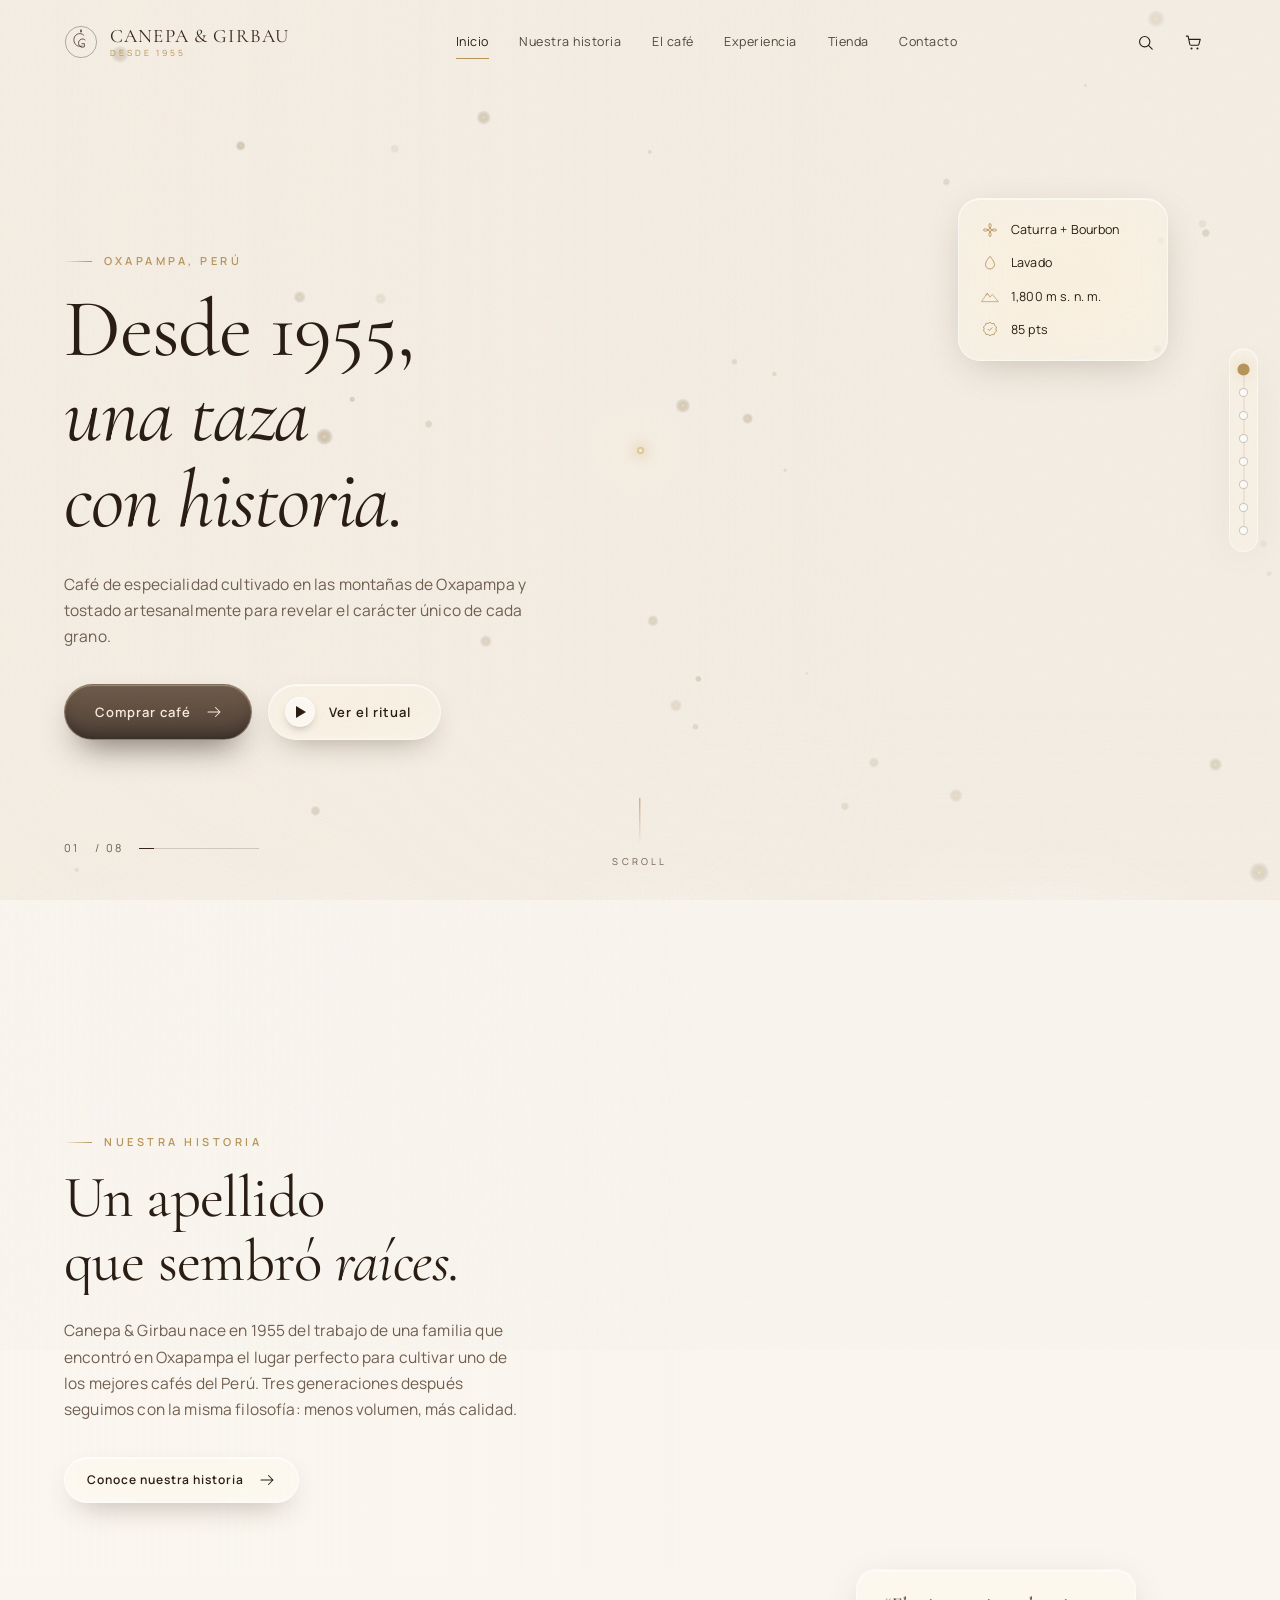
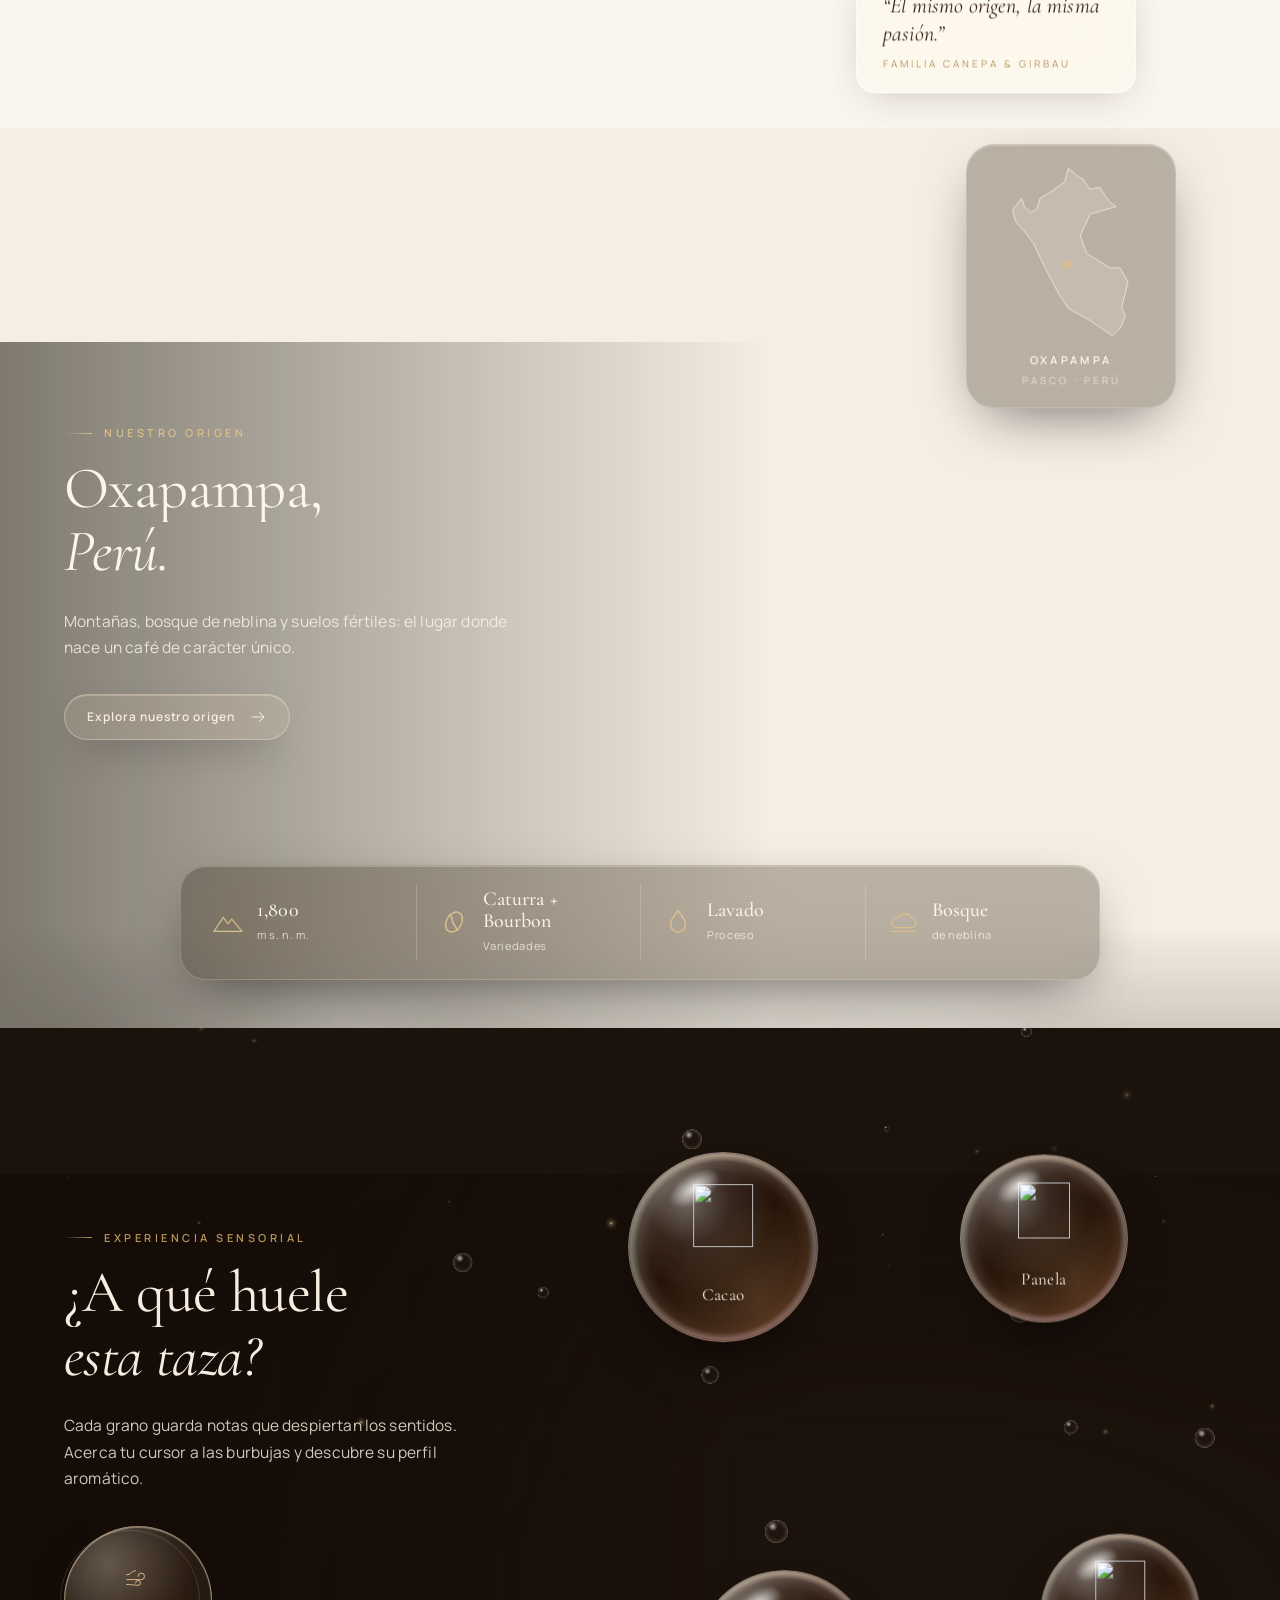
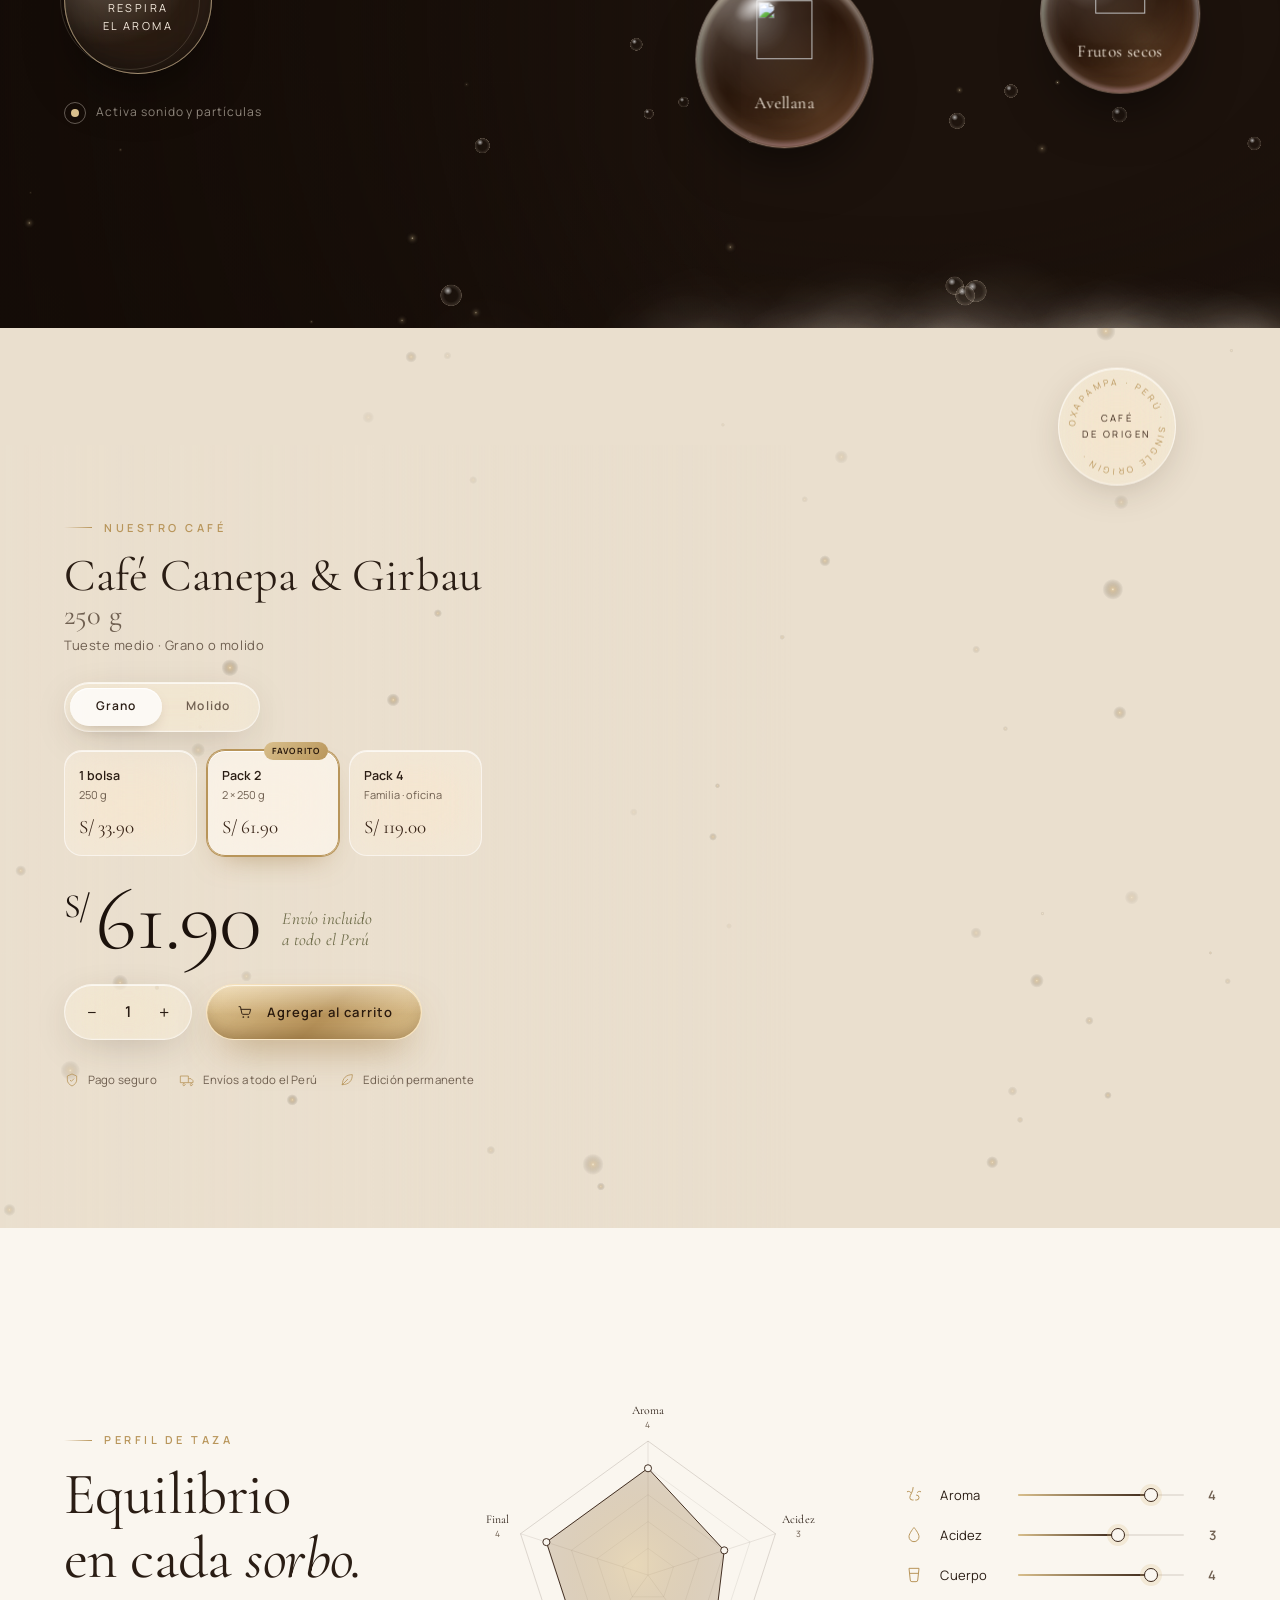
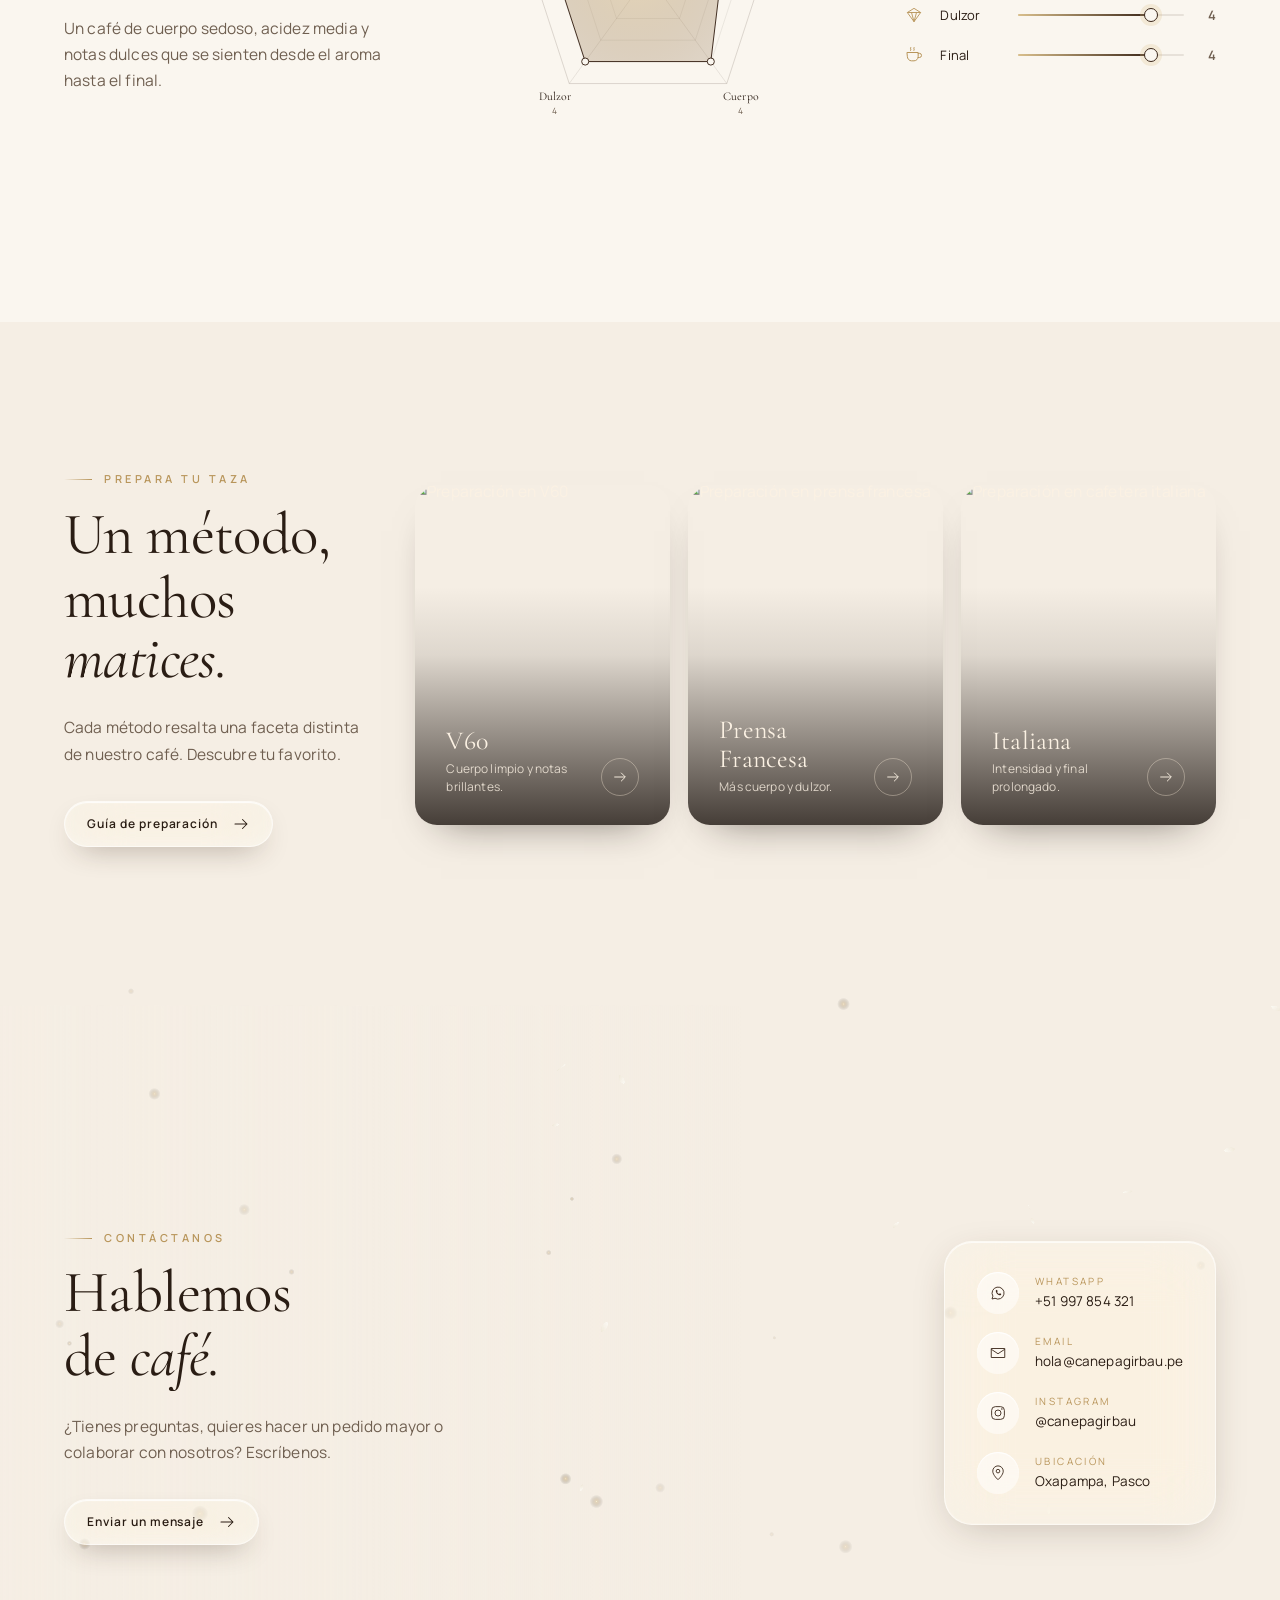
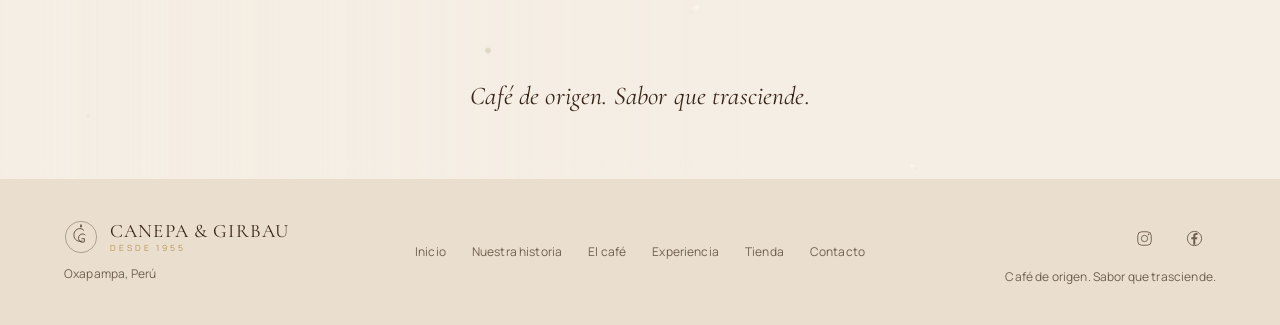
==== canepa-girbau/index.html @ 5f1417eb "Add Canepa & Girbau luxury landing page Editorial single-page site built from the creative brief: gl" ====
<!doctype html>
<html lang="es">
<head>
  <meta charset="utf-8">
  <meta name="viewport" content="width=device-width, initial-scale=1, viewport-fit=cover">
  <title>Canepa & Girbau — Café de origen desde 1955</title>
  <meta name="description" content="Café de especialidad cultivado en las montañas de Oxapampa, Perú, y tostado artesanalmente desde 1955.">
  <meta name="theme-color" content="#f5eee4">
  <link rel="preconnect" href="https://fonts.googleapis.com">
  <link rel="preconnect" href="https://fonts.gstatic.com" crossorigin>
  <link rel="preconnect" href="https://d8j0ntlcm91z4.cloudfront.net" crossorigin>
  <link href="https://fonts.googleapis.com/css2?family=Cormorant+Garamond:ital,wght@0,300;0,400;0,500;1,400&family=Manrope:wght@400;500;600;700&display=swap" rel="stylesheet">
  <link rel="stylesheet" href="styles.css">
</head>
<body class="is-loading">

  <!-- ===== Global SVG defs / symbols ===== -->
  <svg width="0" height="0" style="position:absolute" aria-hidden="true">
    <defs>
      <symbol id="i-mark" viewBox="0 0 100 100">
        <circle class="stroke" cx="50" cy="50" r="46" fill="none" stroke="currentColor" stroke-width="1"/>
        <path class="stroke" d="M58 30c-4-4-10-6-16-4-10 3-15 13-12 24 3 10 13 15 23 12" fill="none" stroke="currentColor" stroke-width="2.2" stroke-linecap="round"/>
        <path class="stroke" d="M62 44c-3-3-8-4-12-2-7 3-9 11-6 17 3 6 10 8 16 5v-9h-7" fill="none" stroke="currentColor" stroke-width="2.2" stroke-linecap="round" stroke-linejoin="round"/>
        <path class="fill" d="M50 12c3 4 3 8 0 11-3-3-3-7 0-11z" fill="currentColor"/>
      </symbol>
      <symbol id="i-arrow" viewBox="0 0 24 24"><path d="M4 12h15m-5-6 6 6-6 6" fill="none" stroke="currentColor" stroke-width="1.4" stroke-linecap="round" stroke-linejoin="round"/></symbol>
      <symbol id="i-cart" viewBox="0 0 24 24"><path d="M3 4h2.2l2.1 10.2a1.6 1.6 0 0 0 1.6 1.3h8.3a1.6 1.6 0 0 0 1.6-1.2L20.5 8H6.1" fill="none" stroke="currentColor" stroke-width="1.4" stroke-linecap="round" stroke-linejoin="round"/><circle cx="9.5" cy="19.5" r="1.3" fill="currentColor"/><circle cx="17" cy="19.5" r="1.3" fill="currentColor"/></symbol>
      <symbol id="i-search" viewBox="0 0 24 24"><circle cx="11" cy="11" r="6.5" fill="none" stroke="currentColor" stroke-width="1.4"/><path d="m16 16 4.5 4.5" stroke="currentColor" stroke-width="1.4" stroke-linecap="round"/></symbol>
      <symbol id="i-menu" viewBox="0 0 24 24"><path d="M4 8h16M4 16h11" stroke="currentColor" stroke-width="1.4" stroke-linecap="round"/></symbol>
      <symbol id="i-play" viewBox="0 0 10 12"><path d="M0 0v12l10-6z" fill="currentColor"/></symbol>
      <symbol id="i-close" viewBox="0 0 24 24"><path d="M5 5l14 14M19 5 5 19" stroke="currentColor" stroke-width="1.4" stroke-linecap="round"/></symbol>
      <symbol id="i-flower" viewBox="0 0 24 24"><g fill="none" stroke="currentColor" stroke-width="1.2"><circle cx="12" cy="12" r="2"/><path d="M12 10c-2-3-2-6 0-7 2 1 2 4 0 7zM12 14c2 3 2 6 0 7-2-1-2-4 0-7zM10 12c-3 2-6 2-7 0 1-2 4-2 7 0zM14 12c3-2 6-2 7 0-1 2-4 2-7 0z"/></g></symbol>
      <symbol id="i-drop" viewBox="0 0 24 24"><path d="M12 3s6 7 6 11a6 6 0 0 1-12 0c0-4 6-11 6-11z" fill="none" stroke="currentColor" stroke-width="1.2"/></symbol>
      <symbol id="i-mountain" viewBox="0 0 32 24"><path d="M1 22 11 7l5 7 4-5 11 13z M8 12l3-5 3 4" fill="none" stroke="currentColor" stroke-width="1.2" stroke-linejoin="round"/></symbol>
      <symbol id="i-bean" viewBox="0 0 24 24"><g fill="none" stroke="currentColor" stroke-width="1.2"><ellipse cx="12" cy="12" rx="6" ry="8.5" transform="rotate(30 12 12)"/><path d="M8.5 5.5c3 3 1 6 3.5 8.5s1 4 3.5 5"/></g></symbol>
      <symbol id="i-cloud" viewBox="0 0 32 24"><path d="M8 18h17a5 5 0 0 0 0-10 7 7 0 0 0-13-1 5.5 5.5 0 0 0-4 11z M3 22h26" fill="none" stroke="currentColor" stroke-width="1.2" stroke-linecap="round"/></symbol>
      <symbol id="i-leaf" viewBox="0 0 24 24"><path d="M5 19C5 9 11 4 20 4c0 9-5 15-15 15zM5 19l8-8" fill="none" stroke="currentColor" stroke-width="1.2" stroke-linecap="round"/></symbol>
      <symbol id="i-badge" viewBox="0 0 24 24"><path d="M12 3l2.4 1.8 3-.1.9 2.8 2.4 1.8-.9 2.8.9 2.8-2.4 1.8-.9 2.8-3-.1L12 21l-2.4-1.8-3 .1-.9-2.8L3.3 14.7l.9-2.8-.9-2.8 2.4-1.8.9-2.8 3 .1z" fill="none" stroke="currentColor" stroke-width="1.1"/><path d="m9 12 2 2 4-4" fill="none" stroke="currentColor" stroke-width="1.2"/></symbol>
      <symbol id="i-shield" viewBox="0 0 24 24"><path d="M12 3 5 6v6c0 4 3 7 7 9 4-2 7-5 7-9V6z M9 12l2 2 4-4" fill="none" stroke="currentColor" stroke-width="1.2" stroke-linejoin="round"/></symbol>
      <symbol id="i-truck" viewBox="0 0 24 24"><path d="M2 6h12v10H2zM14 10h4l3 3v3h-7M6 19a1.5 1.5 0 1 0 0-.1M17 19a1.5 1.5 0 1 0 0-.1" fill="none" stroke="currentColor" stroke-width="1.2" stroke-linejoin="round"/></symbol>
      <symbol id="i-breath" viewBox="0 0 32 24"><path d="M2 8c6 0 6-5 11-5M2 14h18a4 4 0 1 0-4-4M2 20c8 0 10 1 14 1a3 3 0 1 0-3-3" fill="none" stroke="currentColor" stroke-width="1.2" stroke-linecap="round"/></symbol>
      <symbol id="i-wa" viewBox="0 0 24 24"><path d="M4 20l1.2-3.8A8 8 0 1 1 8 19z" fill="none" stroke="currentColor" stroke-width="1.2" stroke-linejoin="round"/><path d="M9 8.5c0 3.5 3 6.5 6.5 6.5l1-1.6-2-1-1 .9c-1-.5-2.3-1.8-2.8-2.8l.9-1-1-2z" fill="currentColor"/></symbol>
      <symbol id="i-mail" viewBox="0 0 24 24"><path d="M3 6h18v12H3zM3 7l9 6 9-6" fill="none" stroke="currentColor" stroke-width="1.2" stroke-linejoin="round"/></symbol>
      <symbol id="i-pin" viewBox="0 0 24 24"><path d="M12 21s7-6.2 7-11.5A7 7 0 0 0 5 9.5C5 14.8 12 21 12 21z" fill="none" stroke="currentColor" stroke-width="1.2"/><circle cx="12" cy="9.5" r="2.4" fill="none" stroke="currentColor" stroke-width="1.2"/></symbol>
      <symbol id="i-ig" viewBox="0 0 24 24"><rect x="3.5" y="3.5" width="17" height="17" rx="5" fill="none" stroke="currentColor" stroke-width="1.2"/><circle cx="12" cy="12" r="4" fill="none" stroke="currentColor" stroke-width="1.2"/><circle cx="17.2" cy="6.8" r="1" fill="currentColor"/></symbol>
      <symbol id="i-fb" viewBox="0 0 24 24"><circle cx="12" cy="12" r="9" fill="none" stroke="currentColor" stroke-width="1.2"/><path d="M13 20v-7h2.3l.4-2.7H13V8.8c0-.8.3-1.3 1.4-1.3h1.4V5.1a17 17 0 0 0-2-.1c-2 0-3.4 1.2-3.4 3.4v1.9H8v2.7h2.4v7" fill="currentColor"/></symbol>
      <symbol id="i-nose" viewBox="0 0 24 24"><path d="M11 3c0 5-4 9-4 12a3 3 0 0 0 3 3h1M14 18h1a3 3 0 0 0 0-6M4 8c2-1 3 0 4 1M20 8c-2-1-3 0-4 1" fill="none" stroke="currentColor" stroke-width="1.2" stroke-linecap="round"/></symbol>
      <symbol id="i-body" viewBox="0 0 24 24"><path d="M6 4h12l-1.5 14a2 2 0 0 1-2 2h-5a2 2 0 0 1-2-2zM6.6 10h10.8" fill="none" stroke="currentColor" stroke-width="1.2"/></symbol>
      <symbol id="i-sweet" viewBox="0 0 24 24"><path d="M4 9l8-5 8 5-8 11z M4 9h16M9 9l3 11 3-11" fill="none" stroke="currentColor" stroke-width="1.1" stroke-linejoin="round"/></symbol>
      <symbol id="i-cup" viewBox="0 0 24 24"><path d="M4 9h13v5a5 5 0 0 1-5 5H9a5 5 0 0 1-5-5zM17 10h1.5a2.5 2.5 0 0 1 0 5H17M8 3c-1 1.5 1 2 0 3.5M12 3c-1 1.5 1 2 0 3.5" fill="none" stroke="currentColor" stroke-width="1.2" stroke-linecap="round"/></symbol>
    </defs>
  </svg>

  <!-- ===== Preloader ===== -->
  <div class="preloader" aria-hidden="true">
    <div>
      <svg class="preloader__mark"><use href="#i-mark"/></svg>
      <div class="preloader__label">Desde 1955</div>
    </div>
  </div>

  <div class="grain" aria-hidden="true"></div>
  <div class="cursor-halo" aria-hidden="true"></div>
  <div class="cursor-dot" aria-hidden="true"></div>

  <!-- ===== Header (transparent → glass bar) ===== -->
  <header class="header" id="header">
    <a class="brand" href="#inicio" aria-label="Canepa & Girbau, inicio">
      <svg class="brand__mark"><use href="#i-mark"/></svg>
      <span class="brand__name">CANEPA &amp; GIRBAU<small>DESDE 1955</small></span>
    </a>
    <nav class="nav" id="nav" aria-label="Principal">
      <a href="#inicio" class="is-active">Inicio</a>
      <a href="#historia">Nuestra historia</a>
      <a href="#origen">El café</a>
      <a href="#experiencia">Experiencia</a>
      <a href="#tienda">Tienda</a>
      <a href="#contacto">Contacto</a>
    </nav>
    <div class="header__actions">
      <button class="icon-btn" aria-label="Buscar"><svg><use href="#i-search"/></svg></button>
      <a class="icon-btn" href="#tienda" aria-label="Carrito" id="cartBtn">
        <svg><use href="#i-cart"/></svg><span class="cart-count" id="cartCount">0</span>
      </a>
      <button class="icon-btn menu-toggle" id="menuToggle" aria-label="Abrir menú" aria-expanded="false"><svg><use href="#i-menu"/></svg></button>
    </div>
  </header>

  <!-- ===== Side scroll indicator ===== -->
  <nav class="scroll-rail glass" id="rail" aria-label="Secciones">
    <div class="scroll-rail__track"><div class="scroll-rail__fill" id="railFill"></div></div>
  </nav>

  <main>
    <!-- 01 HERO -->
    <section class="section hero" id="inicio" data-title="Inicio">
      <div class="section__media" data-parallax="0.28">
        <video data-video muted loop playsinline preload="auto" autoplay
          poster="https://d8j0ntlcm91z4.cloudfront.net/user_3HOAya60ESGKoo8ZScocSUyzbLp/hf_20260930_205230_9744179c-e0d6-4965-a5a5-da509baf0356_min.webp"
          src="https://d8j0ntlcm91z4.cloudfront.net/user_3HOAya60ESGKoo8ZScocSUyzbLp/hf_20260930_205340_891cdf69-832a-4d67-a4e8-40fa5aa8f16e.mp4"></video>
      </div>
      <canvas class="fx-canvas" data-fx="hero"></canvas>

      <div class="section__content hero__content">
        <div class="hero__copy" data-parallax="-0.12">
          <span class="kicker" data-reveal>Oxapampa, Perú</span>
          <h1 class="display" data-reveal-lines>
            <span class="line"><span>Desde 1955,</span></span>
            <span class="line"><span><em>una taza</em></span></span>
            <span class="line"><span><em>con historia.</em></span></span>
          </h1>
          <p class="lede" data-reveal data-delay="2">Café de especialidad cultivado en las montañas de Oxapampa y tostado artesanalmente para revelar el carácter único de cada grano.</p>
          <div class="hero__actions" data-reveal data-delay="3">
            <a class="btn btn--dark" href="#tienda" data-magnetic>Comprar café <svg class="arrow"><use href="#i-arrow"/></svg></a>
            <button class="btn" data-open-ritual data-magnetic><span class="play-dot"><svg><use href="#i-play"/></svg></span>Ver el ritual</button>
          </div>
        </div>
      </div>

      <aside class="hero__spec glass" data-parallax="0.18" data-reveal data-delay="4" aria-label="Ficha del café">
        <ul class="spec-list">
          <li><svg><use href="#i-flower"/></svg>Caturra + Bourbon</li>
          <li><svg><use href="#i-drop"/></svg>Lavado</li>
          <li><svg><use href="#i-mountain"/></svg>1,800 m s. n. m.</li>
          <li><svg><use href="#i-badge"/></svg>85 pts</li>
        </ul>
      </aside>

      <div class="hero__meta"><span id="secIndex">01</span> / 08 <span class="bar"><i id="secBar"></i></span></div>
      <a class="scroll-cue" href="#historia" aria-label="Bajar"><i></i>Scroll</a>
    </section>

    <!-- 02 HISTORIA -->
    <section class="section history" id="historia" data-title="Historia">
      <div class="section__media" data-parallax="0.18">
        <img loading="lazy" alt="Fotografía familiar de 1955 entre hojas de cafeto en Oxapampa"
          src="https://d8j0ntlcm91z4.cloudfront.net/user_3HOAya60ESGKoo8ZScocSUyzbLp/hf_20260930_205230_c9e1dea0-7949-44a5-81e0-ff85ff12917b.png">
      </div>
      <div class="section__content">
        <div class="history__copy">
          <span class="kicker" data-reveal>Nuestra historia</span>
          <h2 class="h2" data-reveal-lines>
            <span class="line"><span>Un apellido</span></span>
            <span class="line"><span>que sembró <em>raíces.</em></span></span>
          </h2>
          <p class="lede" data-reveal data-delay="1">Canepa &amp; Girbau nace en 1955 del trabajo de una familia que encontró en Oxapampa el lugar perfecto para cultivar uno de los mejores cafés del Perú. Tres generaciones después seguimos con la misma filosofía: menos volumen, más calidad.</p>
          <a class="btn btn--sm" href="#origen" data-reveal data-delay="2" data-magnetic>Conoce nuestra historia <svg class="arrow"><use href="#i-arrow"/></svg></a>
        </div>
      </div>
      <blockquote class="quote glass" data-parallax="-0.1" data-reveal data-delay="3">“El mismo origen, la misma pasión.”<small>Familia Canepa &amp; Girbau</small></blockquote>
    </section>

    <!-- 03 ORIGEN -->
    <section class="section origin" id="origen" data-title="Origen" data-dark>
      <div class="section__media" data-parallax="0.22">
        <video data-video muted loop playsinline preload="metadata"
          poster="https://d8j0ntlcm91z4.cloudfront.net/user_3HOAya60ESGKoo8ZScocSUyzbLp/hf_20260930_205230_9e5b3bfe-c398-4de3-9435-e48cfcb6443d_min.webp"
          src="https://d8j0ntlcm91z4.cloudfront.net/user_3HOAya60ESGKoo8ZScocSUyzbLp/hf_20260930_205354_50790ab3-1d02-4886-841a-fe06917f4f64.mp4"></video>
      </div>
      <canvas class="fx-canvas" data-fx="mist"></canvas>
      <div class="section__content">
        <div class="origin__copy">
          <span class="kicker" data-reveal>Nuestro origen</span>
          <h2 class="h2" data-reveal-lines>
            <span class="line"><span>Oxapampa,</span></span>
            <span class="line"><span><em>Perú.</em></span></span>
          </h2>
          <p class="lede" data-reveal data-delay="1">Montañas, bosque de neblina y suelos fértiles: el lugar donde nace un café de carácter único.</p>
          <a class="btn btn--sm btn--ghost-dark" href="#experiencia" data-reveal data-delay="2" data-magnetic>Explora nuestro origen <svg class="arrow"><use href="#i-arrow"/></svg></a>
        </div>
      </div>
      <div class="map-card glass glass--dark" data-parallax="-0.15" data-reveal data-delay="2">
        <svg viewBox="0 0 170 225" id="peruMap" aria-label="Mapa del Perú con Oxapampa marcado"></svg>
        <h4>OXAPAMPA</h4>
        <p>PASCO · PERÚ</p>
      </div>
      <div class="stats-bar glass glass--dark" data-reveal data-delay="3">
        <div class="stat"><svg><use href="#i-mountain"/></svg><div><b>1,800</b><span>m s. n. m.</span></div></div>
        <div class="stat"><svg><use href="#i-bean"/></svg><div><b>Caturra + Bourbon</b><span>Variedades</span></div></div>
        <div class="stat"><svg><use href="#i-drop"/></svg><div><b>Lavado</b><span>Proceso</span></div></div>
        <div class="stat"><svg><use href="#i-cloud"/></svg><div><b>Bosque</b><span>de neblina</span></div></div>
      </div>
    </section>

    <!-- 04 EXPERIENCIA SENSORIAL -->
    <section class="section sensory" id="experiencia" data-title="Experiencia" data-dark>
      <div class="section__media" data-parallax="0.15">
        <video data-video muted loop playsinline preload="metadata"
          poster="https://d8j0ntlcm91z4.cloudfront.net/user_3HOAya60ESGKoo8ZScocSUyzbLp/hf_20260930_205230_2ac05fc4-97fa-45cb-ab52-e36eb1bfa5a4_min.webp"
          src="https://d8j0ntlcm91z4.cloudfront.net/user_3HOAya60ESGKoo8ZScocSUyzbLp/hf_20260930_205339_fee22655-6280-488f-a55e-2def2e4631c3.mp4"></video>
      </div>
      <canvas class="fx-canvas" data-fx="sensory"></canvas>
      <div class="section__content">
        <div class="sensory__copy">
          <span class="kicker" data-reveal>Experiencia sensorial</span>
          <h2 class="h2" data-reveal-lines>
            <span class="line"><span>¿A qué huele</span></span>
            <span class="line"><span><em>esta taza?</em></span></span>
          </h2>
          <p class="lede" data-reveal data-delay="1">Cada grano guarda notas que despiertan los sentidos. Acerca tu cursor a las burbujas y descubre su perfil aromático.</p>
          <button class="aroma-btn" id="aromaBtn" data-reveal data-delay="2" aria-pressed="false">
            <svg class="ring" viewBox="0 0 164 164" aria-hidden="true"><circle class="bg" cx="82" cy="82" r="78"/><circle class="fg" cx="82" cy="82" r="78"/></svg>
            <span><svg class="breath-ico"><use href="#i-breath"/></svg><span class="aroma-label">Respira<br>el aroma</span></span>
          </button>
          <p class="sensory__hint" data-reveal data-delay="3"><i></i>Activa sonido y partículas</p>
        </div>
      </div>
      <div class="bubble-stage" id="bubbleStage" aria-label="Notas de cata">
        <button class="note-bubble" style="--s:190px" data-home="0.30,0.26" data-home-m="0.28,0.18">
          <img alt="" src="https://d8j0ntlcm91z4.cloudfront.net/user_3HOAya60ESGKoo8ZScocSUyzbLp/hf_20260930_205230_0f8bcde6-bcc4-4a14-be5e-9692f692eadd.png">
          <span class="label">Cacao</span>
          <span class="desc">Chocolate amargo y cacao tostado en el primer sorbo.</span>
        </button>
        <button class="note-bubble" style="--s:168px" data-home="0.72,0.22" data-home-m="0.74,0.34">
          <img alt="" src="https://d8j0ntlcm91z4.cloudfront.net/user_3HOAya60ESGKoo8ZScocSUyzbLp/hf_20260930_205230_4b8be54f-8438-4eb1-b871-397673ede523.png">
          <span class="label">Panela</span>
          <span class="desc">Dulzor de caña andina, suave y acaramelado.</span>
        </button>
        <button class="note-bubble" style="--s:178px" data-home="0.40,0.70" data-home-m="0.27,0.62">
          <img alt="" src="https://d8j0ntlcm91z4.cloudfront.net/user_3HOAya60ESGKoo8ZScocSUyzbLp/hf_20260930_205230_6be59b38-52d2-4364-8d43-a703b89ef17a.png">
          <span class="label">Avellana</span>
          <span class="desc">Tostado cálido y cremoso que redondea el cuerpo.</span>
        </button>
        <button class="note-bubble" style="--s:160px" data-home="0.80,0.66" data-home-m="0.73,0.82">
          <img alt="" src="https://d8j0ntlcm91z4.cloudfront.net/user_3HOAya60ESGKoo8ZScocSUyzbLp/hf_20260930_205313_fdd9c1de-80e9-4879-af5d-f934a2eecd10.png">
          <span class="label">Frutos secos</span>
          <span class="desc">Almendra y nuez en un final largo y limpio.</span>
        </button>
      </div>
    </section>

    <!-- 05 PRODUCTO -->
    <section class="section product" id="tienda" data-title="Tienda">
      <div class="section__media" data-parallax="0.12">
        <video data-video muted loop playsinline preload="metadata"
          poster="https://d8j0ntlcm91z4.cloudfront.net/user_3HOAya60ESGKoo8ZScocSUyzbLp/hf_20260930_205230_51d19c06-d1aa-41ee-8694-193acb0a4dc0_min.webp"
          src="https://d8j0ntlcm91z4.cloudfront.net/user_3HOAya60ESGKoo8ZScocSUyzbLp/hf_20260930_205350_7286bcf0-9db4-441e-8abf-6316d29c0590.mp4"></video>
      </div>
      <canvas class="fx-canvas" data-fx="dust"></canvas>
      <div class="section__content">
        <div class="product__panel">
          <span class="kicker" data-reveal>Nuestro café</span>
          <h2 class="product__title" data-reveal>Café Canepa &amp; Girbau <small>250 g</small></h2>
          <p class="product__sub" data-reveal data-delay="1">Tueste medio · Grano o molido</p>

          <div class="segmented glass" id="grind" role="group" aria-label="Presentación" data-reveal data-delay="1">
            <span class="thumb"></span>
            <button aria-pressed="true" data-grind="Grano">Grano</button>
            <button aria-pressed="false" data-grind="Molido">Molido</button>
          </div>

          <div class="packs" id="packs" role="group" aria-label="Formato" data-reveal data-delay="2">
            <button class="pack" aria-pressed="false" data-price="33.90" data-ship="0"><b>1 bolsa</b><span>250 g</span><em>S/ 33.90</em></button>
            <button class="pack" aria-pressed="true" data-price="61.90" data-ship="1"><span class="tag">Favorito</span><b>Pack 2</b><span>2 × 250 g</span><em>S/ 61.90</em></button>
            <button class="pack" aria-pressed="false" data-price="119.00" data-ship="1"><b>Pack 4</b><span>Familia · oficina</span><em>S/ 119.00</em></button>
          </div>

          <div class="price-row" data-reveal data-delay="2">
            <div class="price" aria-live="polite"><small>S/</small><span id="price">61.90</span></div>
            <div class="shipping" id="shipping">Envío incluido<br>a todo el Perú</div>
          </div>

          <div class="buy-row" data-reveal data-delay="3">
            <div class="qty glass" aria-label="Cantidad">
              <button id="qtyMinus" aria-label="Quitar uno">−</button>
              <output id="qty">1</output>
              <button id="qtyPlus" aria-label="Agregar uno">+</button>
            </div>
            <button class="btn btn--gold" id="addToCart" data-magnetic><svg class="ico"><use href="#i-cart"/></svg><span>Agregar al carrito</span></button>
          </div>

          <div class="trust" data-reveal data-delay="4">
            <span><svg><use href="#i-shield"/></svg>Pago seguro</span>
            <span><svg><use href="#i-truck"/></svg>Envíos a todo el Perú</span>
            <span><svg><use href="#i-leaf"/></svg>Edición permanente</span>
          </div>
        </div>
      </div>
      <div class="origin-badge glass" data-parallax="-0.2" aria-hidden="true">
        <svg class="rot" viewBox="0 0 100 100"><defs><path id="circ" d="M50 50m-40 0a40 40 0 1 1 80 0a40 40 0 1 1-80 0"/></defs><text><textPath href="#circ">OXAPAMPA · PERÚ · SINGLE ORIGIN · </textPath></text></svg>
        <span>Café<br>de origen</span>
      </div>
    </section>

    <!-- 06 PERFIL DE TAZA -->
    <section class="section profile" id="perfil" data-title="Perfil">
      <div class="section__content profile__grid">
        <div class="profile__intro">
          <span class="kicker" data-reveal>Perfil de taza</span>
          <h2 class="h2" data-reveal-lines>
            <span class="line"><span>Equilibrio</span></span>
            <span class="line"><span>en cada <em>sorbo.</em></span></span>
          </h2>
          <p class="lede" data-reveal data-delay="1">Un café de cuerpo sedoso, acidez media y notas dulces que se sienten desde el aroma hasta el final.</p>
        </div>
        <svg class="radar" id="radar" viewBox="-60 -40 520 500" role="img" aria-label="Aroma 4, Acidez 3, Cuerpo 4, Dulzor 4, Final 4, sobre 5">
          <defs>
            <radialGradient id="radarFill" cx="50%" cy="50%" r="60%">
              <stop offset="0" stop-color="#d9bf8c" stop-opacity="0.55"/>
              <stop offset="1" stop-color="#8a6a45" stop-opacity="0.25"/>
            </radialGradient>
          </defs>
        </svg>
        <ul class="sliders" id="sliders">
          <li class="slider" data-axis="0" data-reveal><svg><use href="#i-nose"/></svg>Aroma<span class="track"><span class="fill"></span><span class="knob"></span></span><b>4</b></li>
          <li class="slider" data-axis="1" data-reveal data-delay="1"><svg><use href="#i-drop"/></svg>Acidez<span class="track"><span class="fill"></span><span class="knob"></span></span><b>3</b></li>
          <li class="slider" data-axis="2" data-reveal data-delay="2"><svg><use href="#i-body"/></svg>Cuerpo<span class="track"><span class="fill"></span><span class="knob"></span></span><b>4</b></li>
          <li class="slider" data-axis="3" data-reveal data-delay="3"><svg><use href="#i-sweet"/></svg>Dulzor<span class="track"><span class="fill"></span><span class="knob"></span></span><b>4</b></li>
          <li class="slider" data-axis="4" data-reveal data-delay="4"><svg><use href="#i-cup"/></svg>Final<span class="track"><span class="fill"></span><span class="knob"></span></span><b>4</b></li>
        </ul>
      </div>
    </section>

    <!-- 07 PREPARA TU TAZA -->
    <section class="section brew" id="ritual" data-title="Ritual">
      <div class="section__content brew__grid">
        <div>
          <span class="kicker" data-reveal>Prepara tu taza</span>
          <h2 class="h2" data-reveal-lines>
            <span class="line"><span>Un método,</span></span>
            <span class="line"><span>muchos <em>matices.</em></span></span>
          </h2>
          <p class="lede" data-reveal data-delay="1">Cada método resalta una faceta distinta de nuestro café. Descubre tu favorito.</p>
          <button class="btn btn--sm" data-open-ritual data-reveal data-delay="2" data-magnetic>Guía de preparación <svg class="arrow"><use href="#i-arrow"/></svg></button>
        </div>
        <div class="cards">
          <a class="card" href="#" data-tilt data-reveal>
            <img loading="lazy" alt="Preparación en V60" src="https://d8j0ntlcm91z4.cloudfront.net/user_3HOAya60ESGKoo8ZScocSUyzbLp/hf_20260930_205230_73d9d46e-005f-4e6c-b94f-0667baf1f831.png">
            <div class="card__body"><div><h3>V60</h3><p>Cuerpo limpio y notas brillantes.</p></div><span class="go"><svg><use href="#i-arrow"/></svg></span></div>
          </a>
          <a class="card" href="#" data-tilt data-reveal data-delay="1">
            <img loading="lazy" alt="Preparación en prensa francesa" src="https://d8j0ntlcm91z4.cloudfront.net/user_3HOAya60ESGKoo8ZScocSUyzbLp/hf_20260930_205230_a0654289-2efd-4811-8b5e-0b43a86e93cc.png">
            <div class="card__body"><div><h3>Prensa Francesa</h3><p>Más cuerpo y dulzor.</p></div><span class="go"><svg><use href="#i-arrow"/></svg></span></div>
          </a>
          <a class="card" href="#" data-tilt data-reveal data-delay="2">
            <img loading="lazy" alt="Preparación en cafetera italiana" src="https://d8j0ntlcm91z4.cloudfront.net/user_3HOAya60ESGKoo8ZScocSUyzbLp/hf_20260930_205230_efeea5ed-53e3-426c-9804-e0177b15c10c.png">
            <div class="card__body"><div><h3>Italiana</h3><p>Intensidad y final prolongado.</p></div><span class="go"><svg><use href="#i-arrow"/></svg></span></div>
          </a>
        </div>
      </div>
    </section>

    <!-- 08 CONTACTO -->
    <section class="section contact" id="contacto" data-title="Contacto">
      <div class="section__media" data-parallax="0.2">
        <video data-video muted loop playsinline preload="metadata"
          poster="https://d8j0ntlcm91z4.cloudfront.net/user_3HOAya60ESGKoo8ZScocSUyzbLp/hf_20260930_205231_2fb4686a-9909-4b18-bad1-7063e2c9aeb3_min.webp"
          src="https://d8j0ntlcm91z4.cloudfront.net/user_3HOAya60ESGKoo8ZScocSUyzbLp/hf_20260930_205339_03132705-b052-4b39-9b93-33d7ccb883d7.mp4"></video>
      </div>
      <canvas class="fx-canvas" data-fx="petals"></canvas>
      <div class="section__content contact__grid">
        <div class="contact__copy">
          <span class="kicker" data-reveal>Contáctanos</span>
          <h2 class="h2" data-reveal-lines>
            <span class="line"><span>Hablemos</span></span>
            <span class="line"><span>de <em>café.</em></span></span>
          </h2>
          <p class="lede" data-reveal data-delay="1">¿Tienes preguntas, quieres hacer un pedido mayor o colaborar con nosotros? Escríbenos.</p>
          <a class="btn btn--sm" href="mailto:hola@canepagirbau.pe" data-reveal data-delay="2" data-magnetic>Enviar un mensaje <svg class="arrow"><use href="#i-arrow"/></svg></a>
        </div>
        <address class="contact-card glass" data-reveal data-delay="2" style="font-style:normal">
          <a href="https://wa.me/51997854321" target="_blank" rel="noopener"><span class="ci"><svg><use href="#i-wa"/></svg></span><span><small>WhatsApp</small>+51 997 854 321</span></a>
          <a href="mailto:hola@canepagirbau.pe"><span class="ci"><svg><use href="#i-mail"/></svg></span><span><small>Email</small>hola@canepagirbau.pe</span></a>
          <a href="https://instagram.com/canepagirbau" target="_blank" rel="noopener"><span class="ci"><svg><use href="#i-ig"/></svg></span><span><small>Instagram</small>@canepagirbau</span></a>
          <div><span class="ci"><svg><use href="#i-pin"/></svg></span><span><small>Ubicación</small>Oxapampa, Pasco</span></div>
        </address>
      </div>
      <p class="motto" data-reveal>Café de origen. Sabor que trasciende.</p>
    </section>
  </main>

  <footer class="footer">
    <div>
      <a class="brand" href="#inicio"><svg class="brand__mark"><use href="#i-mark"/></svg><span class="brand__name">CANEPA &amp; GIRBAU<small>DESDE 1955</small></span></a>
      <p style="margin:10px 0 0">Oxapampa, Perú</p>
    </div>
    <nav aria-label="Pie de página">
      <a href="#inicio">Inicio</a><a href="#historia">Nuestra historia</a><a href="#origen">El café</a><a href="#experiencia">Experiencia</a><a href="#tienda">Tienda</a><a href="#contacto">Contacto</a>
    </nav>
    <div class="end">
      <div class="social">
        <a class="icon-btn" href="https://instagram.com/canepagirbau" aria-label="Instagram"><svg><use href="#i-ig"/></svg></a>
        <a class="icon-btn" href="#" aria-label="Facebook"><svg><use href="#i-fb"/></svg></a>
      </div>
      Café de origen. Sabor que trasciende.
    </div>
  </footer>

  <!-- Ver el ritual -->
  <div class="modal" id="ritualModal" role="dialog" aria-modal="true" aria-label="El ritual">
    <div class="modal__box">
      <video muted loop playsinline preload="none"
        poster="https://d8j0ntlcm91z4.cloudfront.net/user_3HOAya60ESGKoo8ZScocSUyzbLp/hf_20260930_205230_2ac05fc4-97fa-45cb-ab52-e36eb1bfa5a4_min.webp"
        src="https://d8j0ntlcm91z4.cloudfront.net/user_3HOAya60ESGKoo8ZScocSUyzbLp/hf_20260930_205339_fee22655-6280-488f-a55e-2def2e4631c3.mp4"></video>
      <button class="modal__close glass glass--dark" id="ritualClose" aria-label="Cerrar"><svg><use href="#i-close"/></svg></button>
      <div class="modal__steps glass glass--dark">
        <div><i>01</i><b>Moler</b><span>18 g, molienda media justo antes de preparar.</span></div>
        <div><i>02</i><b>Verter</b><span>300 ml de agua a 92 °C, en círculos lentos.</span></div>
        <div><i>03</i><b>Respirar</b><span>Cacao, panela y avellana antes del primer sorbo.</span></div>
      </div>
    </div>
  </div>

  <div class="toast glass" id="toast" role="status"><i></i><span></span></div>

  <script src="https://unpkg.com/lenis@1.1.13/dist/lenis.min.js" defer></script>
  <script src="particles.js" defer></script>
  <script src="app.js" defer></script>
</body>
</html>
---- canepa-girbau/styles.css ----
/* ==========================================================================
   Canepa & Girbau — Luxury editorial landing
   Tokens · Base · Glass system · Sections · Particles · Responsive
   ========================================================================== */

:root {
  /* Palette — crema, beige, travertino, café oscuro, oliva, dorado sutil */
  --cream: #f5eee4;
  --ivory: #faf6ef;
  --beige: #eadfce;
  --travertine: #d8c7ae;
  --sand: #bfa98a;
  --coffee: #3a2619;
  --espresso: #1c120c;
  --ink: #2a1d14;
  --muted: #6f5f50;
  --olive: #6d6b48;
  --gold: #b8955a;
  --gold-soft: #d9bf8c;
  --gold-glow: rgba(217, 191, 140, 0.55);

  /* Glass */
  --glass-blur: 30px;
  --glass-bg: rgba(255, 252, 247, 0.22);
  --glass-bg-strong: rgba(255, 252, 247, 0.42);
  --glass-border: rgba(255, 255, 255, 0.55);
  --glass-dark-bg: rgba(28, 18, 12, 0.28);
  --glass-dark-border: rgba(255, 236, 210, 0.22);
  --glass-shadow: 0 10px 40px -12px rgba(58, 38, 25, 0.28);

  /* Type */
  --serif: "Cormorant Garamond", "Times New Roman", serif;
  --sans: "Manrope", "Helvetica Neue", Arial, sans-serif;

  /* Motion */
  --ease: cubic-bezier(0.22, 1, 0.36, 1);
  --ease-soft: cubic-bezier(0.65, 0, 0.35, 1);

  --gutter: clamp(16px, 5vw, 88px);
  --header-h: 84px;
}

*, *::before, *::after { box-sizing: border-box; }
html { -webkit-text-size-adjust: 100%; }
html.lenis, html.lenis body { height: auto; }
.lenis.lenis-smooth { scroll-behavior: auto !important; }

body {
  margin: 0;
  background: var(--cream);
  color: var(--ink);
  font-family: var(--sans);
  font-size: 15px;
  line-height: 1.7;
  letter-spacing: 0.01em;
  overflow-x: hidden;
  -webkit-font-smoothing: antialiased;
}
body.is-loading { overflow: hidden; }

img, video, svg { display: block; max-width: 100%; }
/* icon <svg><use/></svg> without viewBox: keep them square instead of 300×150 */
svg:has(> use) { aspect-ratio: 1 / 1; height: auto; }
a { color: inherit; text-decoration: none; }
button { font: inherit; color: inherit; background: none; border: 0; cursor: pointer; }

::selection { background: var(--gold-soft); color: var(--espresso); }

.sr-only {
  position: absolute; width: 1px; height: 1px; overflow: hidden;
  clip: rect(0 0 0 0); white-space: nowrap;
}

/* ---------- Typography ---------- */
.kicker {
  display: inline-flex; align-items: center; gap: 12px;
  font-size: 11px; font-weight: 600;
  letter-spacing: 0.32em; text-transform: uppercase;
  color: var(--gold);
}
.kicker::before {
  content: ""; width: 28px; height: 1px;
  background: linear-gradient(90deg, transparent, currentColor);
}
.display {
  font-family: var(--serif);
  font-weight: 400;
  font-size: clamp(44px, 6.4vw, 96px);
  line-height: 0.98;
  letter-spacing: -0.015em;
  margin: 18px 0 26px;
}
.display em, .h2 em { font-style: italic; font-weight: 400; }
.h2 {
  font-family: var(--serif);
  font-weight: 400;
  font-size: clamp(38px, 4.6vw, 68px);
  line-height: 1.02;
  letter-spacing: -0.01em;
  margin: 16px 0 22px;
}
.lede { max-width: 30em; color: var(--muted); font-size: 15.5px; margin: 0 0 34px; }
.on-dark { color: #f6ecdf; }
.on-dark .lede, .sensory .lede { color: rgba(246, 236, 223, 0.84); }
.on-dark .kicker { color: var(--gold-soft); }

/* Line-mask reveal for headings */
.line { display: block; overflow: hidden; padding-bottom: 0.06em; }
.line > span { display: inline-block; transform: translateY(105%); transition: transform 1.4s var(--ease); }
.is-in .line > span { transform: none; }
.is-in .line:nth-child(2) > span { transition-delay: 0.12s; }
.is-in .line:nth-child(3) > span { transition-delay: 0.24s; }

[data-reveal] { opacity: 0; transform: translateY(28px); transition: opacity 1.2s var(--ease), transform 1.2s var(--ease); }
[data-reveal].is-in { opacity: 1; transform: none; }
/* parallax owns transform on these; reveal only fades */
[data-parallax][data-reveal] { transform: none; transition: opacity 1.4s var(--ease); }
[data-reveal][data-delay="1"] { transition-delay: 0.15s; }
[data-reveal][data-delay="2"] { transition-delay: 0.3s; }
[data-reveal][data-delay="3"] { transition-delay: 0.45s; }
[data-reveal][data-delay="4"] { transition-delay: 0.6s; }

/* ==========================================================================
   GLASS SYSTEM — buttons, bars, cards
   ========================================================================== */
.glass {
  position: relative;
  background: var(--glass-bg);
  -webkit-backdrop-filter: blur(var(--glass-blur)) saturate(170%);
  backdrop-filter: blur(var(--glass-blur)) saturate(170%);
  border: 1px solid var(--glass-border);
  box-shadow:
    inset 0 1px 0 rgba(255, 255, 255, 0.7),
    inset 0 -1px 0 rgba(255, 255, 255, 0.12),
    var(--glass-shadow);
}
.glass--dark {
  background: var(--glass-dark-bg);
  border-color: var(--glass-dark-border);
  box-shadow:
    inset 0 1px 0 rgba(255, 240, 220, 0.25),
    0 20px 60px -20px rgba(0, 0, 0, 0.6);
}

/* Liquid glass button */
.btn {
  --x: 50%; --y: 50%;
  position: relative;
  isolation: isolate;
  display: inline-flex; align-items: center; justify-content: center; gap: 14px;
  height: 56px; padding: 0 28px 0 30px;
  border-radius: 999px;
  font-size: 13px; font-weight: 600; letter-spacing: 0.08em;
  color: var(--ink);
  overflow: hidden;
  background: rgba(255, 252, 247, 0.22);
  -webkit-backdrop-filter: blur(30px) saturate(180%);
  backdrop-filter: blur(30px) saturate(180%);
  border: 1px solid rgba(255, 255, 255, 0.6);
  box-shadow:
    inset 0 1px 1px rgba(255, 255, 255, 0.85),
    inset 0 -10px 20px -12px rgba(255, 255, 255, 0.4),
    0 12px 30px -14px rgba(58, 38, 25, 0.45);
  transition: transform 0.6s var(--ease), box-shadow 0.6s var(--ease), background 0.6s var(--ease), color 0.4s;
  will-change: transform;
}
/* pointer-tracked caustic highlight */
.btn::before {
  content: ""; position: absolute; inset: 0; z-index: -1; border-radius: inherit;
  background: radial-gradient(120px circle at var(--x) var(--y), rgba(255, 255, 255, 0.75), transparent 60%);
  opacity: 0; transition: opacity 0.5s;
}
/* liquid reflection sweep */
.btn::after {
  content: ""; position: absolute; z-index: -1; top: -50%; left: -60%;
  width: 40%; height: 200%;
  background: linear-gradient(100deg, transparent, rgba(255, 255, 255, 0.65), transparent);
  transform: rotate(18deg) translateX(0);
  filter: blur(4px);
  transition: transform 1.1s var(--ease);
}
.btn:hover::before { opacity: 0.55; }
.btn:hover::after { transform: rotate(18deg) translateX(520%); }
.btn:hover { box-shadow: inset 0 1px 1px rgba(255, 255, 255, 0.9), 0 20px 40px -16px rgba(58, 38, 25, 0.5); }
.btn:active { transform: scale(0.97); }
.btn:focus-visible { outline: 2px solid var(--gold); outline-offset: 4px; }

.btn .ico { width: 16px; height: 16px; flex: none; }
.btn .arrow { width: 18px; height: 18px; transition: transform 0.6s var(--ease); }
.btn:hover .arrow { transform: translateX(4px); }

.btn--dark {
  color: #f7ecdd;
  background: linear-gradient(180deg, rgba(74, 49, 32, 0.78), rgba(42, 27, 18, 0.82));
  border-color: rgba(255, 228, 196, 0.28);
  box-shadow:
    inset 0 1px 1px rgba(255, 228, 196, 0.35),
    inset 0 -12px 20px -12px rgba(0, 0, 0, 0.5),
    0 16px 34px -14px rgba(28, 18, 12, 0.7);
}
.btn--dark::before { background: radial-gradient(120px circle at var(--x) var(--y), rgba(255, 214, 160, 0.55), transparent 60%); }

.btn--gold {
  color: #2a1a0e;
  background:
    linear-gradient(180deg, rgba(255, 244, 222, 0.55) 0%, rgba(255, 244, 222, 0) 55%),
    linear-gradient(135deg, rgba(222, 193, 138, 0.88), rgba(176, 138, 78, 0.9) 55%, rgba(222, 193, 138, 0.88));
  border-color: rgba(255, 238, 205, 0.8);
  box-shadow:
    inset 0 1px 1px rgba(255, 250, 238, 0.95),
    inset 0 -14px 22px -14px rgba(92, 60, 20, 0.55),
    0 18px 40px -16px rgba(150, 110, 50, 0.7),
    0 0 0 0 var(--gold-glow);
  animation: goldBreath 4.5s var(--ease-soft) infinite;
}
@keyframes goldBreath {
  0%, 100% { box-shadow: inset 0 1px 1px rgba(255,250,238,.95), inset 0 -14px 22px -14px rgba(92,60,20,.55), 0 18px 40px -16px rgba(150,110,50,.7), 0 0 0 0 rgba(217,191,140,0); }
  50% { box-shadow: inset 0 1px 1px rgba(255,250,238,.95), inset 0 -14px 22px -14px rgba(92,60,20,.55), 0 18px 40px -16px rgba(150,110,50,.7), 0 0 34px 2px rgba(217,191,140,.35); }
}

.btn--ghost-dark {
  color: #f6ecdf;
  background: rgba(255, 240, 220, 0.08);
  border-color: rgba(255, 236, 210, 0.35);
  box-shadow: inset 0 1px 1px rgba(255, 240, 220, 0.3), 0 16px 40px -18px rgba(0, 0, 0, 0.6);
}
.btn--sm { height: 46px; padding: 0 22px; font-size: 12px; }

.play-dot {
  width: 30px; height: 30px; border-radius: 50%;
  display: grid; place-items: center;
  background: rgba(255, 255, 255, 0.55);
  box-shadow: inset 0 1px 1px #fff, 0 4px 10px -4px rgba(58, 38, 25, 0.4);
  margin-left: -14px;
}
.play-dot svg { width: 10px; height: 12px; margin-left: 2px; }

/* Icon glass buttons */
.icon-btn {
  position: relative;
  width: 44px; height: 44px; border-radius: 50%;
  display: grid; place-items: center;
  transition: background 0.4s, transform 0.4s var(--ease);
}
.icon-btn:hover { background: rgba(255, 255, 255, 0.35); transform: translateY(-1px); }
.icon-btn svg { width: 19px; height: 19px; }
.cart-count {
  position: absolute; top: 4px; right: 3px;
  min-width: 17px; height: 17px; padding: 0 4px;
  border-radius: 999px;
  background: var(--coffee); color: #f7ecdd;
  font-size: 9.5px; font-weight: 700; line-height: 17px; text-align: center;
  transform: scale(0); transition: transform 0.5s var(--ease);
}
.cart-count.has-items { transform: scale(1); }
.cart-count.bump { animation: bump 0.6s var(--ease); }
@keyframes bump { 40% { transform: scale(1.45); } }

/* ==========================================================================
   Global layers: grain, cursor, preloader
   ========================================================================== */
.grain {
  pointer-events: none; position: fixed; inset: -50%; z-index: 90;
  width: 200%; height: 200%;
  opacity: 0.06; mix-blend-mode: multiply;
  background-image: url("data:image/svg+xml;utf8,<svg xmlns='http://www.w3.org/2000/svg' width='200' height='200'><filter id='n'><feTurbulence type='fractalNoise' baseFrequency='.9' numOctaves='3' stitchTiles='stitch'/></filter><rect width='100%' height='100%' filter='url(%23n)'/></svg>");
  animation: grain 1.2s steps(6) infinite;
}
@keyframes grain {
  0% { transform: translate(0, 0); } 20% { transform: translate(-3%, 2%); }
  40% { transform: translate(2%, -3%); } 60% { transform: translate(-2%, -1%); }
  80% { transform: translate(3%, 3%); } 100% { transform: translate(0, 0); }
}

.cursor-halo, .cursor-dot {
  position: fixed; top: 0; left: 0; z-index: 95; pointer-events: none;
  border-radius: 50%; will-change: transform;
}
.cursor-halo {
  width: 380px; height: 380px; margin: -190px 0 0 -190px;
  background: radial-gradient(circle, rgba(217, 191, 140, 0.16) 0%, rgba(217, 191, 140, 0.05) 35%, transparent 65%);
  mix-blend-mode: soft-light;
  transition: opacity 0.6s, width 0.6s var(--ease), height 0.6s var(--ease);
}
.cursor-dot {
  width: 7px; height: 7px; margin: -3.5px 0 0 -3.5px;
  background: radial-gradient(circle, #fff6e2 0%, var(--gold-soft) 60%);
  box-shadow: 0 0 12px 3px rgba(217, 191, 140, 0.55);
  transition: width 0.45s var(--ease), height 0.45s var(--ease), margin 0.45s var(--ease), background 0.45s, opacity 0.4s;
}
body.cursor-hover .cursor-dot {
  width: 44px; height: 44px; margin: -22px 0 0 -22px;
  background: radial-gradient(circle, rgba(255, 246, 226, 0.18), rgba(217, 191, 140, 0.08));
  border: 1px solid rgba(217, 191, 140, 0.55);
  box-shadow: 0 0 22px 2px rgba(217, 191, 140, 0.25);
}
@media (hover: none), (pointer: coarse) { .cursor-halo, .cursor-dot { display: none; } }

.preloader {
  position: fixed; inset: 0; z-index: 200;
  display: grid; place-items: center;
  background: var(--cream);
  transition: opacity 1.1s var(--ease), visibility 1.1s;
}
.preloader.is-done { opacity: 0; visibility: hidden; }
.preloader__mark { width: 92px; color: var(--coffee); }
.preloader__mark .stroke { stroke-dasharray: 400; stroke-dashoffset: 400; animation: draw 1.8s var(--ease) forwards; }
.preloader__mark .fill { opacity: 0; animation: fadeIn 0.8s 1s var(--ease) forwards; }
.preloader__label {
  margin-top: 22px; font-size: 10px; letter-spacing: 0.4em; text-transform: uppercase;
  color: var(--gold); text-align: center; opacity: 0; animation: fadeIn 0.8s 0.6s forwards;
}
@keyframes draw { to { stroke-dashoffset: 0; } }
@keyframes fadeIn { to { opacity: 1; } }

/* ==========================================================================
   HEADER — transparent → glass bar
   ========================================================================== */
.header {
  position: fixed; top: 0; left: 0; right: 0; z-index: 80;
  height: var(--header-h);
  padding: 0 var(--gutter);
  display: flex; align-items: center; justify-content: space-between; gap: 24px;
  transition: height 0.6s var(--ease), color 0.6s;
}
.header::before {
  content: ""; position: absolute; inset: 10px calc(var(--gutter) - 18px);
  border-radius: 999px;
  background: rgba(250, 246, 239, 0.45);
  -webkit-backdrop-filter: blur(30px) saturate(180%);
  backdrop-filter: blur(30px) saturate(180%);
  border: 1px solid rgba(255, 255, 255, 0.6);
  box-shadow: inset 0 1px 0 rgba(255, 255, 255, 0.8), 0 10px 40px -20px rgba(58, 38, 25, 0.35);
  opacity: 0; transform: translateY(-8px) scale(0.98);
  transition: opacity 0.6s var(--ease), transform 0.6s var(--ease);
  z-index: -1;
}
.header.is-scrolled { height: 76px; }
.header.is-scrolled::before { opacity: 1; transform: none; }
.header.is-hidden { transform: translateY(-110%); }
.header { transition: transform 0.7s var(--ease), height 0.6s var(--ease); }

.brand { display: flex; align-items: center; gap: 12px; color: var(--coffee); }
.brand__mark { width: 34px; height: 34px; }
.brand__name { white-space: nowrap; font-family: var(--serif); font-size: 19px; line-height: 1; letter-spacing: 0.06em; }
.brand__name small { display: block; margin-top: 4px; font-family: var(--sans); font-size: 8.5px; letter-spacing: 0.34em; color: var(--gold); }

.nav { display: flex; gap: clamp(18px, 2.4vw, 40px); }
.nav a {
  position: relative; font-size: 12.5px; letter-spacing: 0.04em; color: var(--ink);
  padding: 6px 0; opacity: 0.8; transition: opacity 0.3s;
}
.nav a::after {
  content: ""; position: absolute; left: 0; right: 0; bottom: 0; height: 1px;
  background: var(--gold); transform: scaleX(0); transform-origin: right;
  transition: transform 0.6s var(--ease);
}
.nav a:hover, .nav a.is-active { opacity: 1; }
.nav a:hover::after, .nav a.is-active::after { transform: scaleX(1); transform-origin: left; }
.header__actions { display: flex; align-items: center; gap: 4px; }
.menu-toggle { display: none; }

/* ==========================================================================
   Side scroll indicator (glass bar)
   ========================================================================== */
.scroll-rail {
  position: fixed; right: 22px; top: 50%; z-index: 70;
  transform: translateY(-50%);
  display: flex; flex-direction: column; align-items: center; gap: 14px;
  padding: 16px 9px; border-radius: 999px;
}
.scroll-rail__track {
  position: absolute; left: 50%; top: 18px; bottom: 18px; width: 1px;
  background: rgba(58, 38, 25, 0.12); transform: translateX(-50%);
}
.scroll-rail__fill {
  position: absolute; left: 0; top: 0; width: 100%; height: 100%;
  background: linear-gradient(var(--gold-soft), var(--gold));
  transform-origin: top; transform: scaleY(0);
}
.scroll-rail a {
  position: relative; width: 9px; height: 9px; border-radius: 50%;
  background: rgba(255, 255, 255, 0.8);
  border: 1px solid rgba(58, 38, 25, 0.25);
  transition: transform 0.5s var(--ease), background 0.5s, border-color 0.5s;
}
.scroll-rail a.is-active { background: var(--gold); border-color: var(--gold); transform: scale(1.35); box-shadow: 0 0 10px var(--gold-glow); }
.scroll-rail a span {
  position: absolute; right: 22px; top: 50%; transform: translate(6px, -50%);
  white-space: nowrap; font-size: 10px; letter-spacing: 0.22em; text-transform: uppercase;
  color: var(--ink); opacity: 0; pointer-events: none;
  padding: 5px 10px; border-radius: 999px;
  background: rgba(250, 246, 239, 0.7);
  -webkit-backdrop-filter: blur(20px); backdrop-filter: blur(20px);
  transition: opacity 0.4s, transform 0.4s var(--ease);
}
.scroll-rail a:hover span { opacity: 1; transform: translate(0, -50%); }
.scroll-rail.on-dark a { background: rgba(255, 240, 220, 0.25); border-color: rgba(255, 240, 220, 0.4); }
.scroll-rail.on-dark a.is-active { background: var(--gold-soft); }

/* ==========================================================================
   Sections — shared
   ========================================================================== */
.section { position: relative; overflow: hidden; }
.section__media { position: absolute; inset: 0; z-index: 0; }
.section__media video, .section__media img {
  position: absolute; inset: -6% 0; width: 100%; height: 112%;
  object-fit: cover; will-change: transform;
}
.section__content { position: relative; z-index: 3; padding: 0 var(--gutter); }
.fx-canvas { position: absolute; inset: 0; z-index: 2; width: 100%; height: 100%; pointer-events: none; }

/* ---------- 01 HERO ---------- */
.hero { min-height: 100vh; min-height: 100svh; display: flex; align-items: center; }
.hero .section__media::after {
  content: ""; position: absolute; inset: 0;
  background:
    linear-gradient(90deg, rgba(245, 238, 228, 0.92) 0%, rgba(245, 238, 228, 0.72) 28%, rgba(245, 238, 228, 0.1) 55%, transparent 70%),
    linear-gradient(0deg, rgba(245, 238, 228, 0.6) 0%, transparent 22%);
}
.hero__content { padding-top: var(--header-h); width: 100%; }
.hero__copy { max-width: 560px; }
.hero__actions { display: flex; flex-wrap: wrap; gap: 16px; }

.hero__spec {
  position: absolute; z-index: 4; right: calc(var(--gutter) + 48px); top: 22%;
  padding: 20px 22px; border-radius: 22px; min-width: 210px;
}
.spec-list { list-style: none; margin: 0; padding: 0; display: grid; gap: 12px; }
.spec-list li { display: flex; align-items: center; gap: 12px; font-size: 12.5px; color: var(--ink); }
.spec-list svg { width: 18px; height: 18px; color: var(--gold); flex: none; }

.hero__meta {
  position: absolute; z-index: 4; left: var(--gutter); bottom: 42px;
  display: flex; align-items: center; gap: 16px;
  font-size: 11px; letter-spacing: 0.2em; color: var(--muted);
}
.hero__meta .bar { width: 120px; height: 1px; background: rgba(58, 38, 25, 0.18); position: relative; overflow: hidden; }
.hero__meta .bar i { position: absolute; inset: 0; background: var(--coffee); transform-origin: left; transform: scaleX(0.125); transition: transform 0.8s var(--ease); }
.scroll-cue {
  position: absolute; z-index: 4; left: 50%; bottom: 30px; transform: translateX(-50%);
  display: flex; flex-direction: column; align-items: center; gap: 10px;
  font-size: 9.5px; letter-spacing: 0.34em; text-transform: uppercase; color: var(--muted);
}
.scroll-cue i { width: 1px; height: 46px; background: linear-gradient(var(--gold), transparent); position: relative; overflow: hidden; }
.scroll-cue i::after { content: ""; position: absolute; left: 0; top: -40%; width: 100%; height: 40%; background: var(--coffee); animation: cue 2.4s var(--ease-soft) infinite; }
@keyframes cue { to { top: 110%; } }

/* ---------- 02 HISTORIA ---------- */
.history { min-height: 92vh; display: flex; align-items: center; background: var(--ivory); }
.history .section__media::after {
  content: ""; position: absolute; inset: 0;
  background: linear-gradient(90deg, rgba(250, 246, 239, 0.95) 0%, rgba(250, 246, 239, 0.75) 30%, transparent 55%);
}
.history__copy { max-width: 520px; }
.quote {
  position: absolute; z-index: 4; right: calc(var(--gutter) + 40px); bottom: 12%;
  max-width: 280px; padding: 22px 26px; border-radius: 20px;
  font-family: var(--serif); font-style: italic; font-size: 22px; line-height: 1.25; color: var(--coffee);
}
.quote small { display: block; margin-top: 10px; font-family: var(--sans); font-style: normal; font-size: 10px; letter-spacing: 0.3em; text-transform: uppercase; color: var(--gold); }

/* ---------- 03 ORIGEN ---------- */
.origin { min-height: 100vh; display: flex; align-items: center; color: #fbf5ec; }
.origin .section__media::after {
  content: ""; position: absolute; inset: 0;
  background:
    linear-gradient(90deg, rgba(30, 26, 16, 0.55) 0%, rgba(30, 26, 16, 0.2) 38%, transparent 60%),
    linear-gradient(0deg, rgba(20, 16, 10, 0.5) 0%, transparent 35%);
}
.origin .kicker { color: var(--gold-soft); }
.origin .lede { color: rgba(251, 245, 236, 0.82); }
.origin__copy { max-width: 460px; }
.map-card {
  position: absolute; z-index: 4; right: calc(var(--gutter) + 40px); top: 18%;
  width: 210px; padding: 22px 22px 18px; border-radius: 28px; text-align: center;
  color: #fbf5ec;
}
.map-card svg { width: 130px; margin: 0 auto; overflow: visible; }
.map-card .peru { fill: rgba(255, 248, 236, 0.16); stroke: rgba(255, 248, 236, 0.85); stroke-width: 1; stroke-linejoin: round; }
.map-card .pin { fill: var(--gold-soft); }
.map-card .pulse { fill: none; stroke: var(--gold-soft); stroke-width: 1; transform-box: fill-box; transform-origin: center; animation: pulse 2.6s var(--ease) infinite; }
.map-card .pulse:nth-of-type(2) { animation-delay: 1.3s; }
@keyframes pulse { 0% { transform: scale(0.4); opacity: 1; } 100% { transform: scale(3.2); opacity: 0; } }
.map-card h4 { margin: 12px 0 0; font-size: 11px; letter-spacing: 0.3em; font-weight: 600; }
.map-card p { margin: 2px 0 0; font-size: 10px; letter-spacing: 0.3em; opacity: 0.7; }

.stats-bar {
  position: absolute; z-index: 4; left: 0; right: 0; bottom: 48px; margin: 0 auto;
  width: min(920px, calc(100% - 2 * var(--gutter)));
  display: grid; grid-template-columns: repeat(4, 1fr);
  border-radius: 26px; padding: 18px 10px; color: #fbf5ec;
}
.stat { display: flex; align-items: center; gap: 14px; padding: 4px 22px; }
.stat + .stat { border-left: 1px solid rgba(255, 245, 230, 0.2); }
.stat svg { width: 30px; height: 30px; flex: none; color: var(--gold-soft); }
.stat b { display: block; font-family: var(--serif); font-weight: 500; font-size: 20px; line-height: 1.1; }
.stat span { font-size: 11px; letter-spacing: 0.06em; opacity: 0.78; }

/* ---------- 04 EXPERIENCIA SENSORIAL ---------- */
.sensory { min-height: 100vh; display: flex; align-items: center; background: var(--espresso); color: #f6ecdf; }
.sensory .section__media::after {
  content: ""; position: absolute; inset: 0;
  background:
    linear-gradient(90deg, rgba(20, 12, 7, 0.85) 0%, rgba(20, 12, 7, 0.5) 32%, transparent 58%),
    radial-gradient(ellipse at 70% 50%, transparent 30%, rgba(20, 12, 7, 0.55) 100%);
}
.sensory__copy { max-width: 440px; position: relative; z-index: 5; }
.sensory__hint { font-size: 12px; letter-spacing: 0.08em; color: rgba(246, 236, 223, 0.55); margin-top: 28px; display: flex; align-items: center; gap: 10px; }
.sensory__hint i { width: 22px; height: 22px; border: 1px solid rgba(246, 236, 223, 0.35); border-radius: 50%; position: relative; }
.sensory__hint i::after { content: ""; position: absolute; inset: 6px; border-radius: 50%; background: var(--gold-soft); animation: blink 2s infinite; }
@keyframes blink { 50% { opacity: 0.2; } }

/* Circular aroma button */
.aroma-btn {
  --p: 0;
  position: relative; width: 148px; height: 148px; border-radius: 50%;
  display: grid; place-items: center; text-align: center;
  color: #f6ecdf; font-size: 11px; letter-spacing: 0.22em; text-transform: uppercase; line-height: 1.6;
  background:
    radial-gradient(circle at 30% 25%, rgba(255, 245, 225, 0.28), transparent 55%),
    rgba(255, 236, 210, 0.07);
  -webkit-backdrop-filter: blur(30px) saturate(170%);
  backdrop-filter: blur(30px) saturate(170%);
  border: 1px solid rgba(255, 236, 210, 0.3);
  box-shadow: inset 0 1px 1px rgba(255, 240, 220, 0.4), inset 0 -18px 30px -18px rgba(0, 0, 0, 0.5), 0 24px 60px -24px rgba(0, 0, 0, 0.8);
  transition: transform 0.8s var(--ease), background 0.6s;
}
.aroma-btn:hover { transform: scale(1.04); }
.aroma-btn svg.ring { position: absolute; inset: -8px; width: calc(100% + 16px); height: calc(100% + 16px); transform: rotate(-90deg); }
.aroma-btn .ring circle { fill: none; stroke-width: 1; }
.aroma-btn .ring .bg { stroke: rgba(255, 236, 210, 0.16); }
.aroma-btn .ring .fg { stroke: var(--gold-soft); stroke-linecap: round; stroke-dasharray: 490; stroke-dashoffset: calc(490 - 490 * var(--p)); filter: drop-shadow(0 0 4px var(--gold-glow)); }
.aroma-btn .breath-ico { width: 26px; height: 26px; margin: 0 auto 8px; color: var(--gold-soft); }
.aroma-btn.is-active { background: radial-gradient(circle at 30% 25%, rgba(255, 245, 225, 0.35), transparent 55%), rgba(217, 191, 140, 0.16); }
.aroma-btn.is-active .breath-ico { animation: breathe 5s var(--ease-soft) infinite; }
@keyframes breathe { 0%, 100% { transform: scale(1); } 45% { transform: scale(1.35); } }
.aroma-btn::after {
  content: ""; position: absolute; inset: -1px; border-radius: 50%;
  border: 1px solid rgba(217, 191, 140, 0.4);
  animation: ripple 3.6s var(--ease) infinite;
}
@keyframes ripple { 0% { transform: scale(1); opacity: 0.8; } 100% { transform: scale(1.6); opacity: 0; } }

/* Floating glass bubbles */
.bubble-stage { position: absolute; z-index: 4; top: 0; right: 0; bottom: 0; width: 62%; }
.note-bubble {
  --s: 150px;
  position: absolute; left: 0; top: 0;
  width: var(--s); height: var(--s); margin: calc(var(--s) / -2) 0 0 calc(var(--s) / -2);
  border-radius: 50%;
  display: grid; place-items: center;
  cursor: pointer; user-select: none;
  will-change: transform;
  background:
    radial-gradient(circle at 32% 26%, rgba(255, 255, 255, 0.38) 0%, rgba(255, 255, 255, 0.08) 22%, transparent 45%),
    radial-gradient(circle at 70% 80%, rgba(255, 200, 140, 0.18), transparent 50%),
    radial-gradient(circle at 50% 50%, rgba(255, 240, 220, 0.03) 55%, rgba(255, 240, 220, 0.14) 72%, rgba(255, 240, 220, 0.3) 100%);
  -webkit-backdrop-filter: blur(10px) saturate(170%) brightness(1.08);
  backdrop-filter: blur(10px) saturate(170%) brightness(1.08);
  box-shadow:
    inset 0 0 0 1px rgba(255, 245, 230, 0.28),
    inset 10px 14px 28px -8px rgba(255, 255, 255, 0.28),
    inset -14px -18px 34px -10px rgba(90, 40, 10, 0.45),
    0 30px 60px -24px rgba(0, 0, 0, 0.7);
}
/* iridescent rim */
.note-bubble::before {
  content: ""; position: absolute; inset: 0; border-radius: 50%;
  background: conic-gradient(from var(--hue, 0deg), rgba(255, 214, 170, 0.6), rgba(190, 220, 255, 0.35), rgba(255, 190, 220, 0.4), rgba(210, 255, 220, 0.3), rgba(255, 214, 170, 0.6));
  -webkit-mask: radial-gradient(closest-side, transparent 90%, #000 97%, transparent 100%);
  mask: radial-gradient(closest-side, transparent 90%, #000 97%, transparent 100%);
  opacity: 0.8; mix-blend-mode: screen;
  animation: hue 9s linear infinite;
}
@property --hue { syntax: "<angle>"; inherits: false; initial-value: 0deg; }
@keyframes hue { to { --hue: 360deg; } }
/* specular highlight */
.note-bubble::after {
  content: ""; position: absolute; top: 11%; left: 20%; width: 30%; height: 16%;
  border-radius: 50%;
  background: radial-gradient(ellipse, rgba(255, 255, 255, 0.85), transparent 70%);
  transform: rotate(-32deg); filter: blur(1px);
}
.note-bubble img {
  width: 58%; height: 58%; object-fit: contain; margin-top: -10%;
  filter: drop-shadow(0 12px 14px rgba(0, 0, 0, 0.45));
  transition: transform 0.8s var(--ease);
}
.note-bubble .label {
  position: absolute; bottom: 17%; left: 0; right: 0; text-align: center;
  font-family: var(--serif); font-size: 17px; color: #fbf1e3; letter-spacing: 0.02em;
  text-shadow: 0 2px 10px rgba(0, 0, 0, 0.5);
}
.note-bubble .desc {
  position: absolute; left: 50%; top: calc(100% + 12px); transform: translate(-50%, -6px);
  width: 190px; padding: 10px 14px; border-radius: 14px; text-align: center;
  font-size: 11.5px; line-height: 1.5; color: #f6ecdf;
  background: rgba(28, 18, 12, 0.45);
  -webkit-backdrop-filter: blur(20px); backdrop-filter: blur(20px);
  border: 1px solid rgba(255, 236, 210, 0.18);
  opacity: 0; pointer-events: none; transition: opacity 0.5s, transform 0.5s var(--ease);
}
.note-bubble:hover img, .note-bubble.is-open img { transform: scale(1.12) rotate(-4deg); }
.note-bubble:hover .desc, .note-bubble.is-open .desc { opacity: 1; transform: translate(-50%, 0); }
.note-bubble:focus-visible { outline: 1px solid var(--gold-soft); outline-offset: 6px; }
.note-bubble.pop { animation: pop 0.7s var(--ease); }
@keyframes pop { 30% { scale: 1.14 0.9; } 60% { scale: 0.95 1.06; } 100% { scale: 1; } }

/* ---------- 05 PRODUCTO ---------- */
.product { min-height: 100vh; display: flex; align-items: center; background: var(--beige); padding: calc(var(--header-h) + 20px) 0 60px; }
.product .section__media::after {
  content: ""; position: absolute; inset: 0;
  background: linear-gradient(90deg, rgba(234, 223, 206, 0.95) 0%, rgba(234, 223, 206, 0.82) 30%, rgba(234, 223, 206, 0.1) 52%, transparent 62%);
}
.product__panel { max-width: 470px; }
.product__title { font-family: var(--serif); font-size: clamp(34px, 3.6vw, 52px); line-height: 1.05; margin: 14px 0 4px; font-weight: 400; }
.product__title small { display: block; font-size: 0.62em; color: var(--muted); }
.product__sub { font-size: 13px; color: var(--muted); letter-spacing: 0.04em; margin: 0 0 26px; }

.segmented {
  position: relative; display: inline-grid; grid-auto-flow: column; grid-auto-columns: 1fr;
  padding: 5px; border-radius: 999px; margin-bottom: 18px;
}
.segmented button {
  position: relative; z-index: 1; height: 38px; padding: 0 24px; border-radius: 999px;
  font-size: 12px; letter-spacing: 0.1em; font-weight: 600; color: var(--muted);
  transition: color 0.4s;
}
.segmented button[aria-pressed="true"] { color: var(--ink); }
.segmented .thumb {
  position: absolute; z-index: 0; top: 5px; bottom: 5px; left: 5px; border-radius: 999px;
  background: rgba(255, 255, 255, 0.75);
  box-shadow: inset 0 1px 1px #fff, 0 6px 16px -8px rgba(58, 38, 25, 0.4);
  transition: transform 0.6s var(--ease), width 0.6s var(--ease);
}

.packs { display: grid; grid-template-columns: repeat(3, 1fr); gap: 10px; margin-bottom: 26px; }
.pack {
  position: relative; text-align: left; padding: 14px 14px 12px; border-radius: 18px;
  background: rgba(255, 252, 247, 0.28);
  -webkit-backdrop-filter: blur(30px) saturate(170%); backdrop-filter: blur(30px) saturate(170%);
  border: 1px solid rgba(255, 255, 255, 0.55);
  box-shadow: inset 0 1px 0 rgba(255, 255, 255, 0.7);
  transition: transform 0.5s var(--ease), border-color 0.5s, background 0.5s, box-shadow 0.5s;
}
.pack:hover { transform: translateY(-3px); }
.pack b { display: block; font-size: 12.5px; font-weight: 600; }
.pack span { display: block; font-size: 11px; color: var(--muted); }
.pack em { display: block; margin-top: 6px; font-style: normal; font-family: var(--serif); font-size: 19px; color: var(--coffee); }
.pack[aria-pressed="true"] {
  background: rgba(255, 252, 247, 0.62); border-color: var(--gold);
  box-shadow: inset 0 1px 0 #fff, 0 0 0 1px var(--gold), 0 14px 30px -16px rgba(150, 110, 50, 0.6);
}
.pack .tag {
  position: absolute; top: -9px; right: 10px; padding: 2px 8px; border-radius: 999px;
  font-size: 8.5px; letter-spacing: 0.14em; text-transform: uppercase; font-weight: 700;
  background: linear-gradient(135deg, var(--gold-soft), var(--gold)); color: #2a1a0e;
}

.price-row { display: flex; align-items: flex-end; gap: 22px; margin-bottom: 26px; }
.price { font-family: var(--serif); font-weight: 300; font-size: clamp(64px, 7vw, 104px); line-height: 0.85; letter-spacing: -0.02em; color: var(--espresso); white-space: nowrap; }
.price small { font-size: 0.38em; vertical-align: 0.9em; margin-right: 6px; font-weight: 400; }
.shipping { font-family: var(--serif); font-style: italic; font-size: 17px; line-height: 1.2; color: var(--olive); padding-bottom: 8px; }

.buy-row { display: flex; gap: 14px; align-items: center; flex-wrap: wrap; }
.qty { display: inline-flex; align-items: center; height: 56px; padding: 0 6px; border-radius: 999px; }
.qty button { width: 42px; height: 42px; border-radius: 50%; font-size: 18px; transition: background 0.3s; }
.qty button:hover { background: rgba(255, 255, 255, 0.6); }
.qty output { width: 30px; text-align: center; font-weight: 600; }
.trust { display: flex; flex-wrap: wrap; gap: 22px; margin-top: 30px; font-size: 11.5px; color: var(--muted); }
.trust span { display: inline-flex; align-items: center; gap: 8px; }
.trust svg { width: 16px; height: 16px; color: var(--gold); }

.origin-badge {
  position: absolute; z-index: 4; right: calc(var(--gutter) + 40px); top: 26%;
  width: 118px; height: 118px; border-radius: 50%;
  display: grid; place-items: center; text-align: center;
  font-size: 9.5px; letter-spacing: 0.26em; line-height: 1.7; color: var(--coffee); text-transform: uppercase;
}
.origin-badge svg.rot { position: absolute; inset: 6px; width: calc(100% - 12px); animation: spin 26s linear infinite; }
.origin-badge svg.rot text { font-size: 8.4px; letter-spacing: 0.32em; fill: var(--gold); }
@keyframes spin { to { transform: rotate(360deg); } }

/* ---------- 06 PERFIL DE TAZA ---------- */
.profile { background: var(--ivory); padding: clamp(90px, 12vw, 150px) 0; }
.profile__grid { display: grid; grid-template-columns: 1fr 1.25fr 0.95fr; gap: clamp(28px, 4vw, 70px); align-items: center; }
.radar { width: 100%; max-width: 460px; margin: 0 auto; overflow: visible; }
.radar .grid-ring { fill: none; stroke: rgba(58, 38, 25, 0.1); }
.radar .grid-ring.outer { stroke: rgba(58, 38, 25, 0.2); }
.radar .axis { stroke: rgba(58, 38, 25, 0.12); }
.radar .shape { fill: url(#radarFill); stroke: var(--coffee); stroke-width: 1.2; stroke-linejoin: round; }
.radar .vertex { fill: var(--ivory); stroke: var(--coffee); stroke-width: 1.2; transition: r 0.4s var(--ease); }
.radar .vertex.is-hot { r: 7; fill: var(--gold-soft); }
.radar .lbl { font-family: var(--serif); font-size: 15px; fill: var(--ink); text-anchor: middle; }
.radar .val { font-size: 11px; fill: var(--muted); text-anchor: middle; font-family: var(--sans); }

.sliders { list-style: none; margin: 0; padding: 0; display: grid; gap: 18px; }
.slider { display: grid; grid-template-columns: 22px 64px 1fr 18px; align-items: center; gap: 14px; font-size: 13px; cursor: default; }
.slider svg { width: 20px; height: 20px; color: var(--gold); }
.slider .track { position: relative; height: 2px; border-radius: 2px; background: rgba(58, 38, 25, 0.1); }
.slider .fill { position: absolute; left: 0; top: 0; bottom: 0; width: 0; border-radius: 2px; background: linear-gradient(90deg, var(--gold-soft), var(--coffee)); transition: width 1.6s var(--ease); }
.slider .knob {
  position: absolute; top: 50%; left: 0; width: 14px; height: 14px; margin: -7px 0 0 -7px; border-radius: 50%;
  background: var(--ivory); border: 1px solid var(--coffee); box-shadow: 0 0 0 4px rgba(217, 191, 140, 0.25);
  transition: left 1.6s var(--ease), transform 0.4s var(--ease);
}
.slider:hover .knob { transform: scale(1.3); }
.slider b { font-weight: 600; text-align: right; color: var(--muted); }

/* ---------- 07 PREPARA TU TAZA ---------- */
.brew { background: var(--cream); padding: clamp(90px, 11vw, 140px) 0; }
.brew__grid { display: grid; grid-template-columns: 0.9fr 2.4fr; gap: clamp(28px, 4vw, 64px); align-items: center; }
.cards { display: grid; grid-template-columns: repeat(3, 1fr); gap: 18px; perspective: 1200px; }
.card {
  --rx: 0deg; --ry: 0deg; --mx: 50%; --my: 50%;
  position: relative; aspect-ratio: 3 / 4; border-radius: 22px; overflow: hidden;
  color: #fbf1e3; transform-style: preserve-3d;
  transform: rotateX(var(--rx)) rotateY(var(--ry));
  transition: transform 0.9s var(--ease), box-shadow 0.9s var(--ease);
  box-shadow: 0 20px 40px -26px rgba(28, 18, 12, 0.6);
}
.card img { position: absolute; inset: 0; width: 100%; height: 100%; object-fit: cover; transform: scale(1.04); transition: transform 1.6s var(--ease); }
.card::before { content: ""; position: absolute; inset: 0; z-index: 1; background: linear-gradient(0deg, rgba(20, 12, 7, 0.78) 0%, rgba(20, 12, 7, 0.1) 50%, transparent 70%); }
.card::after {
  content: ""; position: absolute; inset: 0; z-index: 3; pointer-events: none;
  background: radial-gradient(400px circle at var(--mx) var(--my), rgba(255, 240, 215, 0.22), transparent 45%);
  opacity: 0; transition: opacity 0.6s;
}
.card__body {
  position: absolute; z-index: 2; left: 12px; right: 12px; bottom: 12px;
  padding: 18px 18px 16px; border-radius: 16px;
  display: flex; align-items: flex-end; justify-content: space-between; gap: 10px;
  border: 1px solid transparent;
  transition: background 0.7s var(--ease), border-color 0.7s, transform 0.7s var(--ease), -webkit-backdrop-filter 0.7s, backdrop-filter 0.7s;
}
.card h3 { font-family: var(--serif); font-weight: 400; font-size: 26px; margin: 0 0 4px; line-height: 1.1; }
.card p { margin: 0; font-size: 12px; line-height: 1.5; color: rgba(251, 241, 227, 0.8); }
.card .go {
  flex: none; width: 38px; height: 38px; border-radius: 50%; display: grid; place-items: center;
  border: 1px solid rgba(255, 240, 220, 0.35);
  transition: background 0.5s, transform 0.6s var(--ease);
}
.card .go svg { width: 16px; height: 16px; }
.card:hover { box-shadow: 0 40px 70px -30px rgba(28, 18, 12, 0.75); }
.card:hover img { transform: scale(1.1); }
.card:hover::after { opacity: 1; }
.card:hover .card__body {
  background: rgba(255, 240, 220, 0.12);
  -webkit-backdrop-filter: blur(30px) saturate(160%); backdrop-filter: blur(30px) saturate(160%);
  border-color: rgba(255, 240, 220, 0.28);
  transform: translateY(-8px) translateZ(30px);
}
.card:hover .go { background: rgba(255, 240, 220, 0.9); color: var(--espresso); transform: rotate(-45deg); }

/* ---------- 08 CONTACTO ---------- */
.contact { min-height: 88vh; display: flex; align-items: center; }
.contact .section__media::after {
  content: ""; position: absolute; inset: 0;
  background: linear-gradient(90deg, rgba(245, 238, 228, 0.94) 0%, rgba(245, 238, 228, 0.7) 30%, transparent 58%);
}
.contact__grid { display: grid; grid-template-columns: 1fr auto; gap: 40px; align-items: center; width: 100%; }
.contact__copy { max-width: 440px; }
.contact-card { padding: 30px 32px; border-radius: 28px; width: min(360px, 100%); display: grid; gap: 18px; }
.contact-card a, .contact-card div { display: flex; align-items: center; gap: 16px; font-size: 13.5px; }
.contact-card small { display: block; font-size: 10px; letter-spacing: 0.24em; text-transform: uppercase; color: var(--gold); }
.contact-card .ci {
  flex: none; width: 42px; height: 42px; border-radius: 50%; display: grid; place-items: center;
  background: rgba(255, 255, 255, 0.5); box-shadow: inset 0 1px 1px #fff;
  transition: transform 0.5s var(--ease), background 0.5s;
}
.contact-card a:hover .ci { transform: scale(1.08); background: rgba(255, 255, 255, 0.85); }
.contact-card svg { width: 18px; height: 18px; color: var(--coffee); }
.motto {
  position: absolute; z-index: 4; left: 0; right: 0; bottom: 36px; text-align: center;
  font-family: var(--serif); font-style: italic; font-size: clamp(20px, 2vw, 28px); color: var(--coffee);
}

/* ---------- FOOTER ---------- */
.footer {
  background: var(--beige); padding: 38px var(--gutter);
  display: grid; grid-template-columns: 1fr auto 1fr; gap: 24px; align-items: center;
  font-size: 12px; color: var(--muted);
}
.footer nav { display: flex; gap: 26px; flex-wrap: wrap; justify-content: center; }
.footer nav a:hover { color: var(--ink); }
.footer .end { justify-self: end; text-align: right; }
.footer .social { display: flex; gap: 6px; justify-content: flex-end; margin-bottom: 6px; }

/* ---------- Modal (Ver el ritual) ---------- */
.modal {
  position: fixed; inset: 0; z-index: 150; display: grid; place-items: center; padding: 16px;
  background: rgba(28, 18, 12, 0.45);
  -webkit-backdrop-filter: blur(18px); backdrop-filter: blur(18px);
  opacity: 0; visibility: hidden; transition: opacity 0.7s var(--ease), visibility 0.7s;
}
.modal.is-open { opacity: 1; visibility: visible; }
.modal__box {
  position: relative; width: min(1040px, 100%); aspect-ratio: 16 / 9; border-radius: 28px; overflow: hidden;
  transform: translateY(30px) scale(0.97); transition: transform 0.9s var(--ease);
  box-shadow: 0 60px 120px -40px rgba(0, 0, 0, 0.8);
}
.modal.is-open .modal__box { transform: none; }
.modal__box video { width: 100%; height: 100%; object-fit: cover; }
.modal__steps {
  position: absolute; left: 20px; right: 20px; bottom: 20px;
  display: grid; grid-template-columns: repeat(3, 1fr); gap: 0; border-radius: 20px; color: #f6ecdf;
}
.modal__steps div { padding: 18px 22px; }
.modal__steps div + div { border-left: 1px solid rgba(255, 236, 210, 0.18); }
.modal__steps b { display: block; font-family: var(--serif); font-weight: 400; font-size: 22px; }
.modal__steps span { font-size: 12px; opacity: 0.75; }
.modal__steps i { font-style: normal; font-size: 10px; letter-spacing: 0.3em; color: var(--gold-soft); }
.modal__close { position: absolute; top: 16px; right: 16px; z-index: 2; width: 46px; height: 46px; border-radius: 50%; display: grid; place-items: center; color: #f6ecdf; }
.modal__close svg { width: 16px; height: 16px; }

/* ---------- Toast ---------- */
.toast {
  position: fixed; z-index: 120; left: 50%; bottom: 28px; transform: translate(-50%, 30px);
  padding: 14px 22px; border-radius: 999px; font-size: 13px;
  display: flex; align-items: center; gap: 12px;
  opacity: 0; transition: opacity 0.5s, transform 0.7s var(--ease); pointer-events: none;
}
.toast.is-on { opacity: 1; transform: translate(-50%, 0); }
.toast i { width: 8px; height: 8px; border-radius: 50%; background: var(--gold); box-shadow: 0 0 10px var(--gold-glow); }

.fly-bean {
  position: fixed; z-index: 130; width: 14px; height: 18px; border-radius: 50%; pointer-events: none;
  background: radial-gradient(circle at 35% 30%, #8a5a36, #3a2215 70%);
  box-shadow: 0 0 14px rgba(217, 191, 140, 0.8);
}

/* ==========================================================================
   Responsive
   ========================================================================== */
@media (max-width: 1100px) {
  .nav { display: none; }
  .menu-toggle { display: grid; }
  .header.menu-open .nav {
    display: flex; flex-direction: column; gap: 6px;
    position: absolute; top: calc(100% - 4px); left: 16px; right: 16px;
    padding: 16px 22px; border-radius: 24px;
    background: rgba(250, 246, 239, 0.8);
    -webkit-backdrop-filter: blur(30px) saturate(180%); backdrop-filter: blur(30px) saturate(180%);
    border: 1px solid rgba(255, 255, 255, 0.6);
    box-shadow: 0 20px 50px -24px rgba(58, 38, 25, 0.4);
  }
  .header.menu-open .nav a { font-family: var(--serif); font-size: 24px; }
  .profile__grid { grid-template-columns: 1fr 1fr; }
  .profile__intro { grid-column: 1 / -1; }
  .brew__grid { grid-template-columns: 1fr; }
}

@media (max-width: 860px) {
  :root { --header-h: 70px; }
  body { font-size: 14.5px; }
  .scroll-rail { right: 3px; padding: 10px 4px; gap: 10px; background: none; border: 0; box-shadow: none; -webkit-backdrop-filter: none; backdrop-filter: none; }
  .scroll-rail a { width: 5px; height: 5px; }
  .brand__name { font-size: 16px; }
  .brand__mark { width: 30px; height: 30px; }
  .scroll-rail a span { display: none; }

  .section__media video, .section__media img { object-position: 72% center; }

  .hero { align-items: flex-end; padding-bottom: 110px; }
  .hero .section__media::after {
    background: linear-gradient(0deg, rgba(245, 238, 228, 0.97) 0%, rgba(245, 238, 228, 0.85) 42%, rgba(245, 238, 228, 0.1) 70%, transparent 100%);
  }
  .hero__spec { top: calc(var(--header-h) + 18px); right: 16px; min-width: 0; padding: 14px 16px; }
  .hero__spec .spec-list { gap: 8px; }
  .hero__spec .spec-list li { font-size: 11px; }
  .hero__meta { display: none; }
  .scroll-cue { bottom: 20px; }

  .history { align-items: flex-end; padding: 50vh 0 60px; }
  .history .section__media::after { background: linear-gradient(0deg, rgba(250, 246, 239, 1) 0%, rgba(250, 246, 239, 0.92) 45%, transparent 75%); }
  .quote { position: relative; right: auto; bottom: auto; margin: 30px var(--gutter) 0; }
  .history { flex-direction: column; align-items: stretch; }

  .origin { align-items: flex-start; padding: calc(var(--header-h) + 30px) 0 0; flex-direction: column; }
  .map-card { position: relative; right: auto; top: auto; margin: 28px var(--gutter) 0; width: 170px; padding: 16px; }
  .map-card svg { width: 96px; }
  .stats-bar {
    position: relative; left: auto; bottom: auto; transform: none; margin: 30px var(--gutter) 40px;
    width: auto; grid-template-columns: 1fr 1fr; gap: 14px 0; padding: 16px 6px;
  }
  .stat { padding: 4px 12px; gap: 10px; }
  .stat:nth-child(3) { border-left: 0; }
  .stat svg { width: 24px; height: 24px; }
  .stat b { font-size: 17px; }

  .sensory { flex-direction: column; align-items: stretch; padding: calc(var(--header-h) + 30px) 0 0; }
  .sensory .section__media::after { background: linear-gradient(180deg, rgba(20, 12, 7, 0.9) 0%, rgba(20, 12, 7, 0.55) 45%, rgba(20, 12, 7, 0.35) 100%); }
  .bubble-stage { position: relative; width: 100%; height: 520px; }
  .note-bubble { --s: 124px !important; }
  .note-bubble .label { font-size: 15px; }
  .note-bubble .desc { width: 160px; }
  .aroma-btn { width: 124px; height: 124px; }

  .product { flex-direction: column; align-items: stretch; padding: 58vh 0 60px; }
  .product .section__media { bottom: auto; height: 64vh; overflow: hidden;
    -webkit-mask-image: linear-gradient(#000 62%, transparent 100%); mask-image: linear-gradient(#000 62%, transparent 100%); }
  .history .section__media, .contact .section__media, .sensory .section__media { overflow: hidden; }
  .product .section__media::after { background: linear-gradient(0deg, var(--beige) 0%, rgba(234, 223, 206, 0.2) 40%, transparent 60%); }
  .origin-badge { top: calc(var(--header-h) + 10px); right: 16px; width: 96px; height: 96px; font-size: 8px; }
  .packs { gap: 8px; }
  .pack { padding: 12px 10px 10px; }
  .pack em { font-size: 17px; }

  .profile__grid { grid-template-columns: 1fr; }

  .cards { grid-template-columns: 1fr; gap: 16px; }
  .card { aspect-ratio: 4 / 3.4; }
  .card__body {
    background: rgba(255, 240, 220, 0.1);
    -webkit-backdrop-filter: blur(24px); backdrop-filter: blur(24px);
    border-color: rgba(255, 240, 220, 0.24);
  }

  .contact { align-items: flex-end; padding: 44vh 0 110px; }
  .contact .section__media::after { background: linear-gradient(0deg, rgba(245, 238, 228, 1) 0%, rgba(245, 238, 228, 0.9) 50%, transparent 80%); }
  .contact__grid { grid-template-columns: 1fr; }
  .contact-card { padding: 22px; }

  .footer { grid-template-columns: 1fr; text-align: center; }
  .footer .end { justify-self: center; text-align: center; }
  .footer .social { justify-content: center; }

  .modal__box { aspect-ratio: 3 / 4; }
  .modal__steps { grid-template-columns: 1fr; left: 12px; right: 12px; bottom: 12px; }
  .modal__steps div { padding: 12px 16px; }
  .modal__steps div + div { border-left: 0; border-top: 1px solid rgba(255, 236, 210, 0.18); }
}

@media (max-width: 420px) {
  .btn { height: 52px; padding: 0 22px; }
  .hero__actions .btn { flex: 1 1 auto; }
  .packs { grid-template-columns: 1fr; }
  .pack { display: flex; align-items: center; justify-content: space-between; }
  .pack em { margin: 0; }
  .price-row { flex-direction: column; align-items: flex-start; gap: 8px; }
  .buy-row .btn--gold { flex: 1; }
}

@media (prefers-reduced-motion: reduce) {
  *, *::before, *::after { animation-duration: 0.01ms !important; animation-iteration-count: 1 !important; transition-duration: 0.01ms !important; }
  .line > span, [data-reveal] { transform: none; opacity: 1; }
  .grain { display: none; }
}
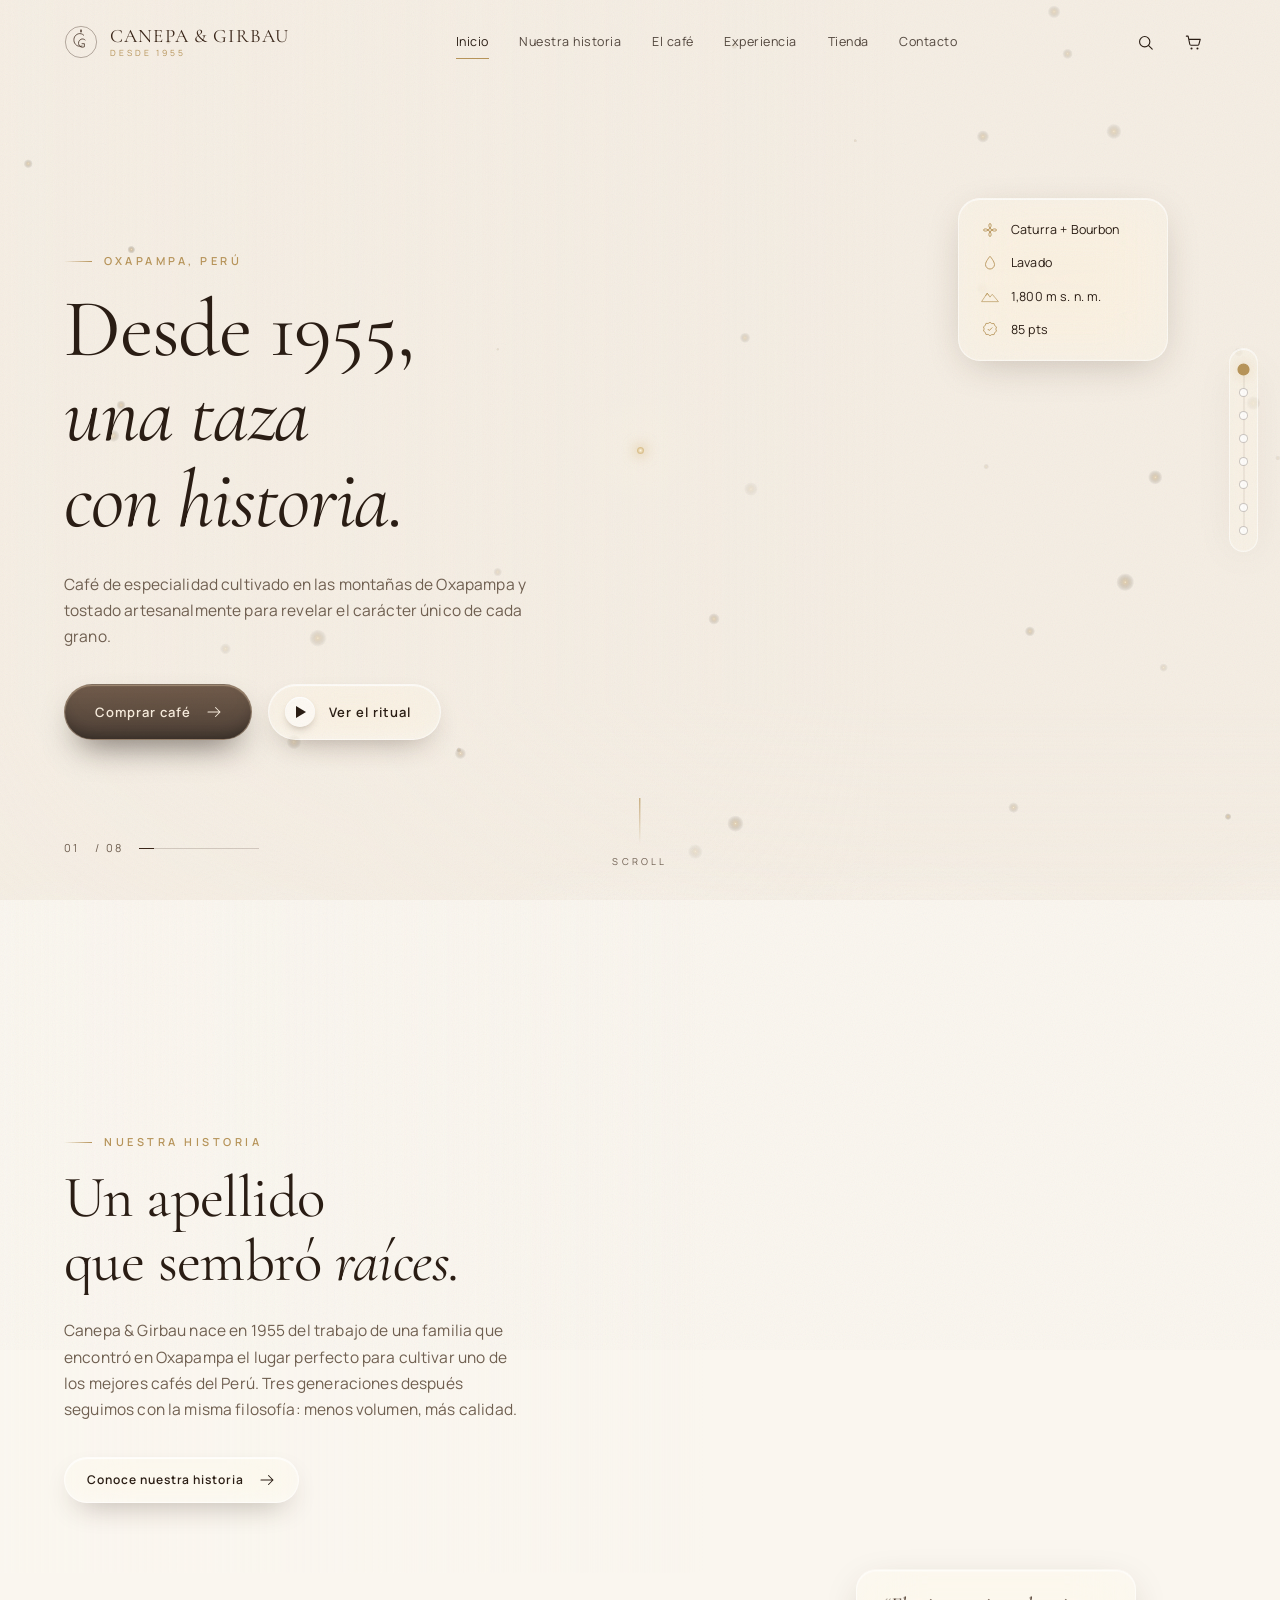
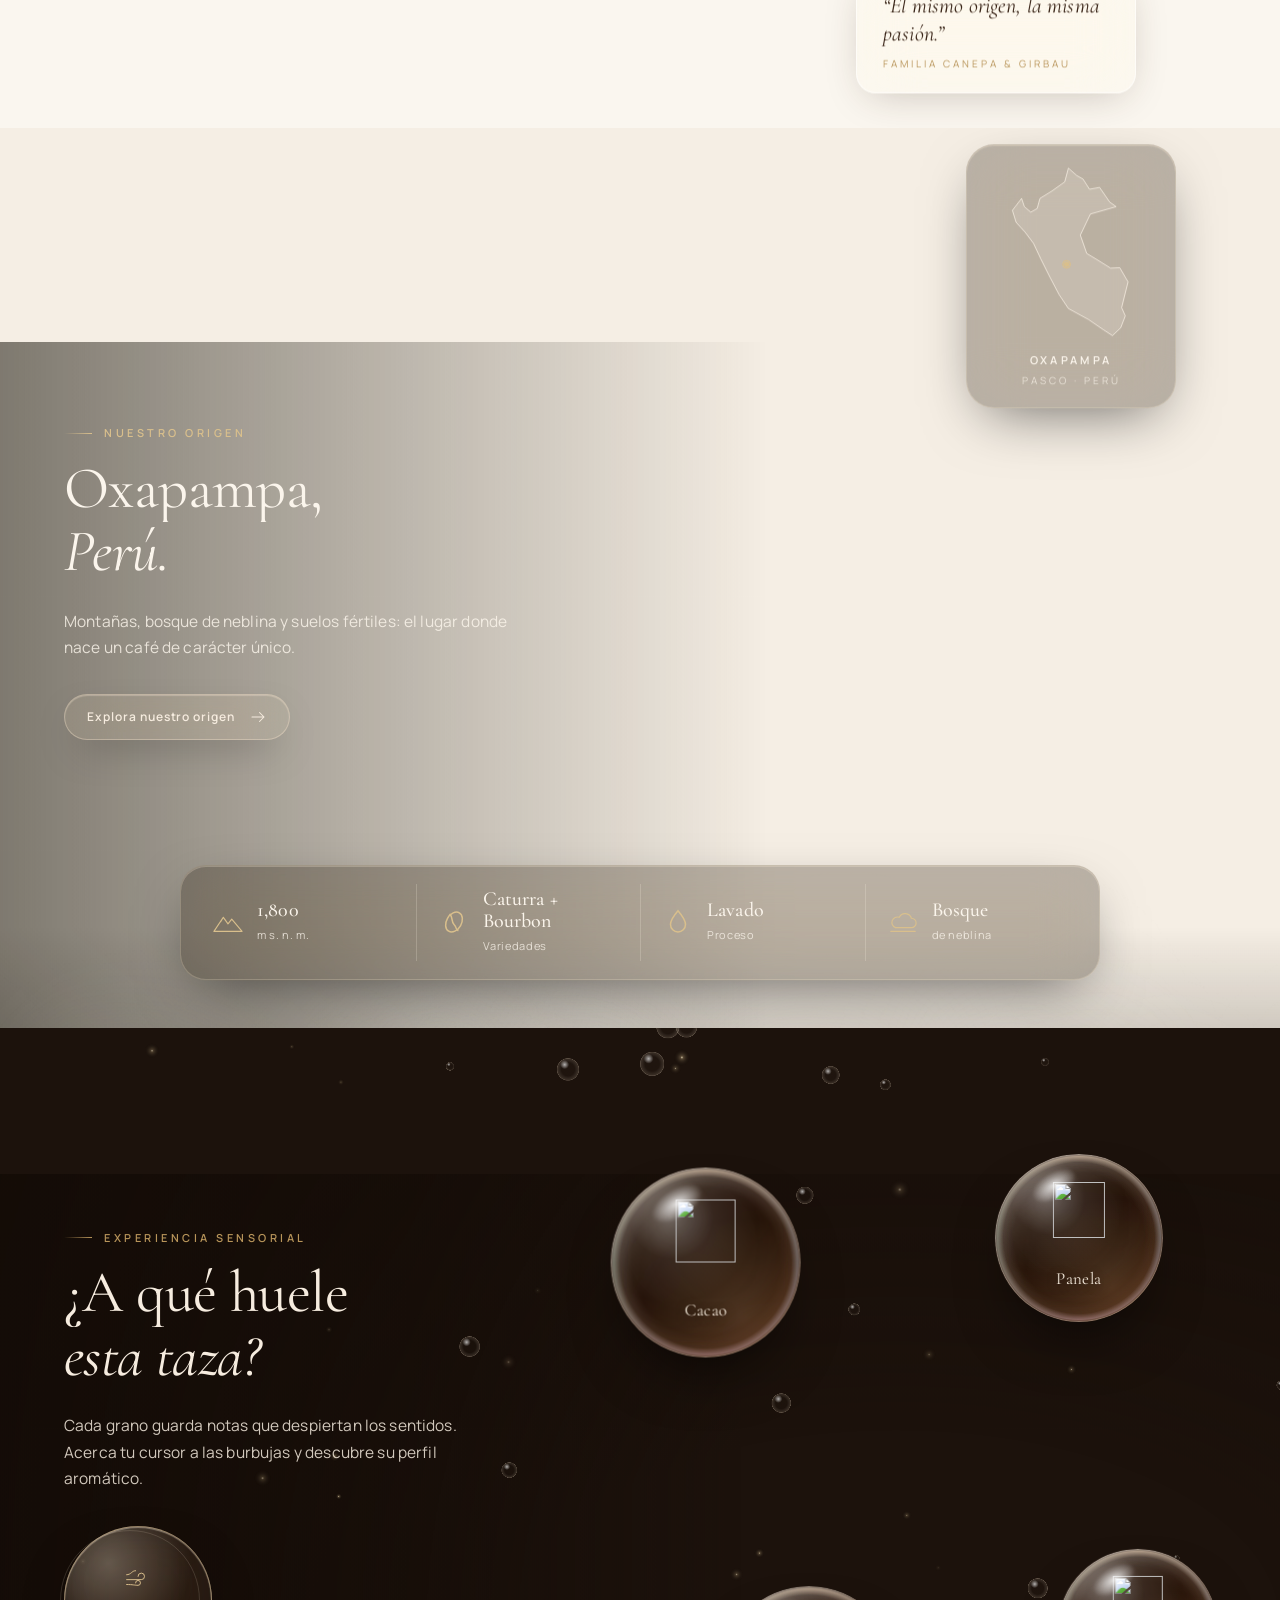
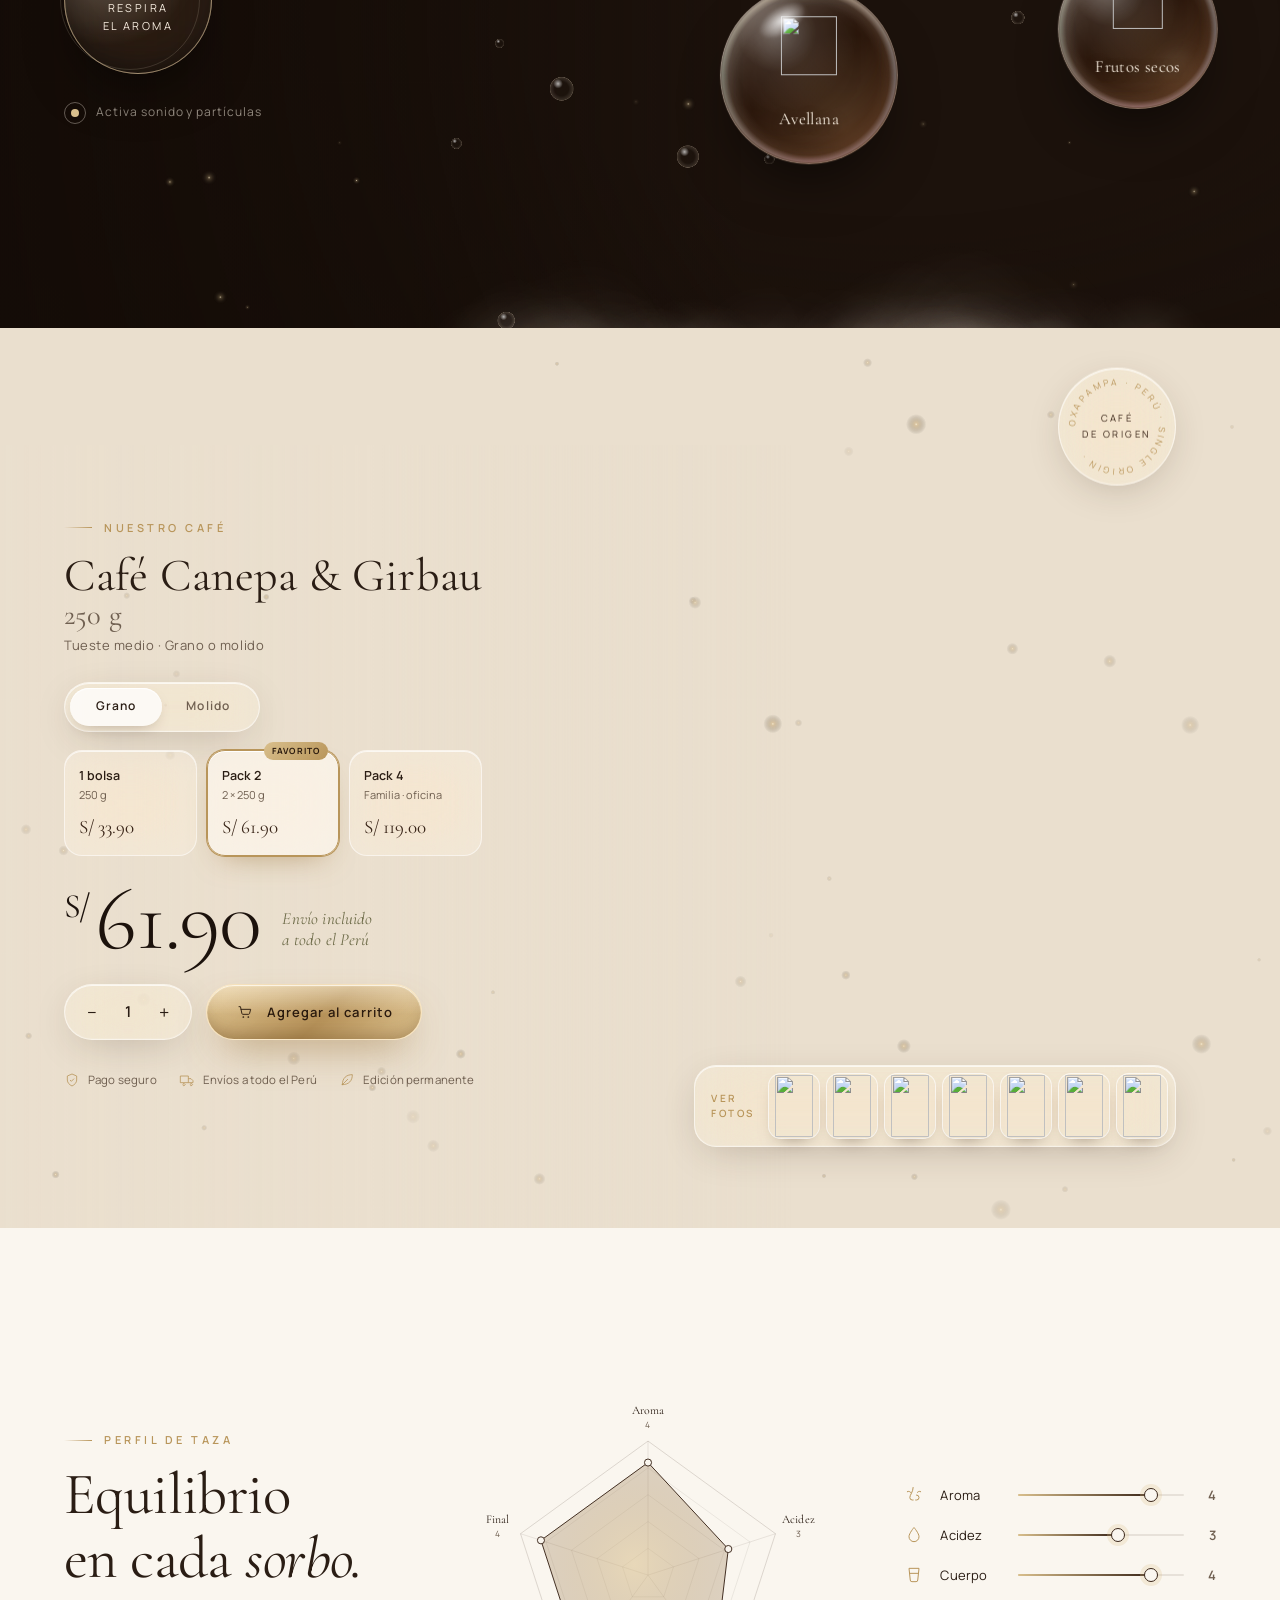
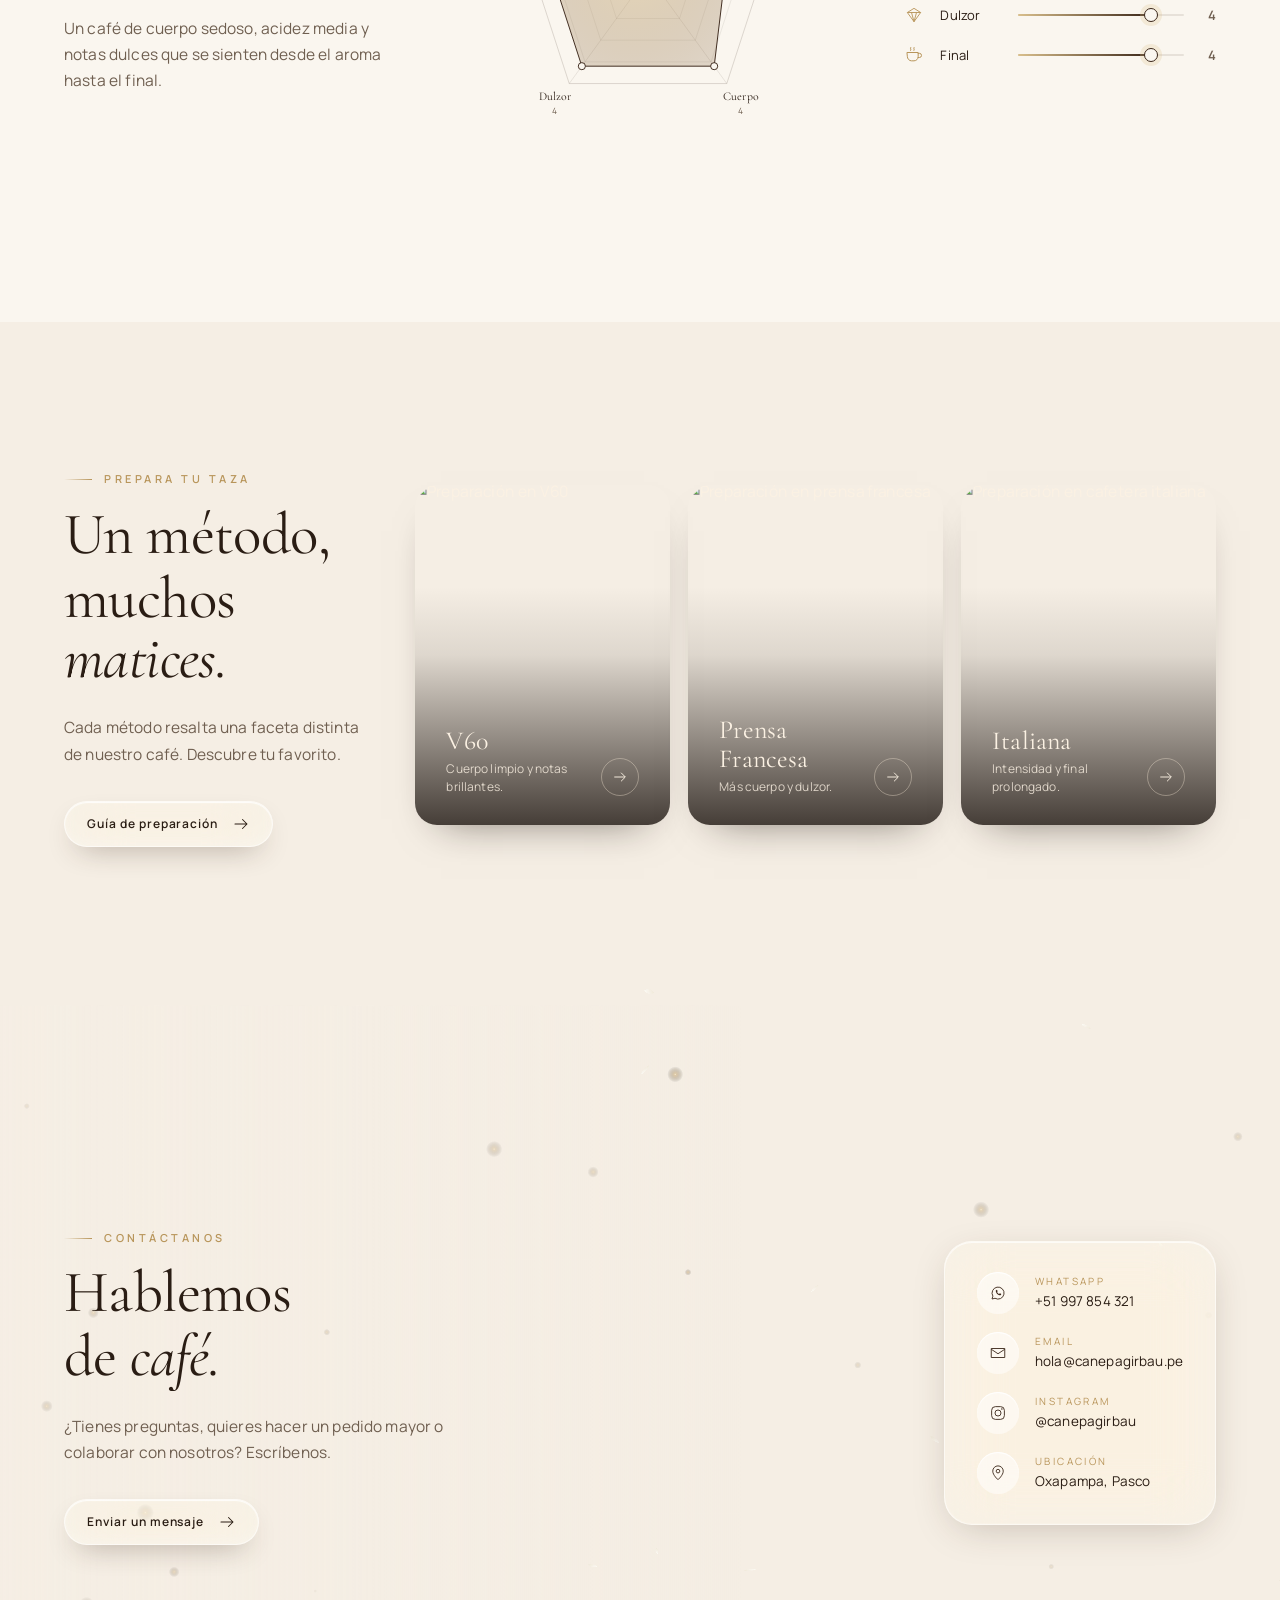
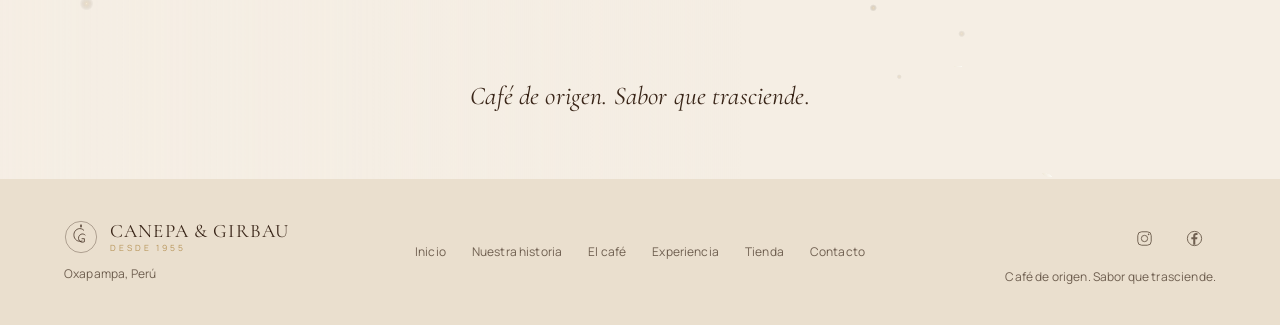
==== commit 067b5568: "Use real Canepa & Girbau product photography Hero and product scenes regenerated with the real bag p" ====
--- a/canepa-girbau/index.html
+++ b/canepa-girbau/index.html
@@ -96,8 +96,8 @@
     <section class="section hero" id="inicio" data-title="Inicio">
       <div class="section__media" data-parallax="0.28">
         <video data-video muted loop playsinline preload="auto" autoplay
-          poster="https://d8j0ntlcm91z4.cloudfront.net/user_3HOAya60ESGKoo8ZScocSUyzbLp/hf_20260930_205230_9744179c-e0d6-4965-a5a5-da509baf0356_min.webp"
-          src="https://d8j0ntlcm91z4.cloudfront.net/user_3HOAya60ESGKoo8ZScocSUyzbLp/hf_20260930_205340_891cdf69-832a-4d67-a4e8-40fa5aa8f16e.mp4"></video>
+          poster="https://d8j0ntlcm91z4.cloudfront.net/user_3HOAya60ESGKoo8ZScocSUyzbLp/hf_20260930_211038_46cdd5f3-1129-4d9f-9673-78e82c2d6ee0_min.webp"
+          src="https://d8j0ntlcm91z4.cloudfront.net/user_3HOAya60ESGKoo8ZScocSUyzbLp/hf_20260930_211159_d51fc363-f569-45ea-94de-cdfbb0c61519.mp4"></video>
       </div>
       <canvas class="fx-canvas" data-fx="hero"></canvas>
 
@@ -233,8 +233,11 @@
     <section class="section product" id="tienda" data-title="Tienda">
       <div class="section__media" data-parallax="0.12">
         <video data-video muted loop playsinline preload="metadata"
-          poster="https://d8j0ntlcm91z4.cloudfront.net/user_3HOAya60ESGKoo8ZScocSUyzbLp/hf_20260930_205230_51d19c06-d1aa-41ee-8694-193acb0a4dc0_min.webp"
-          src="https://d8j0ntlcm91z4.cloudfront.net/user_3HOAya60ESGKoo8ZScocSUyzbLp/hf_20260930_205350_7286bcf0-9db4-441e-8abf-6316d29c0590.mp4"></video>
+          poster="https://d8j0ntlcm91z4.cloudfront.net/user_3HOAya60ESGKoo8ZScocSUyzbLp/hf_20260930_211037_dcedb46a-0fa5-4777-aef1-7eb9c1bb0e41_min.webp"
+          src="https://d8j0ntlcm91z4.cloudfront.net/user_3HOAya60ESGKoo8ZScocSUyzbLp/hf_20260930_211158_5565aa7c-469a-4ee7-975a-af07df9aaafe.mp4"></video>
+        <video class="alt" data-video muted loop playsinline preload="none"
+          poster="https://d8j0ntlcm91z4.cloudfront.net/user_3HOAya60ESGKoo8ZScocSUyzbLp/hf_20260930_211037_d808f813-5d99-4bde-8628-ca6aa88636b5_min.webp"
+          src="https://d8j0ntlcm91z4.cloudfront.net/user_3HOAya60ESGKoo8ZScocSUyzbLp/hf_20260930_211158_2494cdaf-00c5-4134-87da-eef976af1d62.mp4"></video>
       </div>
       <canvas class="fx-canvas" data-fx="dust"></canvas>
       <div class="section__content">
@@ -279,6 +282,16 @@
       <div class="origin-badge glass" data-parallax="-0.2" aria-hidden="true">
         <svg class="rot" viewBox="0 0 100 100"><defs><path id="circ" d="M50 50m-40 0a40 40 0 1 1 80 0a40 40 0 1 1-80 0"/></defs><text><textPath href="#circ">OXAPAMPA · PERÚ · SINGLE ORIGIN · </textPath></text></svg>
         <span>Café<br>de origen</span>
+      </div>
+      <div class="product-views glass" id="views" data-reveal data-delay="3">
+        <span class="product-views__label">Ver<br>fotos</span>
+        <button class="view" data-full="https://d2ol7oe51mr4n9.cloudfront.net/user_3HOAya60ESGKoo8ZScocSUyzbLp/3cd4d46a-aab8-4675-9dd1-51400ce55df1.png" data-caption="Café en grano · Whole bean" data-sub="Etiqueta negra, 250 gr" aria-label="Ver foto: Café en grano · Whole bean"><img loading="lazy" alt="" src="https://d2ol7oe51mr4n9.cloudfront.net/user_3HOAya60ESGKoo8ZScocSUyzbLp/3cd4d46a-aab8-4675-9dd1-51400ce55df1.png"></button>
+        <button class="view" data-full="https://d2ol7oe51mr4n9.cloudfront.net/user_3HOAya60ESGKoo8ZScocSUyzbLp/aef4f230-b3d6-4401-a2e1-d4cf0f1d868f_resize.jpg" data-caption="Café molido · Ground coffee" data-sub="Etiqueta verde, 250 gr" aria-label="Ver foto: Café molido · Ground coffee"><img loading="lazy" alt="" src="https://d2ol7oe51mr4n9.cloudfront.net/user_3HOAya60ESGKoo8ZScocSUyzbLp/aef4f230-b3d6-4401-a2e1-d4cf0f1d868f_resize.jpg"></button>
+        <button class="view" data-full="https://d8j0ntlcm91z4.cloudfront.net/user_3HOAya60ESGKoo8ZScocSUyzbLp/hf_20260925_180452_c081cd02-0bf0-4ac7-8bff-8a8959d18e70.png" data-caption="Sobre grano recién tostado" data-sub="Tueste medio, Oxapampa" aria-label="Ver foto: Sobre grano recién tostado"><img loading="lazy" alt="" src="https://d8j0ntlcm91z4.cloudfront.net/user_3HOAya60ESGKoo8ZScocSUyzbLp/hf_20260925_180452_c081cd02-0bf0-4ac7-8bff-8a8959d18e70_min.webp"></button>
+        <button class="view" data-full="https://d8j0ntlcm91z4.cloudfront.net/user_3HOAya60ESGKoo8ZScocSUyzbLp/hf_20260925_192045_97c7c3de-a4c8-4872-b18f-18456984fc49.png" data-caption="En su origen" data-sub="Bosque de neblina, 1,800 m s. n. m." aria-label="Ver foto: En su origen"><img loading="lazy" alt="" src="https://d8j0ntlcm91z4.cloudfront.net/user_3HOAya60ESGKoo8ZScocSUyzbLp/hf_20260925_192045_97c7c3de-a4c8-4872-b18f-18456984fc49_min.webp"></button>
+        <button class="view" data-full="https://d8j0ntlcm91z4.cloudfront.net/user_3HOAya60ESGKoo8ZScocSUyzbLp/hf_20260925_191804_572d99f8-b7e7-4218-83f1-96a1fdbb7ea3.png" data-caption="Ritual de tarde" data-sub="Mármol, luz lateral y silencio" aria-label="Ver foto: Ritual de tarde"><img loading="lazy" alt="" src="https://d8j0ntlcm91z4.cloudfront.net/user_3HOAya60ESGKoo8ZScocSUyzbLp/hf_20260925_191804_572d99f8-b7e7-4218-83f1-96a1fdbb7ea3_min.webp"></button>
+        <button class="view" data-full="https://d8j0ntlcm91z4.cloudfront.net/user_3HOAya60ESGKoo8ZScocSUyzbLp/hf_20260925_174440_1894409f-892d-4fbb-b066-89e7c40105c5.png" data-caption="Molido para tu cafetera" data-sub="Listo para V60, prensa o italiana" aria-label="Ver foto: Molido para tu cafetera"><img loading="lazy" alt="" src="https://d8j0ntlcm91z4.cloudfront.net/user_3HOAya60ESGKoo8ZScocSUyzbLp/hf_20260925_174440_1894409f-892d-4fbb-b066-89e7c40105c5_min.webp"></button>
+        <button class="view" data-full="https://d8j0ntlcm91z4.cloudfront.net/user_3HOAya60ESGKoo8ZScocSUyzbLp/hf_20260925_192652_3d820689-b420-419e-8bce-5c29f13ad883.png" data-caption="Suspendido en el aroma" data-sub="Edición permanente" aria-label="Ver foto: Suspendido en el aroma"><img loading="lazy" alt="" src="https://d8j0ntlcm91z4.cloudfront.net/user_3HOAya60ESGKoo8ZScocSUyzbLp/hf_20260925_192652_3d820689-b420-419e-8bce-5c29f13ad883_min.webp"></button>
       </div>
     </section>
 
@@ -401,6 +414,19 @@
     </div>
   </div>
 
+  <!-- Galería del producto (fotos reales) -->
+  <div class="lightbox" id="lightbox" role="dialog" aria-modal="true" aria-label="Fotos del producto">
+    <figure class="lightbox__stage">
+      <img class="lightbox__img" alt="">
+      <img class="lightbox__img" alt="">
+      <figcaption class="lightbox__cap glass glass--dark"><span class="lightbox__count"></span><b></b><small></small></figcaption>
+    </figure>
+    <button class="lightbox__nav lightbox__nav--prev glass glass--dark" aria-label="Anterior"><svg><use href="#i-arrow"/></svg></button>
+    <button class="lightbox__nav lightbox__nav--next glass glass--dark" aria-label="Siguiente"><svg><use href="#i-arrow"/></svg></button>
+    <button class="modal__close glass glass--dark" id="lightboxClose" aria-label="Cerrar"><svg><use href="#i-close"/></svg></button>
+    <div class="lightbox__thumbs"></div>
+  </div>
+
   <div class="toast glass" id="toast" role="status"><i></i><span></span></div>
 
   <script src="https://unpkg.com/lenis@1.1.13/dist/lenis.min.js" defer></script>
--- a/canepa-girbau/styles.css
+++ b/canepa-girbau/styles.css
@@ -682,6 +682,63 @@
 .origin-badge svg.rot text { font-size: 8.4px; letter-spacing: 0.32em; fill: var(--gold); }
 @keyframes spin { to { transform: rotate(360deg); } }
 
+/* Product photo rail (user's real product photography) */
+.product-views {
+  position: absolute; z-index: 4; right: calc(var(--gutter) + 40px); bottom: 9%;
+  display: flex; align-items: center; gap: 8px; padding: 8px 8px 8px 16px; border-radius: 22px;
+}
+.product-views__label { font-size: 10px; font-weight: 600; letter-spacing: 0.26em; line-height: 1.5; text-transform: uppercase; color: var(--gold); margin-right: 6px; }
+.view {
+  position: relative; width: 50px; height: 64px; border-radius: 12px; overflow: hidden; flex: none;
+  box-shadow: 0 0 0 1px rgba(255, 255, 255, 0.7), 0 8px 18px -10px rgba(58, 38, 25, 0.6);
+  transition: transform 0.5s var(--ease), box-shadow 0.5s;
+}
+.view img { width: 100%; height: 100%; object-fit: cover; transition: transform 0.9s var(--ease); }
+.view::after { content: ""; position: absolute; inset: 0; background: linear-gradient(160deg, rgba(255,255,255,.35), transparent 45%); opacity: 0; transition: opacity .5s; }
+.view:hover { transform: translateY(-4px); box-shadow: 0 0 0 1px var(--gold), 0 14px 26px -12px rgba(150, 110, 50, 0.7); }
+.view:hover img { transform: scale(1.12); }
+.view:hover::after { opacity: 1; }
+
+/* Product background: crossfade grano ↔ molido */
+.product .section__media video { transition: opacity 1.2s var(--ease); }
+.product .section__media video.alt { opacity: 0; }
+.product.is-molido .section__media video.alt { opacity: 1; }
+.product.is-molido .section__media video:not(.alt) { opacity: 0; }
+
+/* Lightbox */
+.lightbox {
+  position: fixed; inset: 0; z-index: 160; display: grid; place-items: center;
+  padding: 64px 90px 176px;
+  background: radial-gradient(ellipse at 50% 40%, rgba(58, 38, 25, 0.55), rgba(20, 12, 7, 0.88));
+  -webkit-backdrop-filter: blur(22px) saturate(140%); backdrop-filter: blur(22px) saturate(140%);
+  opacity: 0; visibility: hidden; transition: opacity 0.7s var(--ease), visibility 0.7s;
+}
+.lightbox.is-open { opacity: 1; visibility: visible; }
+.lightbox__stage { position: relative; margin: 0; width: min(1100px, 100%); height: 100%; }
+.lightbox__img {
+  position: absolute; inset: 0; width: 100%; height: 100%; object-fit: contain;
+  opacity: 0; transform: scale(0.97); filter: drop-shadow(0 40px 60px rgba(0,0,0,.55));
+  transition: opacity 0.9s var(--ease), transform 1.2s var(--ease);
+}
+.lightbox__img.is-on { opacity: 1; transform: none; }
+.lightbox__cap {
+  position: absolute; left: 50%; bottom: -18px; transform: translate(-50%, 100%);
+  display: flex; align-items: baseline; gap: 14px; white-space: nowrap;
+  padding: 12px 22px; border-radius: 999px; color: #f6ecdf;
+}
+.lightbox__cap b { font-family: var(--serif); font-weight: 400; font-size: 20px; }
+.lightbox__cap small { font-size: 11.5px; opacity: 0.7; }
+.lightbox__count { font-size: 10px; letter-spacing: 0.26em; color: var(--gold-soft); }
+.lightbox__nav { position: absolute; top: 50%; width: 54px; height: 54px; margin-top: -27px; border-radius: 50%; display: grid; place-items: center; color: #f6ecdf; transition: transform .5s var(--ease), background .4s; }
+.lightbox__nav svg { width: 18px; height: 18px; }
+.lightbox__nav--prev { left: 24px; } .lightbox__nav--prev svg { transform: rotate(180deg); }
+.lightbox__nav--next { right: 24px; }
+.lightbox__nav:hover { background: rgba(255, 236, 210, 0.2); transform: scale(1.06); }
+.lightbox__thumbs { position: absolute; left: 0; right: 0; bottom: 22px; display: flex; justify-content: center; gap: 8px; }
+.lightbox__thumbs button { width: 40px; height: 52px; border-radius: 10px; overflow: hidden; opacity: 0.45; transition: opacity .4s, transform .5s var(--ease); box-shadow: 0 0 0 1px rgba(255,236,210,.3); }
+.lightbox__thumbs button.is-on { opacity: 1; transform: translateY(-4px); box-shadow: 0 0 0 1px var(--gold-soft); }
+.lightbox__thumbs img { width: 100%; height: 100%; object-fit: cover; }
+
 /* ---------- 06 PERFIL DE TAZA ---------- */
 .profile { background: var(--ivory); padding: clamp(90px, 12vw, 150px) 0; }
 .profile__grid { display: grid; grid-template-columns: 1fr 1.25fr 0.95fr; gap: clamp(28px, 4vw, 70px); align-items: center; }
@@ -903,6 +960,13 @@
   .history .section__media, .contact .section__media, .sensory .section__media { overflow: hidden; }
   .product .section__media::after { background: linear-gradient(0deg, var(--beige) 0%, rgba(234, 223, 206, 0.2) 40%, transparent 60%); }
   .origin-badge { top: calc(var(--header-h) + 10px); right: 16px; width: 96px; height: 96px; font-size: 8px; }
+  .product-views { position: relative; right: auto; bottom: auto; margin: 26px var(--gutter) 0; overflow-x: auto; scrollbar-width: none; }
+  .product-views::-webkit-scrollbar { display: none; }
+  .lightbox { padding: 64px 12px 232px; }
+  .lightbox__nav { top: auto; bottom: 150px; margin: 0; width: 46px; height: 46px; }
+  .lightbox__nav--prev { left: 16px; } .lightbox__nav--next { right: 16px; }
+  .lightbox__cap { flex-direction: column; align-items: center; gap: 2px; border-radius: 20px; padding: 10px 18px; white-space: normal; text-align: center; width: max-content; max-width: calc(100vw - 140px); }
+  .lightbox__cap b { font-size: 17px; }
   .packs { gap: 8px; }
   .pack { padding: 12px 10px 10px; }
   .pack em { font-size: 17px; }
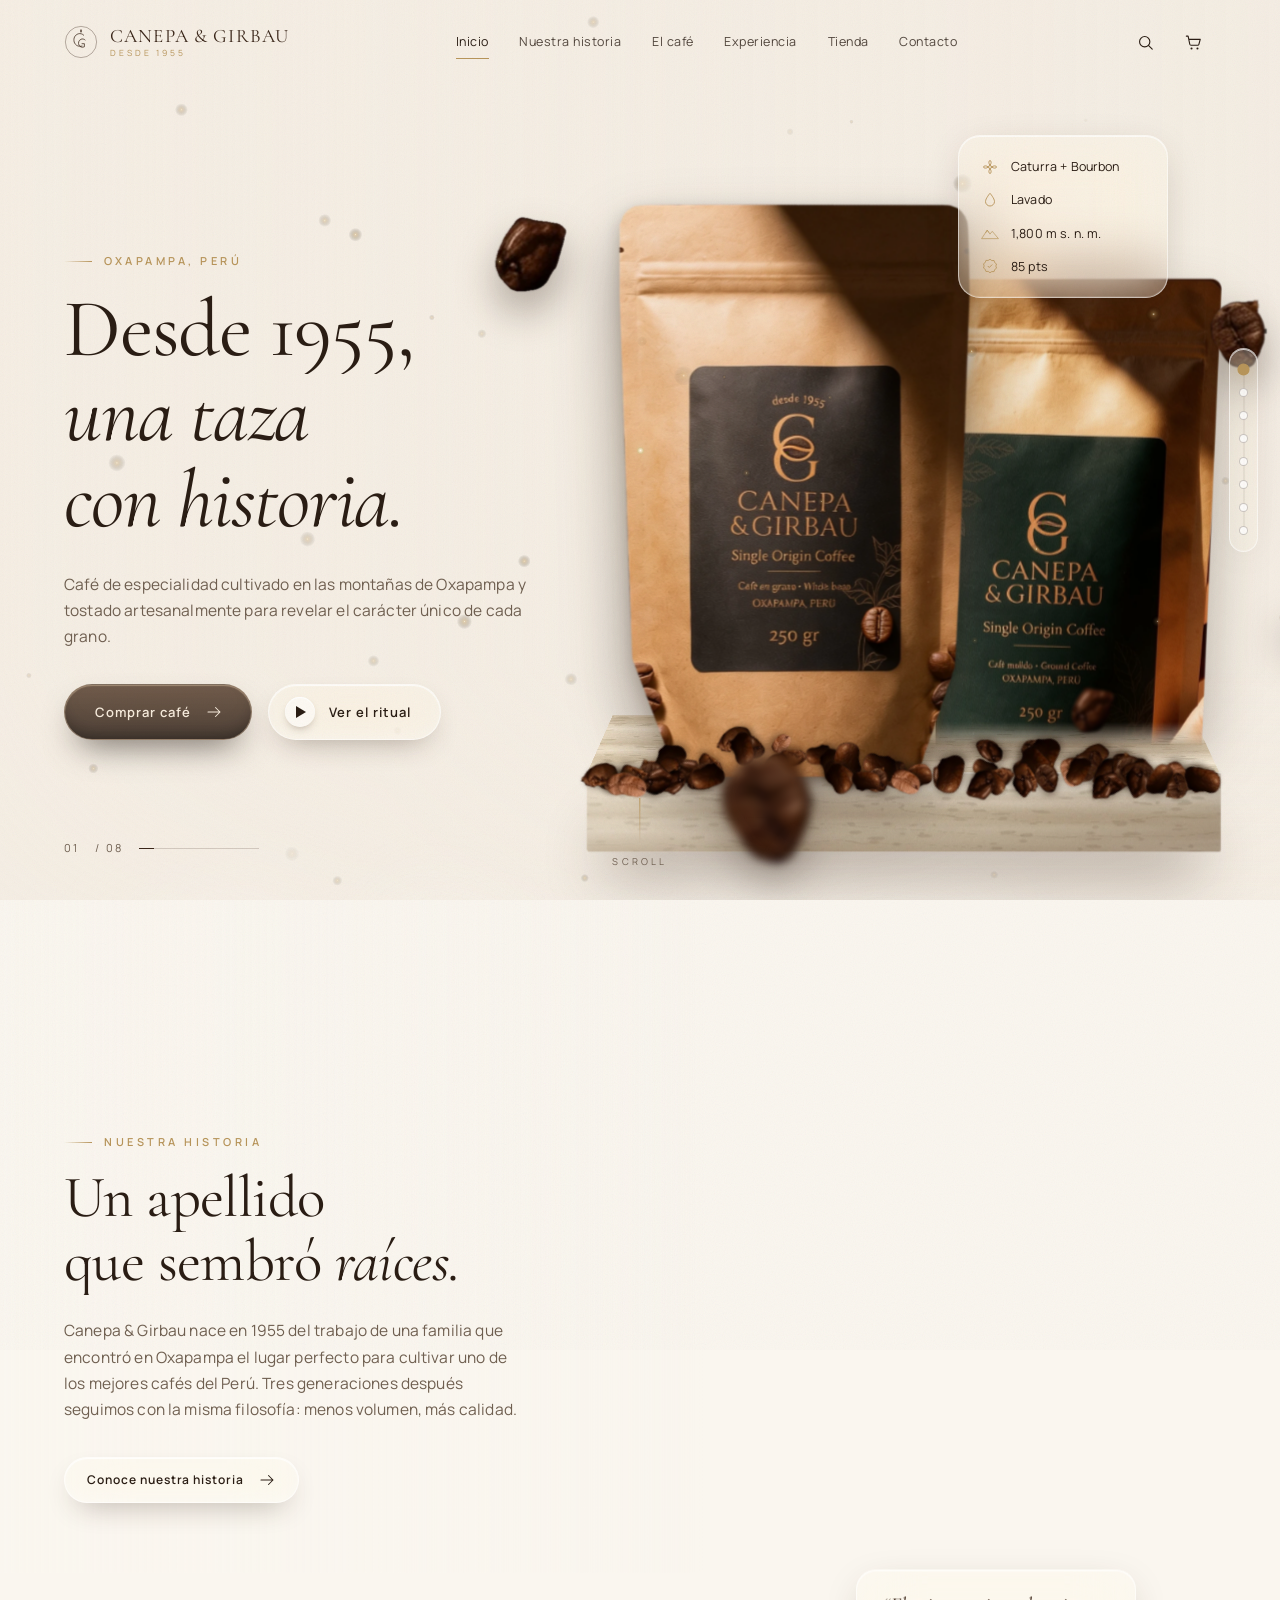
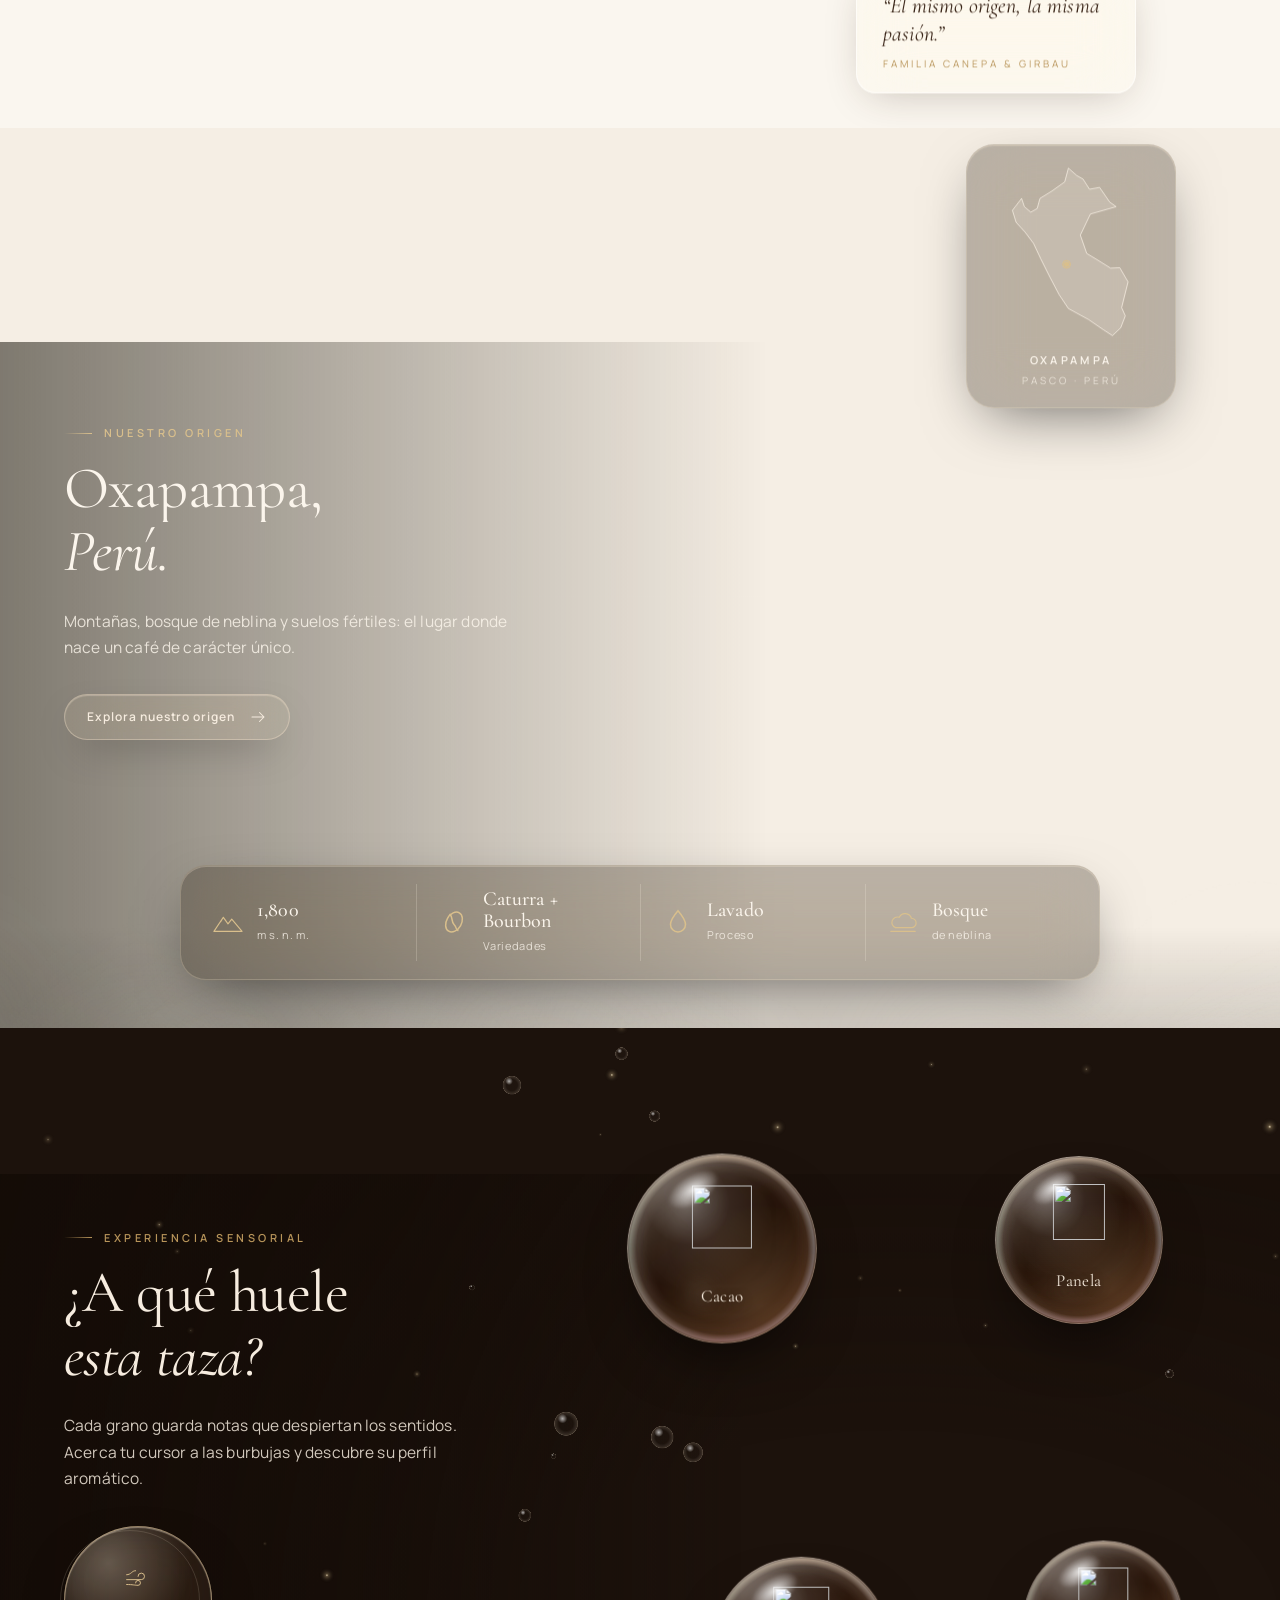
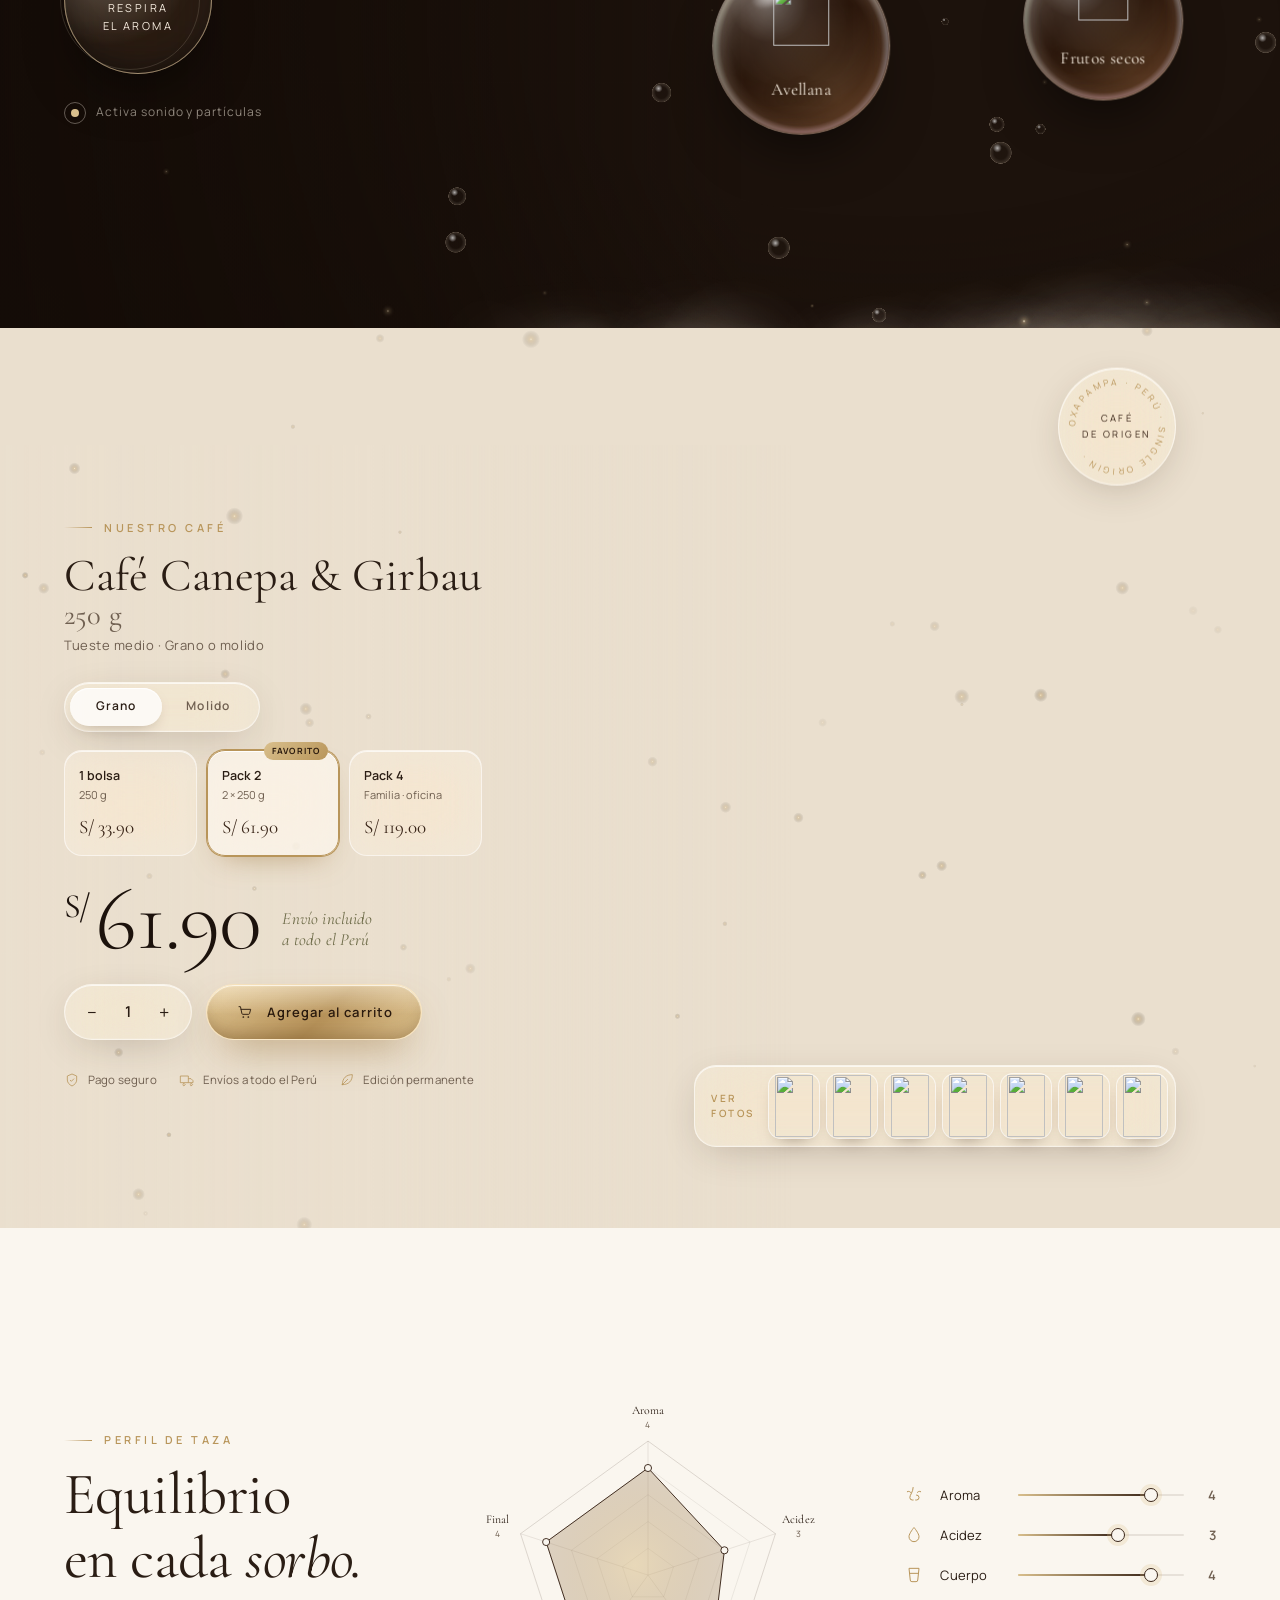
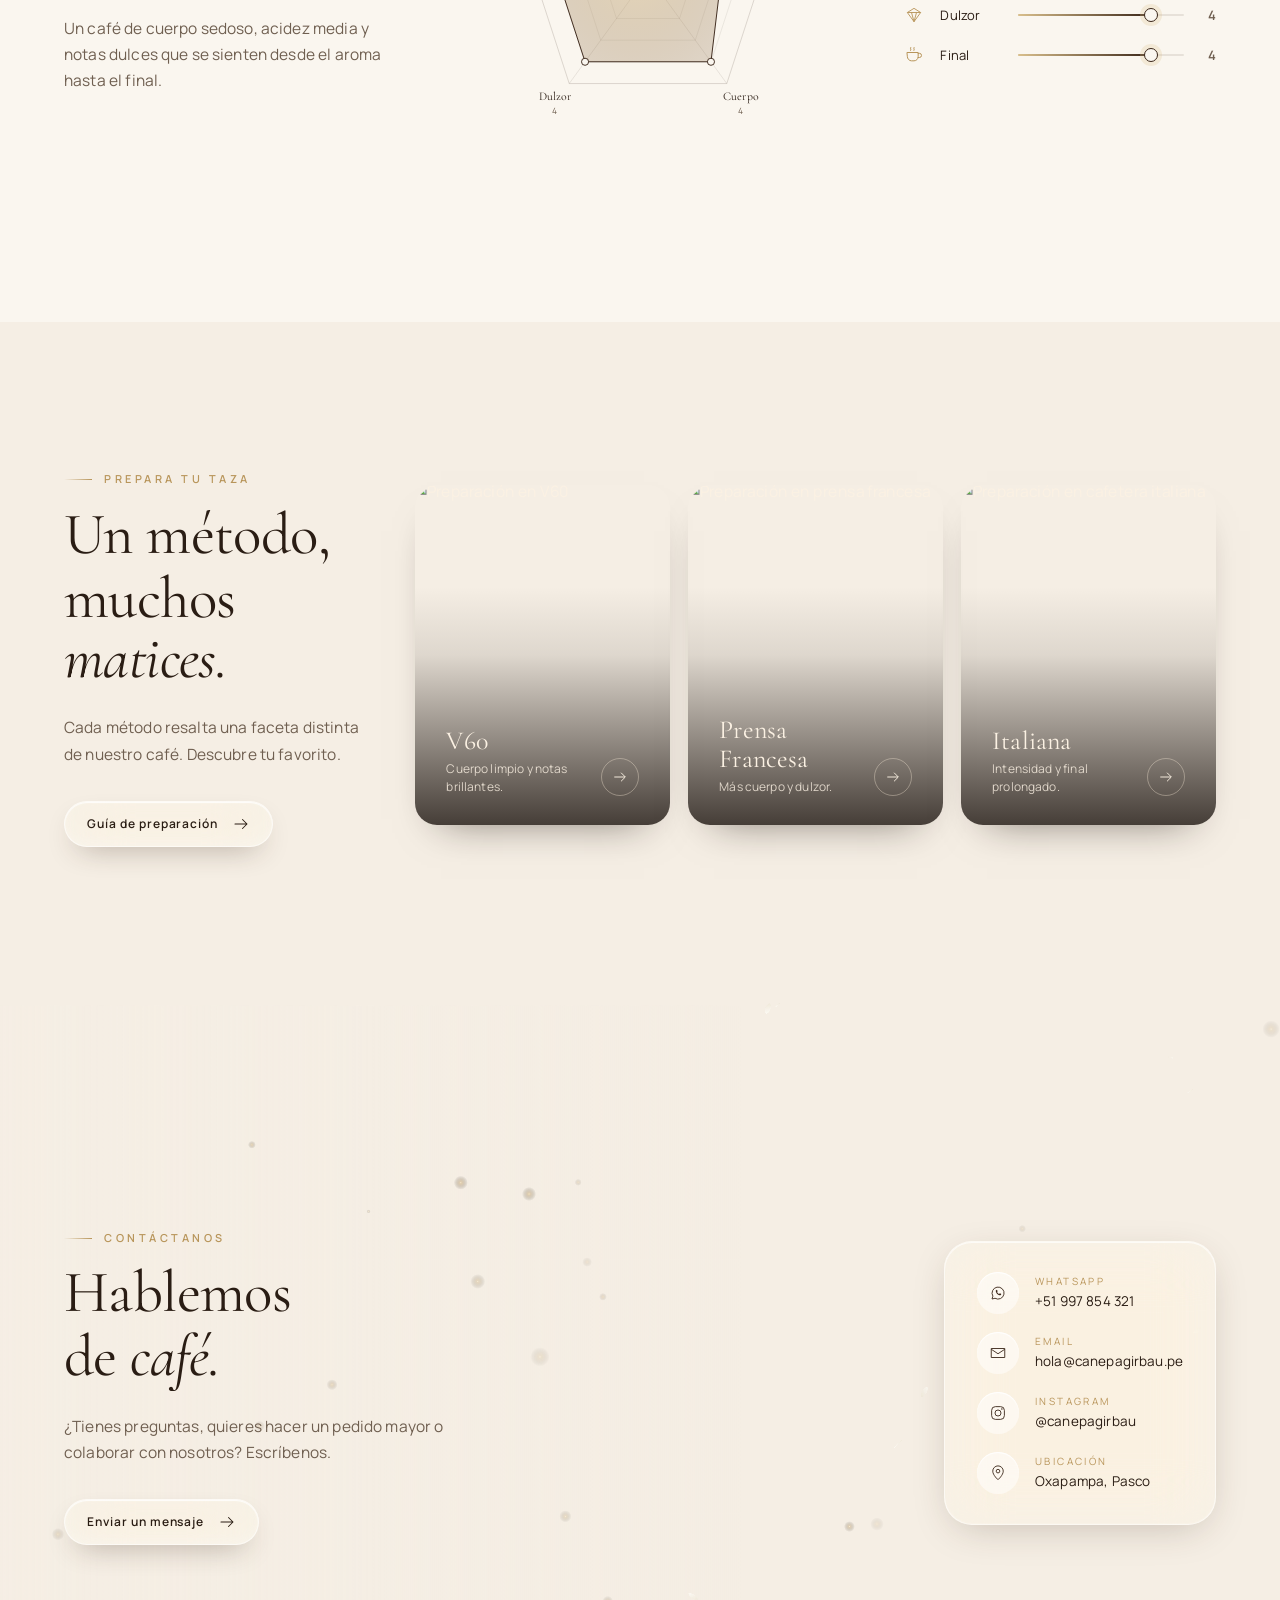
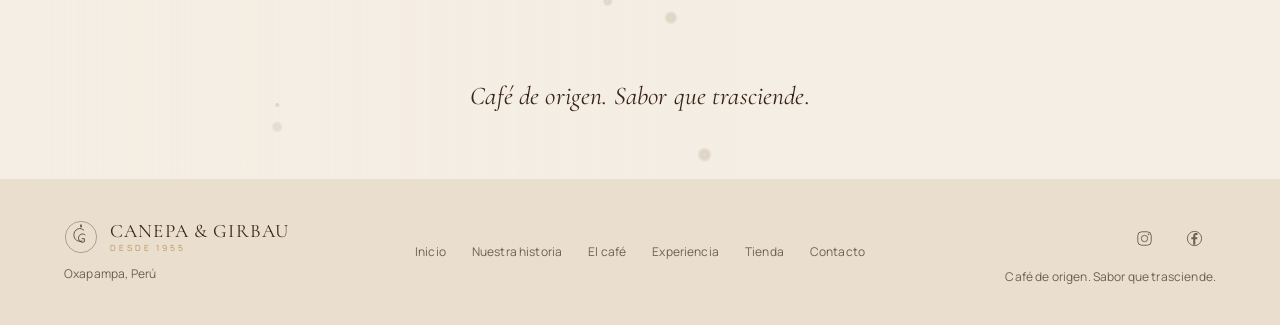
==== commit 67752838: "Layered 3D hero built from the real Canepa & Girbau bags Both packages are cut out of the brand phot" ====
--- a/canepa-girbau/index.html
+++ b/canepa-girbau/index.html
@@ -94,12 +94,37 @@
   <main>
     <!-- 01 HERO -->
     <section class="section hero" id="inicio" data-title="Inicio">
-      <div class="section__media" data-parallax="0.28">
+      <div class="section__media hero__plate" data-parallax="0.28">
         <video data-video muted loop playsinline preload="auto" autoplay
-          poster="https://d8j0ntlcm91z4.cloudfront.net/user_3HOAya60ESGKoo8ZScocSUyzbLp/hf_20260930_211038_46cdd5f3-1129-4d9f-9673-78e82c2d6ee0_min.webp"
-          src="https://d8j0ntlcm91z4.cloudfront.net/user_3HOAya60ESGKoo8ZScocSUyzbLp/hf_20260930_211159_d51fc363-f569-45ea-94de-cdfbb0c61519.mp4"></video>
-      </div>
-      <canvas class="fx-canvas" data-fx="hero"></canvas>
+          poster="https://d8j0ntlcm91z4.cloudfront.net/user_3HOAya60ESGKoo8ZScocSUyzbLp/hf_20260930_212547_ddc4c5ac-639c-469a-931d-3a51260e7640_min.webp"></video>
+      </div>
+
+      <!-- Layered 3D product stage: each layer moves at its own depth -->
+      <div class="hero-stage" id="heroStage" aria-hidden="true">
+        <div class="stage-rig" id="stageRig">
+          <div class="layer layer--glow" data-depth="0.15"></div>
+          <div class="layer layer--plinth" data-depth="0.4">
+            <div class="plinth">
+              <div class="plinth__top"></div>
+              <div class="plinth__front"></div>
+              <span class="plinth__shadow plinth__shadow--molido"></span>
+              <span class="plinth__shadow plinth__shadow--grano"></span>
+            </div>
+          </div>
+          <div class="layer layer--molido" data-depth="0.55">
+            <div class="bag bag--molido"><img src="assets/hero/bag-molido.webp" alt=""><i class="bag__sheen"></i></div>
+          </div>
+          <div class="layer layer--grano" data-depth="0.8">
+            <div class="bag bag--grano"><img src="assets/hero/bag-grano.webp" alt=""><i class="bag__sheen"></i></div>
+          </div>
+          <div class="layer layer--mound" data-depth="0.95" id="beanMound"></div>
+          <div class="layer layer--leaves" data-depth="1.35">
+            <img src="https://d8j0ntlcm91z4.cloudfront.net/user_3HOAya60ESGKoo8ZScocSUyzbLp/hf_20260930_212547_e297d3f8-2961-4e76-adf8-a2d9bf667903.png" alt="">
+          </div>
+          <div class="layer layer--float" data-depth="1.6" id="beanFloat"></div>
+        </div>
+      </div>
+      <canvas class="fx-canvas hero__fx" data-fx="hero"></canvas>
 
       <div class="section__content hero__content">
         <div class="hero__copy" data-parallax="-0.12">
--- a/canepa-girbau/styles.css
+++ b/canepa-girbau/styles.css
@@ -423,7 +423,7 @@
 .hero__actions { display: flex; flex-wrap: wrap; gap: 16px; }
 
 .hero__spec {
-  position: absolute; z-index: 4; right: calc(var(--gutter) + 48px); top: 22%;
+  position: absolute; z-index: 4; right: calc(var(--gutter) + 48px); top: 15%;
   padding: 20px 22px; border-radius: 22px; min-width: 210px;
 }
 .spec-list { list-style: none; margin: 0; padding: 0; display: grid; gap: 12px; }
@@ -445,6 +445,123 @@
 .scroll-cue i { width: 1px; height: 46px; background: linear-gradient(var(--gold), transparent); position: relative; overflow: hidden; }
 .scroll-cue i::after { content: ""; position: absolute; left: 0; top: -40%; width: 100%; height: 40%; background: var(--coffee); animation: cue 2.4s var(--ease-soft) infinite; }
 @keyframes cue { to { top: 110%; } }
+
+/* ---------- HERO · layered 3D product stage ---------- */
+.hero .section__media::after {
+  background:
+    linear-gradient(90deg, rgba(245, 238, 228, 0.93) 0%, rgba(245, 238, 228, 0.72) 30%, rgba(245, 238, 228, 0.15) 58%, rgba(245, 238, 228, 0.05) 100%),
+    linear-gradient(0deg, rgba(245, 238, 228, 0.7) 0%, transparent 26%);
+}
+.hero-stage {
+  --mx: 0; --my: 0; --sp: 0; --h: min(100svh, 980px);
+  position: absolute; z-index: 2; top: 0; bottom: 0; right: 0;
+  width: 60%;
+  perspective: 1600px; perspective-origin: 50% 40%;
+  pointer-events: none;
+}
+.stage-rig {
+  position: absolute; inset: 0;
+  transform-style: preserve-3d;
+  transform: rotateY(calc(var(--mx) * 7deg)) rotateX(calc(var(--my) * -4deg));
+  will-change: transform;
+}
+.layer {
+  --d: 0;
+  position: absolute; inset: 0;
+  transform-style: preserve-3d;
+  transform:
+    translate3d(calc(var(--mx) * var(--d) * 26px), calc(var(--my) * var(--d) * 16px + var(--sp) * var(--d) * -90px), calc(var(--d) * 120px));
+  will-change: transform;
+}
+.layer--glow::before {
+  content: ""; position: absolute; left: 12%; right: 8%; top: 14%; bottom: 20%;
+  background: radial-gradient(closest-side, rgba(255, 236, 200, 0.75), rgba(255, 236, 200, 0) 70%);
+  filter: blur(10px);
+}
+
+/* travertine plinth: real 3D box (top + front faces) */
+.plinth {
+  position: absolute; left: 11%; right: 9%; bottom: 7%;
+  height: calc(var(--h) * 0.085);
+  transform-style: preserve-3d;
+}
+.plinth__front, .plinth__top {
+  position: absolute; left: 0; right: 0;
+  background: url("assets/hero/travertine.webp") center / 900px auto;
+}
+.plinth__front {
+  inset: 0; border-radius: 3px;
+  box-shadow: inset 0 18px 30px -18px rgba(255, 255, 255, 0.6), inset 0 -30px 40px -20px rgba(92, 64, 36, 0.35), 0 40px 60px -20px rgba(58, 38, 25, 0.45);
+}
+.plinth__front::after {
+  content: ""; position: absolute; inset: 0;
+  background: linear-gradient(90deg, rgba(255, 246, 230, 0.35), transparent 40%, rgba(58, 38, 25, 0.18));
+}
+.plinth__top {
+  bottom: 100%; height: calc(var(--h) * 0.16);
+  transform-origin: 50% 100%;
+  transform: rotateX(80deg);
+  background-size: 900px auto; filter: brightness(1.08);
+  box-shadow: inset 0 -2px 0 rgba(255, 255, 255, 0.7);
+}
+.plinth__shadow {
+  position: absolute; bottom: 100%; height: 26px; margin-bottom: -10px; border-radius: 50%;
+  background: radial-gradient(closest-side, rgba(40, 24, 12, 0.55), transparent);
+  filter: blur(4px); transform: translateZ(1px);
+  animation: shadowBreath 7s var(--ease-soft) infinite;
+}
+.plinth__shadow--grano { left: 8%; width: 46%; }
+.plinth__shadow--molido { left: 46%; width: 42%; opacity: 0.6; margin-bottom: 8px; animation-delay: -3s; }
+@keyframes shadowBreath { 50% { transform: translateZ(1px) scaleX(0.92); opacity: 0.45; } }
+
+/* bags */
+.bag {
+  position: absolute; bottom: calc(7% + var(--h) * 0.093);
+  transform-origin: 50% 100%;
+  animation: bagFloat 7s var(--ease-soft) infinite;
+}
+.bag img {
+  display: block; height: 100%; width: auto;
+  filter: drop-shadow(0 30px 30px rgba(40, 24, 12, 0.35)) drop-shadow(0 6px 8px rgba(40, 24, 12, 0.25));
+}
+.bag--grano { left: 16%; height: calc(var(--h) * 0.6); --rot: -3deg; }
+.bag--molido { left: 50%; height: calc(var(--h) * 0.5); --rot: 5deg; bottom: calc(7% + var(--h) * 0.118); animation-delay: -3.5s; }
+.bag--molido img { filter: drop-shadow(0 24px 26px rgba(40, 24, 12, 0.3)) saturate(0.92) brightness(0.97); }
+@keyframes bagFloat {
+  0%, 100% { transform: translateY(0) rotate(var(--rot)); }
+  50% { transform: translateY(-10px) rotate(calc(var(--rot) + 0.8deg)); }
+}
+/* moving light sweep over the kraft, masked to the bag silhouette */
+.bag__sheen {
+  position: absolute; inset: 0; pointer-events: none;
+  -webkit-mask: var(--bag-mask) center / contain no-repeat; mask: var(--bag-mask) center / contain no-repeat;
+  background: linear-gradient(105deg, transparent 35%, rgba(255, 244, 220, 0.4) 48%, transparent 60%) 0 0 / 300% 100%;
+  mix-blend-mode: soft-light;
+  animation: sheen 9s var(--ease-soft) infinite;
+}
+.bag--grano .bag__sheen { --bag-mask: url("assets/hero/bag-grano.webp"); }
+.bag--molido .bag__sheen { --bag-mask: url("assets/hero/bag-molido.webp"); animation-delay: -4s; }
+@keyframes sheen { 0% { background-position: 100% 0; } 60%, 100% { background-position: -50% 0; } }
+
+/* bean mound + floating beans (sprites cut from the brand photo) */
+.bean { position: absolute; display: block; will-change: transform; }
+.bean img { width: 100%; height: auto; display: block; }
+.layer--mound .bean img { filter: drop-shadow(0 3px 3px rgba(40, 24, 12, 0.45)); }
+.layer--float .bean { animation: beanDrift var(--dur, 9s) var(--ease-soft) infinite; animation-delay: var(--delay, 0s); }
+.layer--float .bean img { filter: blur(var(--blur, 0px)) drop-shadow(0 18px 18px rgba(40, 24, 12, 0.35)); }
+@keyframes beanDrift {
+  0%, 100% { transform: translate3d(0, 0, 0) rotate(var(--r0, 0deg)); }
+  50% { transform: translate3d(var(--dx, 10px), var(--dy, -22px), 0) rotate(var(--r1, 25deg)); }
+}
+
+/* foreground coffee branch, out of focus */
+.layer--leaves img {
+  position: absolute; left: -12%; bottom: -10%; width: 58%;
+  filter: blur(3px) brightness(0.92) saturate(0.9);
+  transform: rotate(-8deg);
+}
+.hero__fx { z-index: 3; }
+.hero .section__content, .hero__spec, .hero__meta, .scroll-cue { z-index: 4; }
 
 /* ---------- 02 HISTORIA ---------- */
 .history { min-height: 92vh; display: flex; align-items: center; background: var(--ivory); }
@@ -927,6 +1044,13 @@
   .hero__spec .spec-list { gap: 8px; }
   .hero__spec .spec-list li { font-size: 11px; }
   .hero__meta { display: none; }
+  .hero { flex-direction: column; justify-content: flex-end; padding-top: calc(var(--header-h) + 51svh); padding-bottom: 96px; }
+  .hero__content { padding-top: 0; }
+  .hero-stage { --h: 50svh; width: 100%; bottom: auto; height: 50svh; top: calc(var(--header-h) - 4px); }
+  .bag--grano { left: 8%; }
+  .bag--molido { left: 47%; }
+  .plinth { left: 4%; right: 4%; }
+  .layer--leaves, .hero__spec { display: none; }
   .scroll-cue { bottom: 20px; }
 
   .history { align-items: flex-end; padding: 50vh 0 60px; }
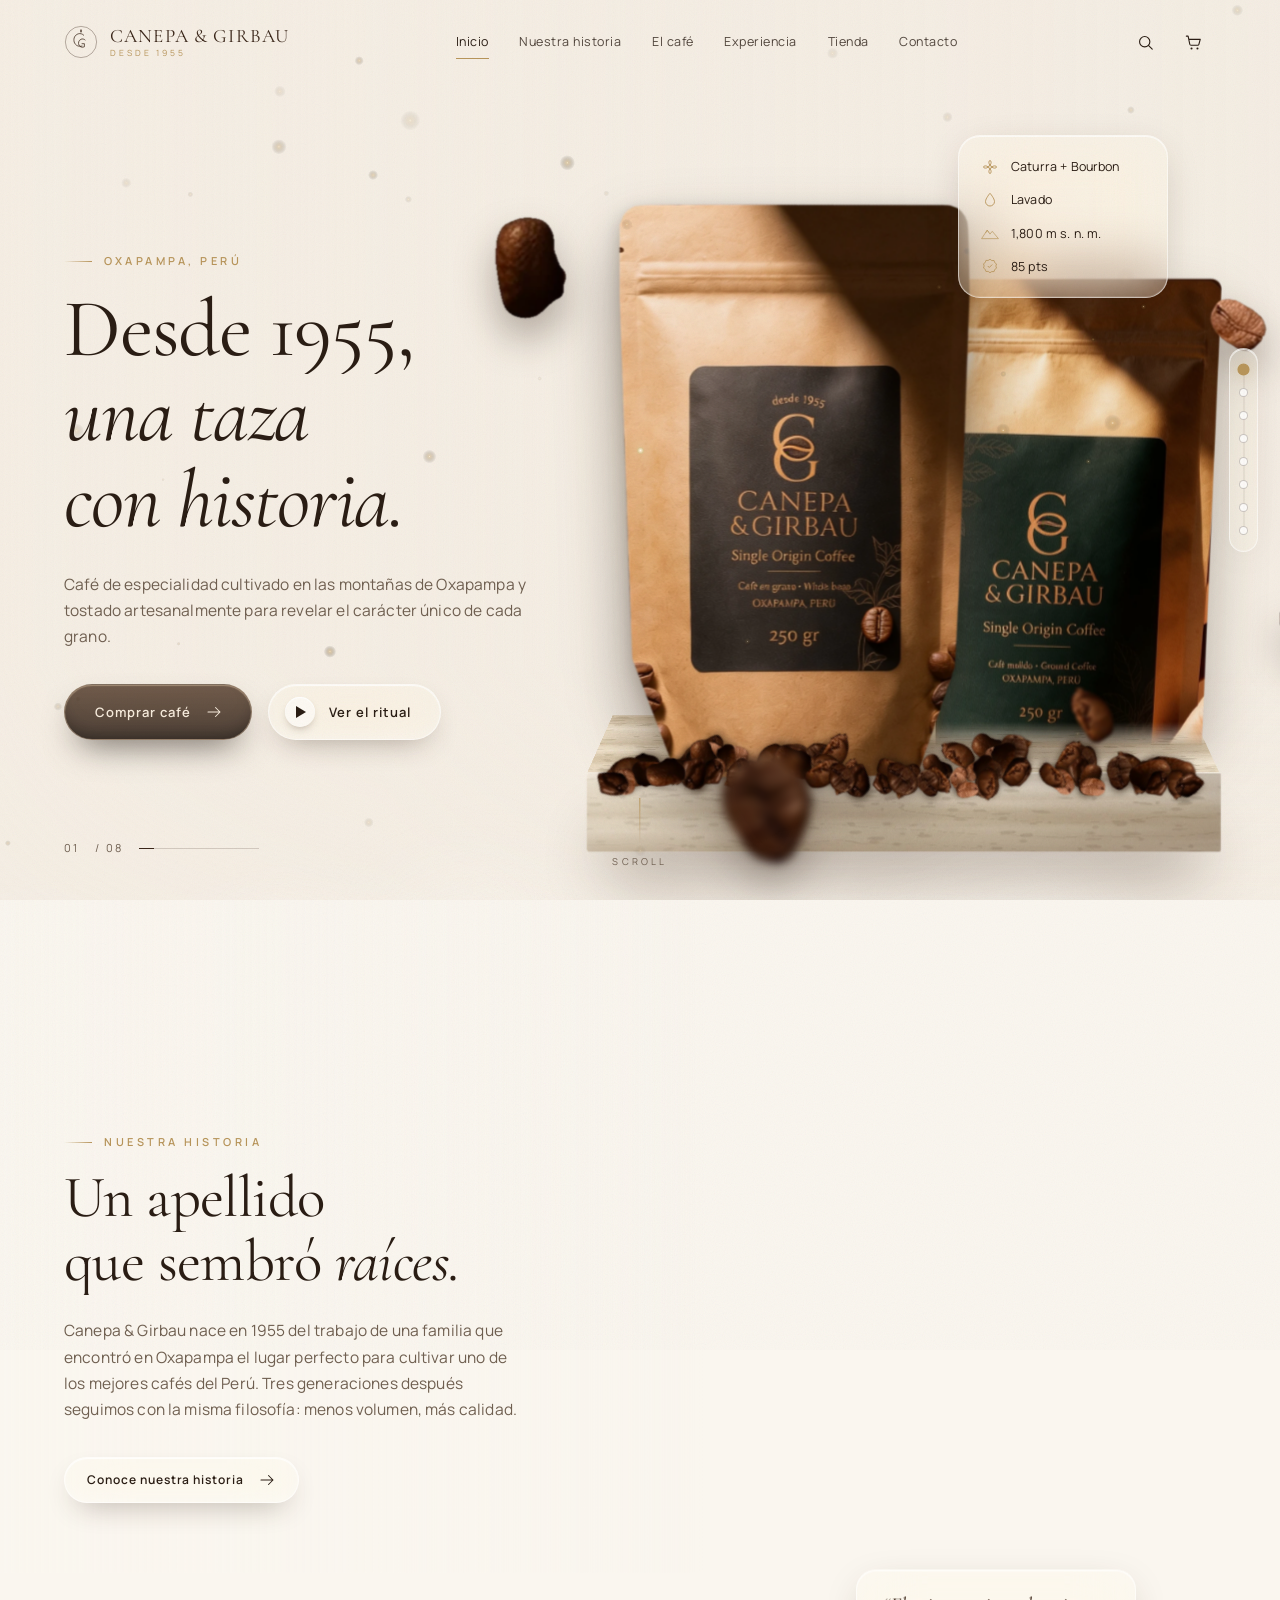
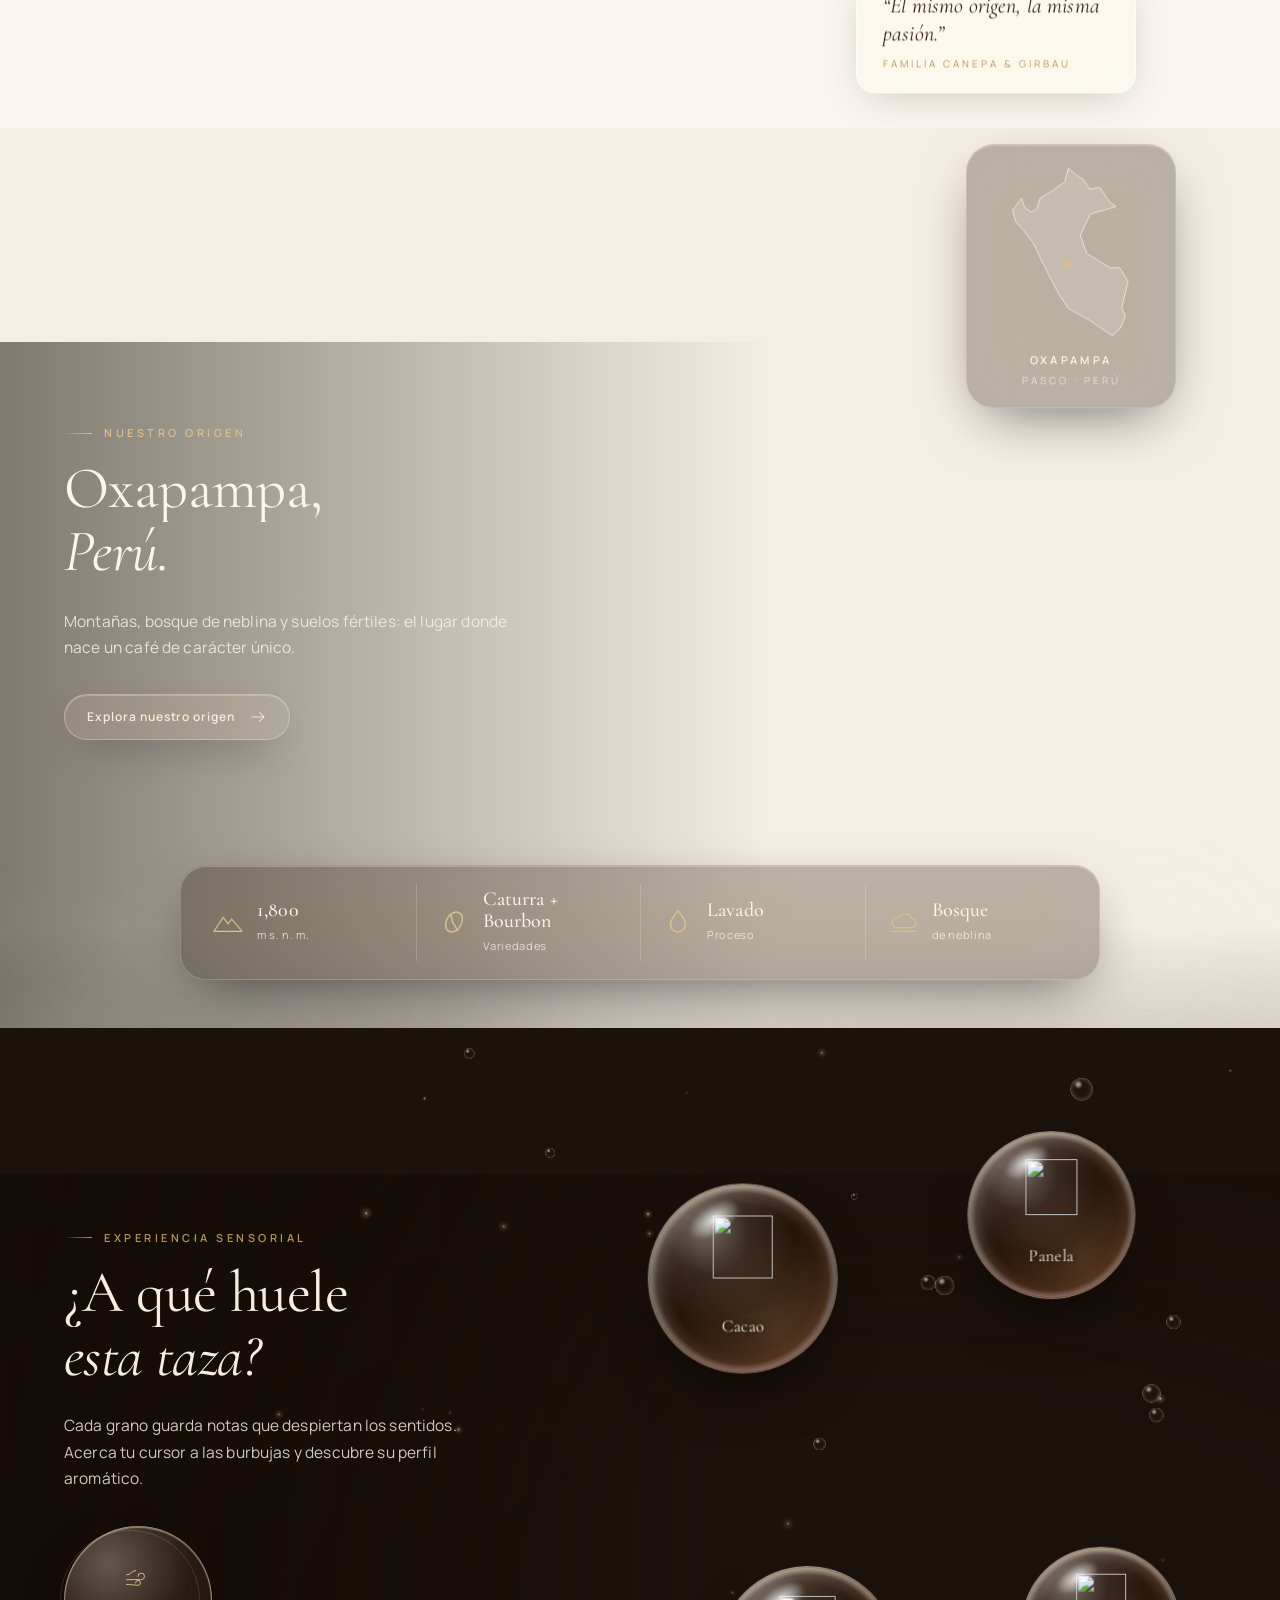
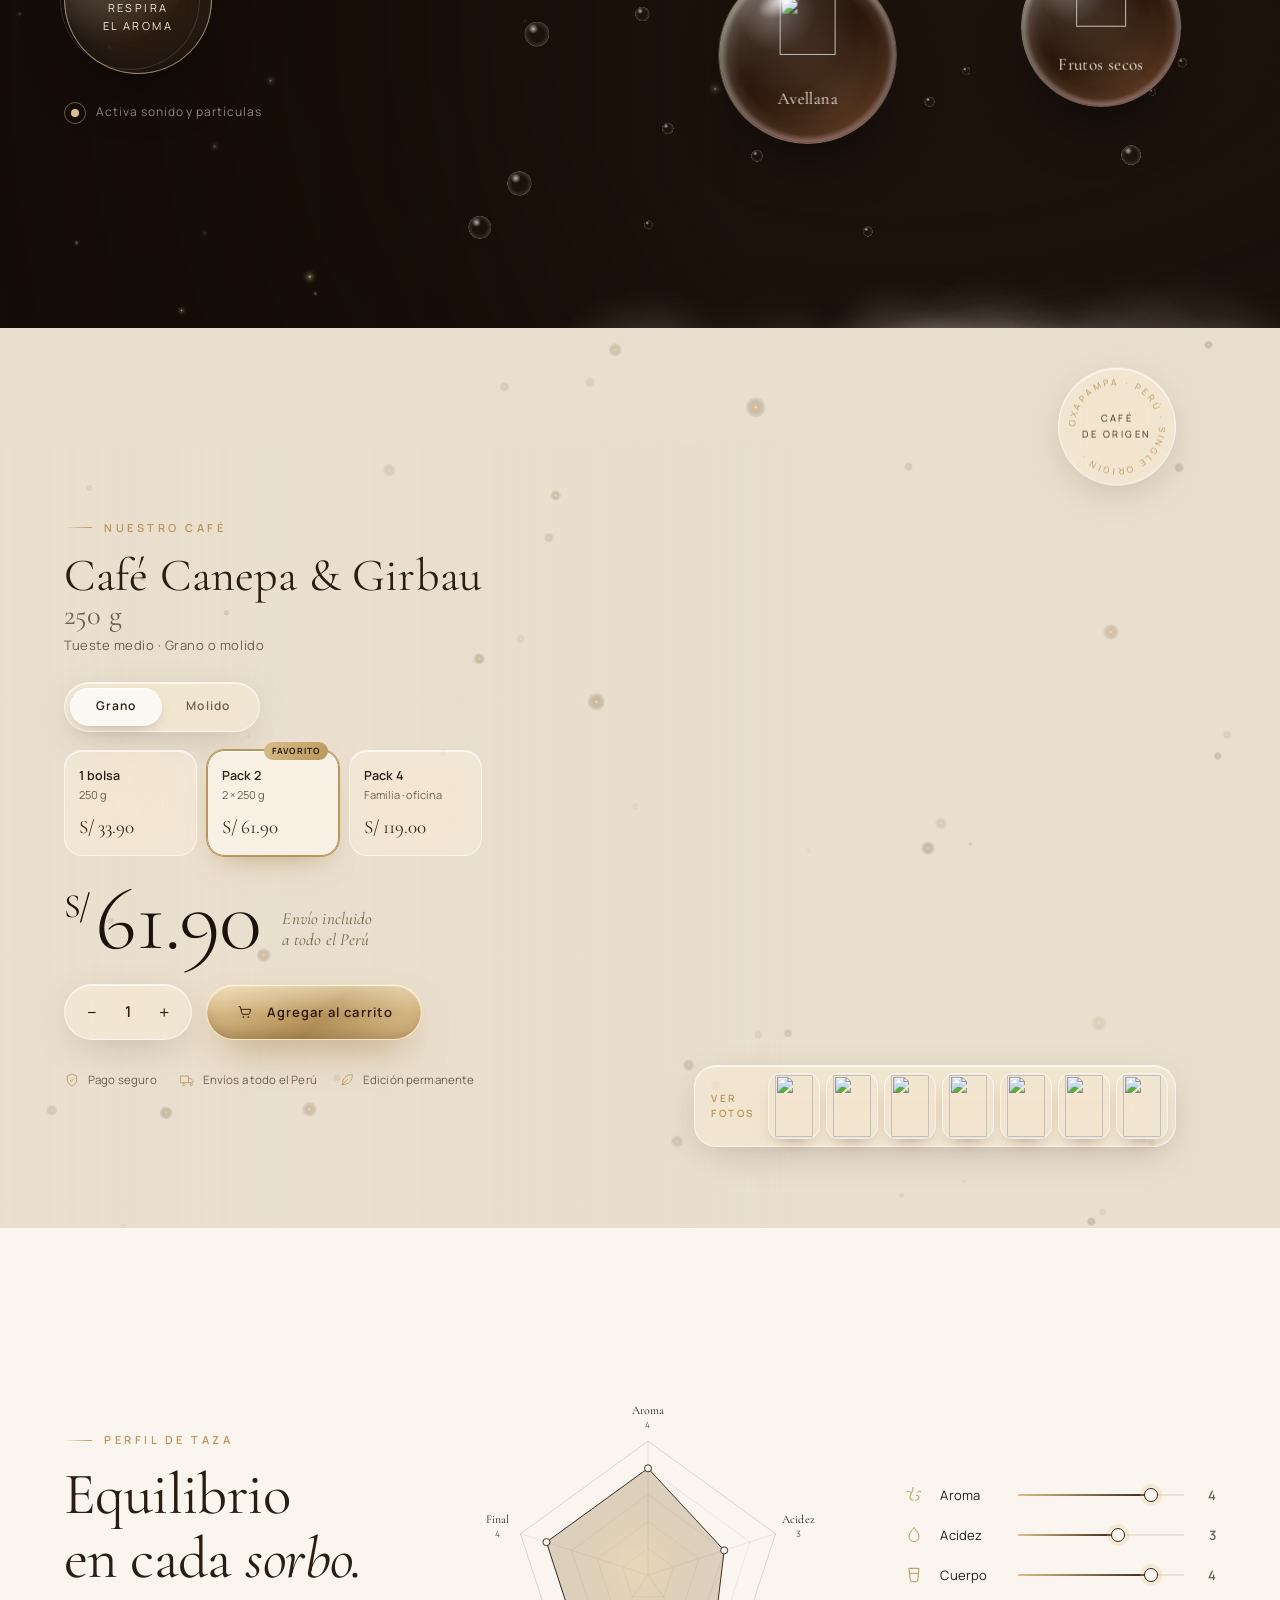
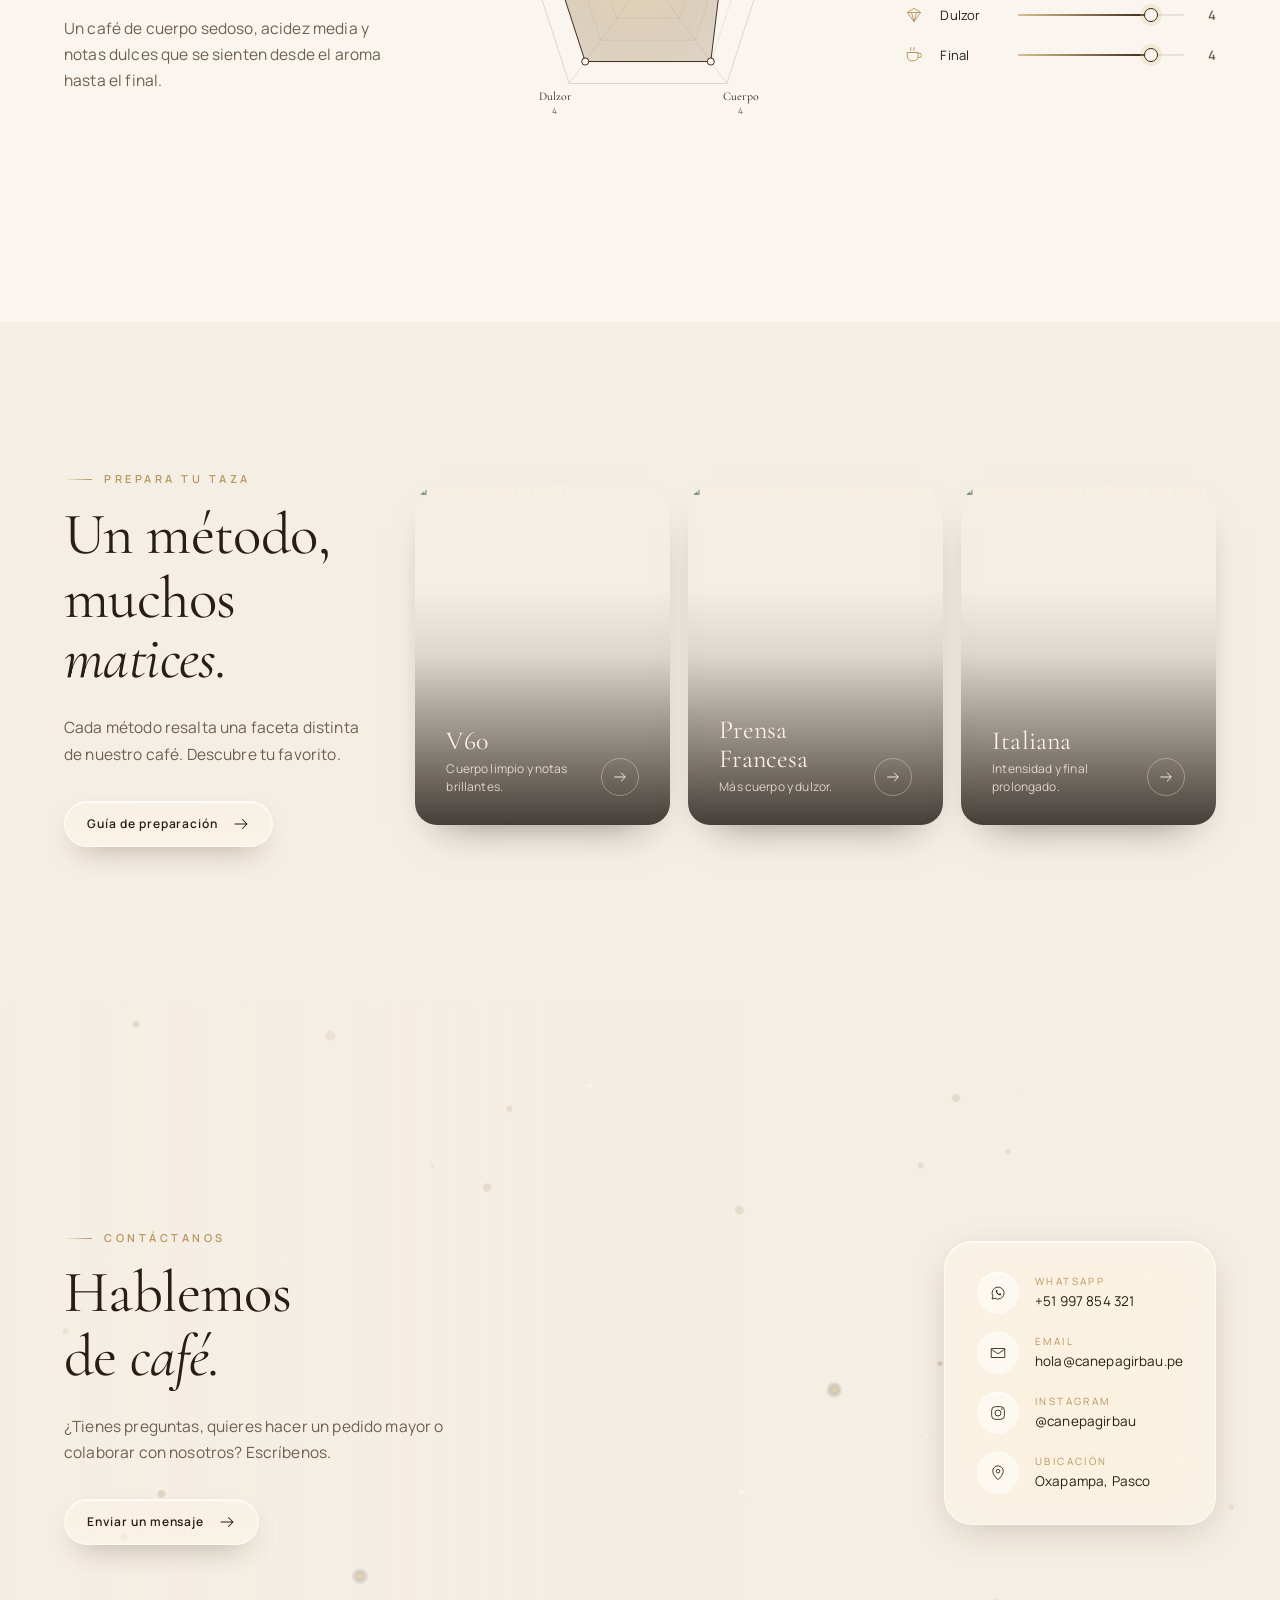
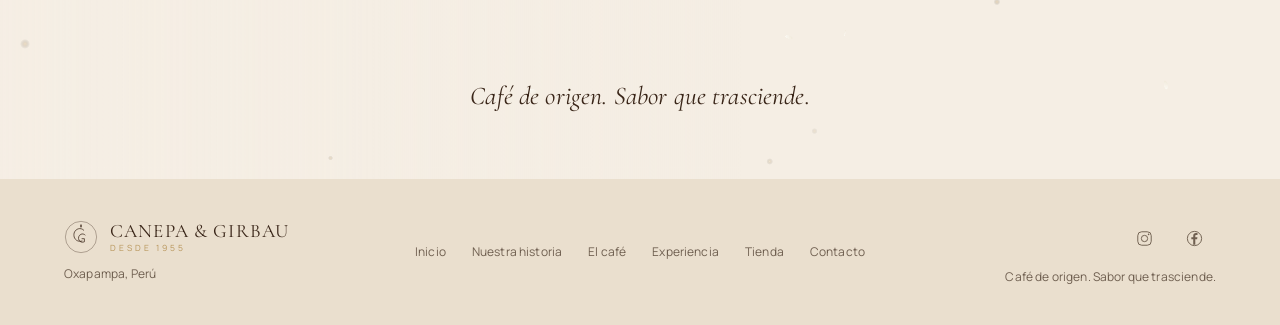
==== commit 4b407d6b: "Hero background: seamless Oxapampa window loop without product Co-Authored-By: Claude Opus 5.5 <nore" ====
--- a/canepa-girbau/index.html
+++ b/canepa-girbau/index.html
@@ -96,7 +96,8 @@
     <section class="section hero" id="inicio" data-title="Inicio">
       <div class="section__media hero__plate" data-parallax="0.28">
         <video data-video muted loop playsinline preload="auto" autoplay
-          poster="https://d8j0ntlcm91z4.cloudfront.net/user_3HOAya60ESGKoo8ZScocSUyzbLp/hf_20260930_212547_ddc4c5ac-639c-469a-931d-3a51260e7640_min.webp"></video>
+          poster="https://d8j0ntlcm91z4.cloudfront.net/user_3HOAya60ESGKoo8ZScocSUyzbLp/hf_20260930_212547_ddc4c5ac-639c-469a-931d-3a51260e7640_min.webp"
+          src="https://d8j0ntlcm91z4.cloudfront.net/user_3HOAya60ESGKoo8ZScocSUyzbLp/hf_20260930_212657_4678966d-9517-4aee-8d83-94fd416f758c.mp4"></video>
       </div>
 
       <!-- Layered 3D product stage: each layer moves at its own depth -->
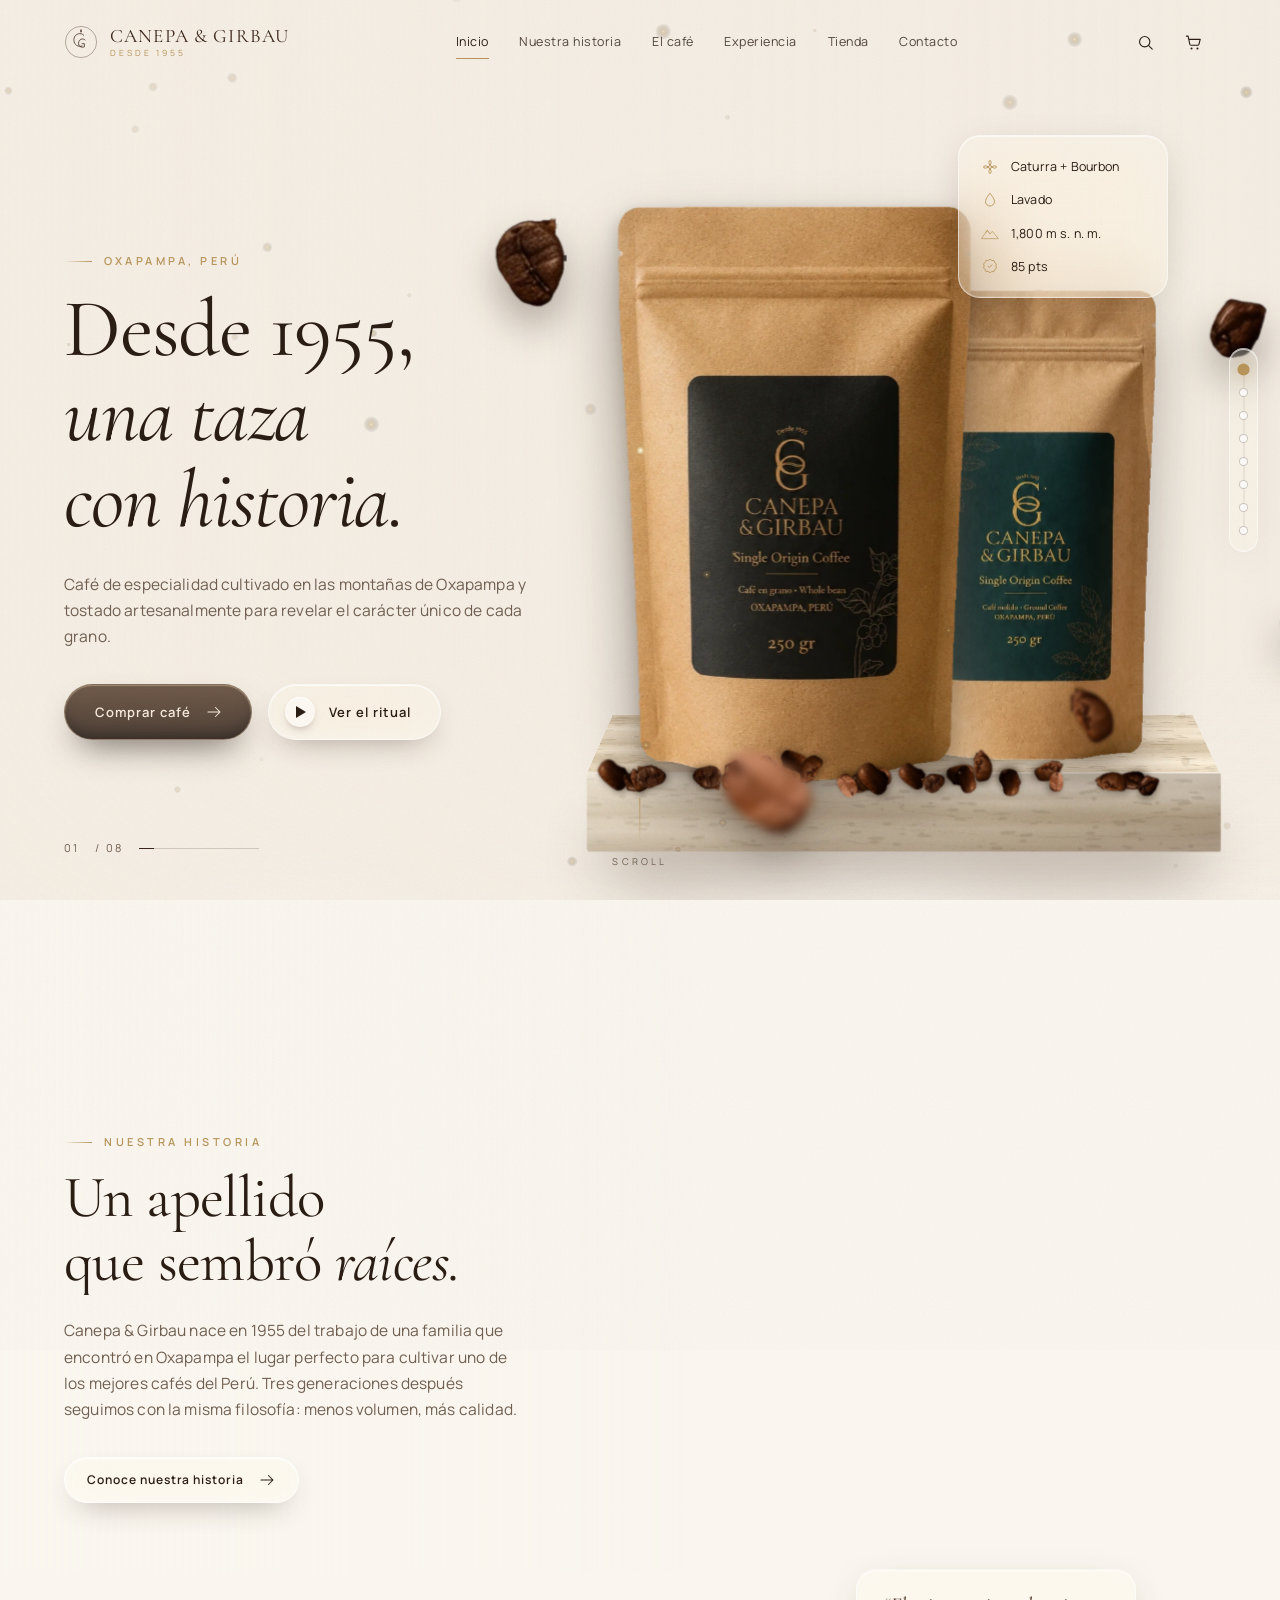
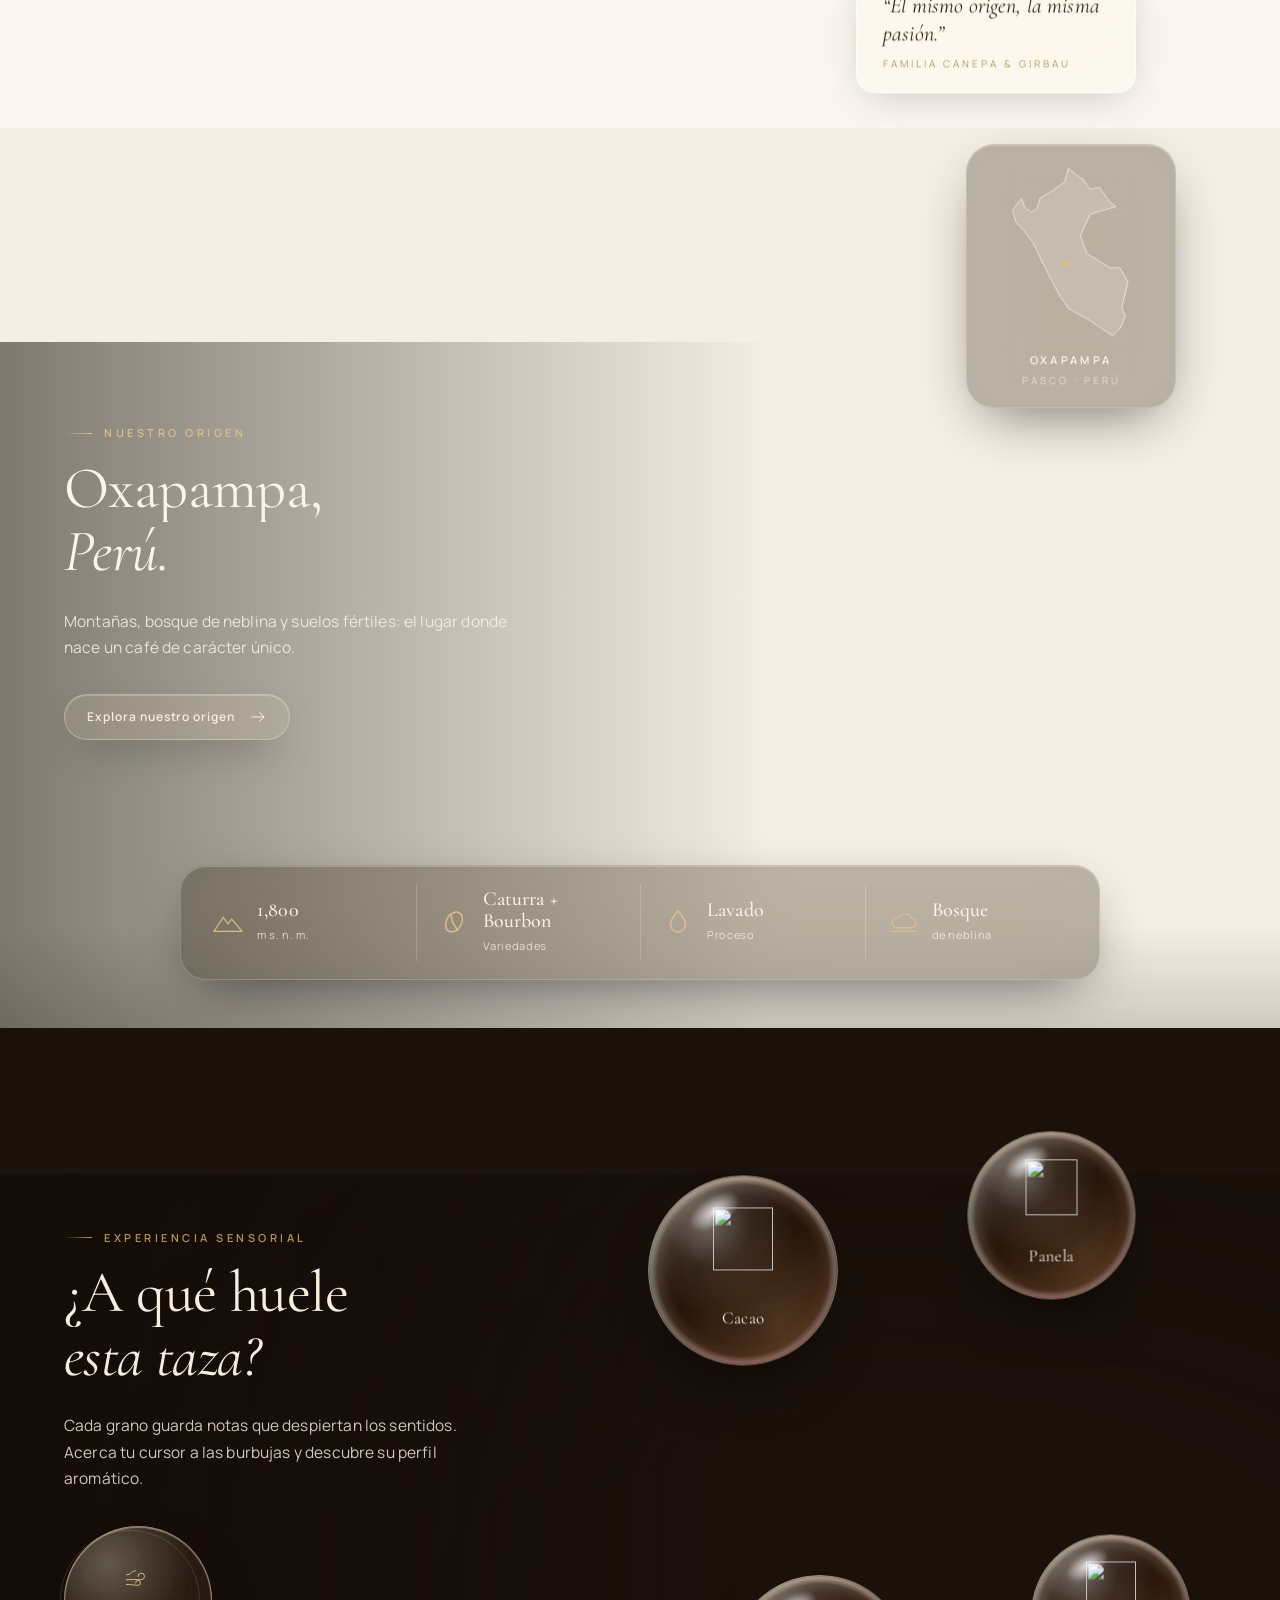
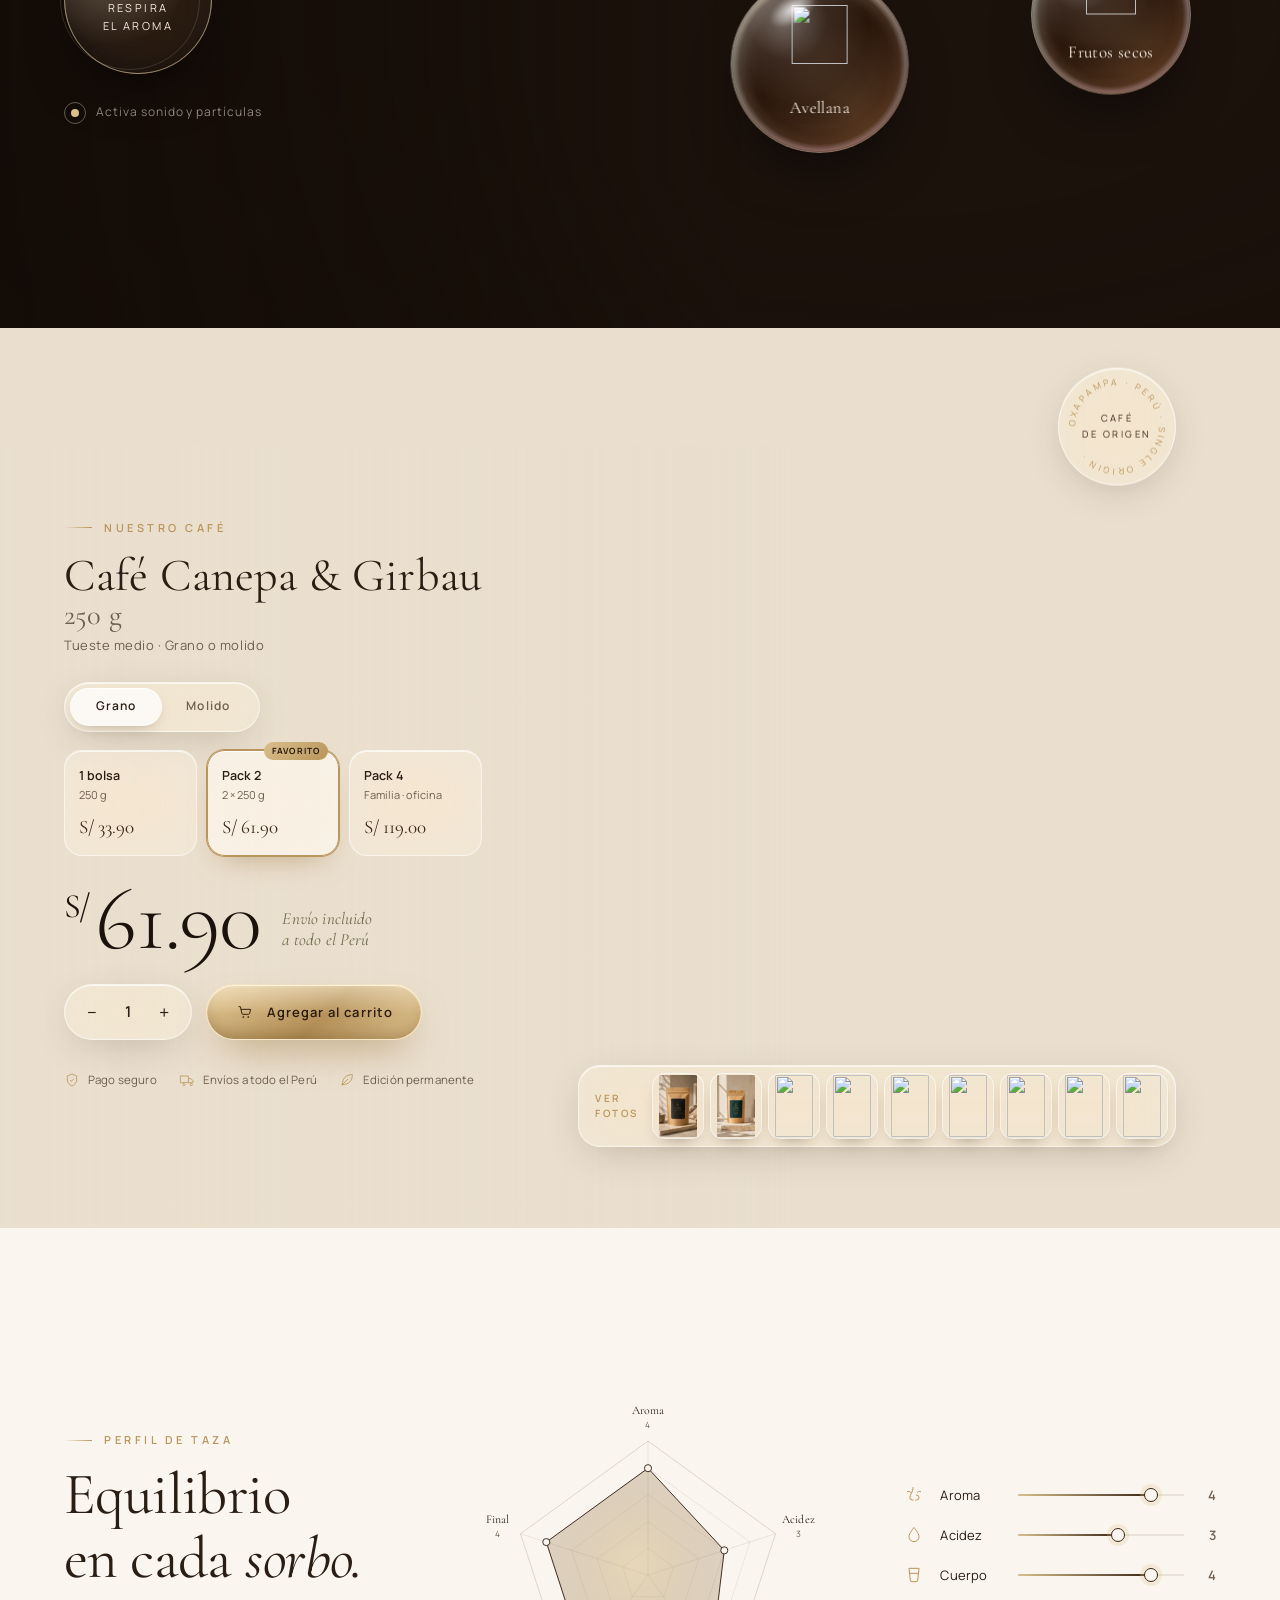
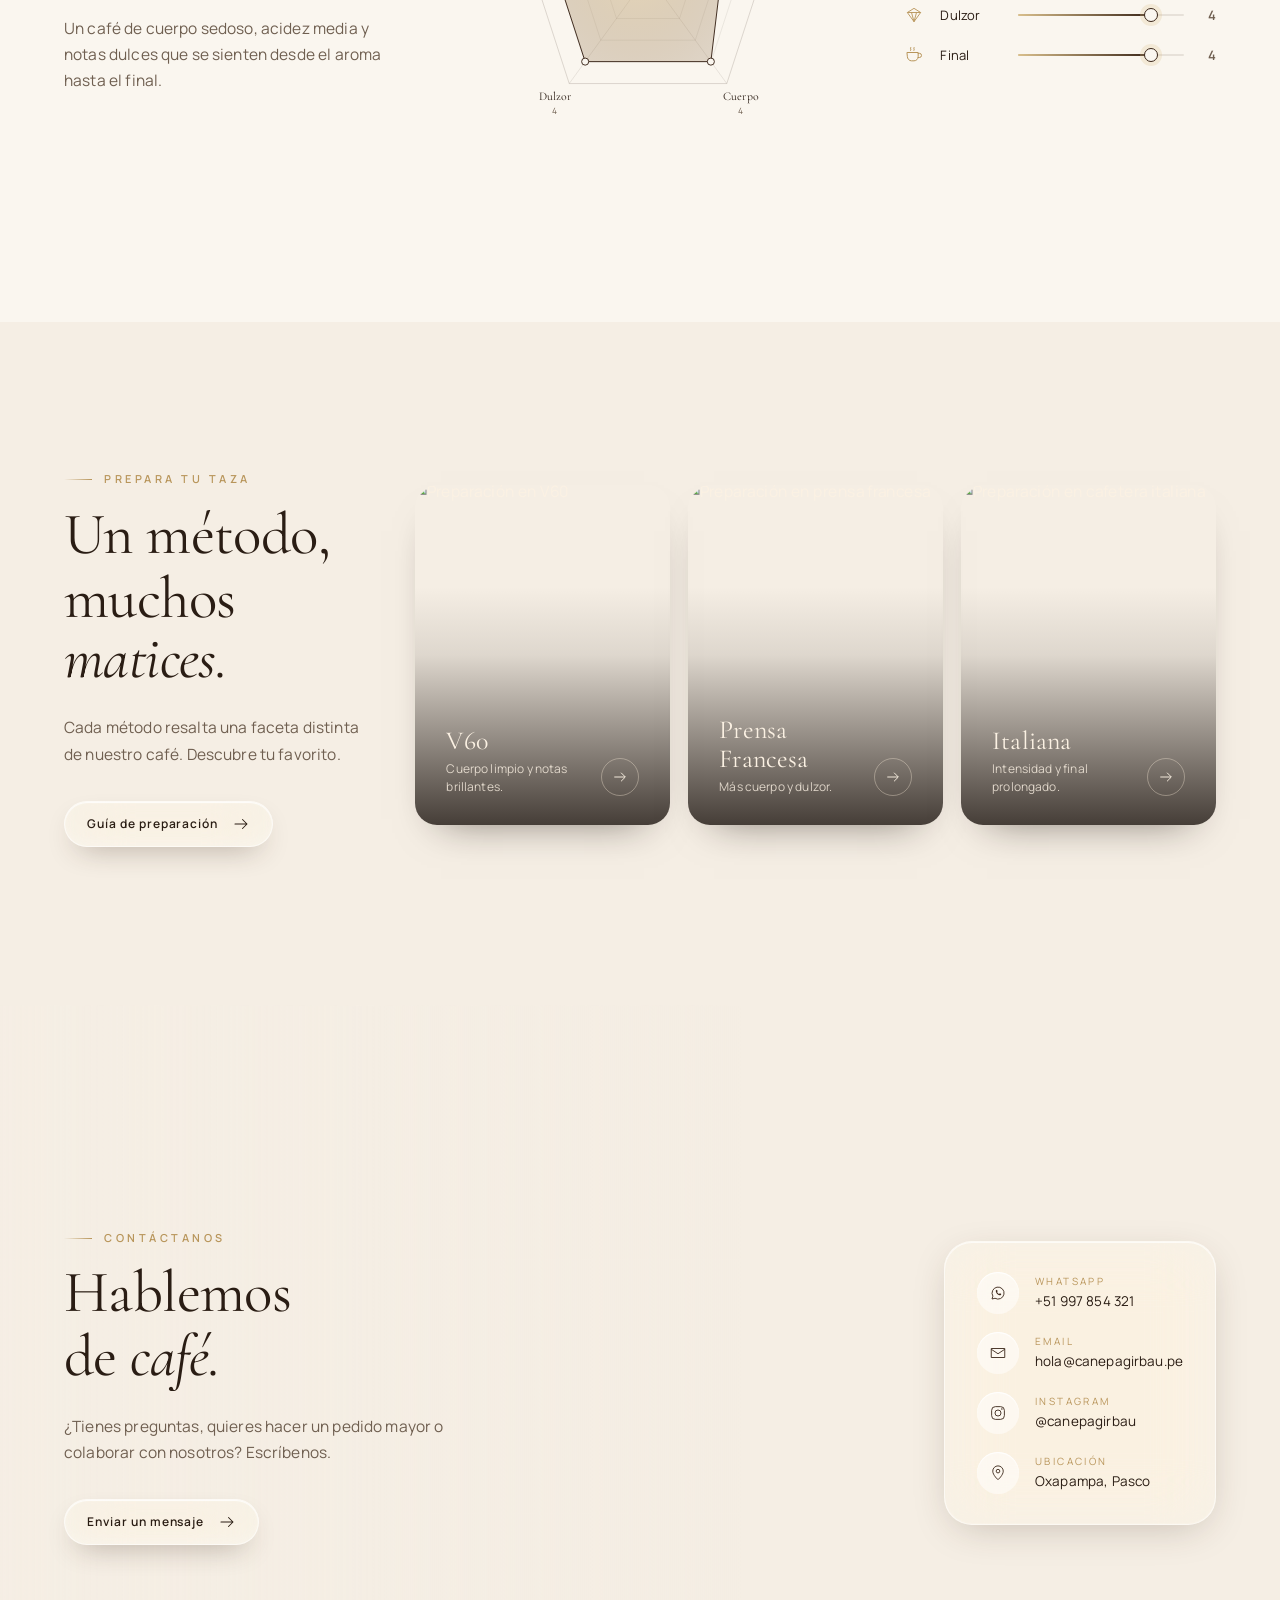
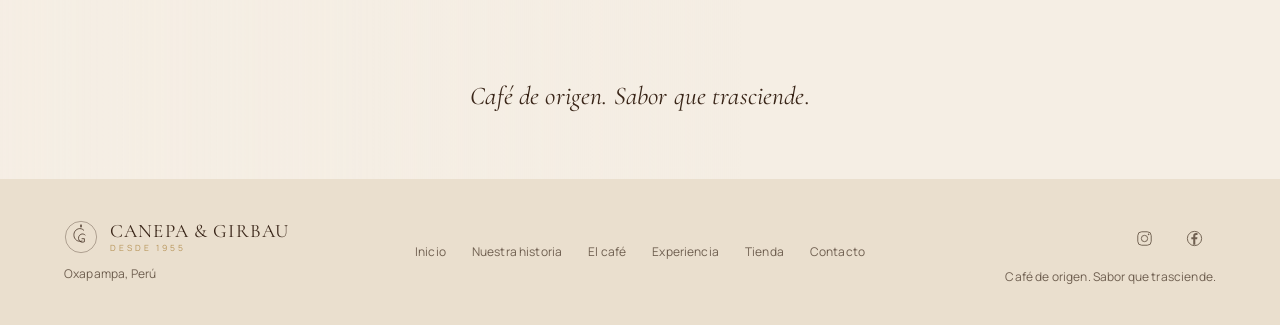
==== commit f0cc0905: "Hero: cleaner bag cutouts from the travertine packshots Both packages are now cut from the clean stu" ====
--- a/canepa-girbau/index.html
+++ b/canepa-girbau/index.html
@@ -311,6 +311,8 @@
       </div>
       <div class="product-views glass" id="views" data-reveal data-delay="3">
         <span class="product-views__label">Ver<br>fotos</span>
+        <button class="view" data-full="assets/photos/grano-travertino.webp" data-caption="En grano, sobre travertino" data-sub="Luz de mañana, Oxapampa" aria-label="Ver foto: Café en grano"><img loading="lazy" alt="" src="assets/photos/grano-travertino.webp"></button>
+        <button class="view" data-full="assets/photos/molido-travertino.webp" data-caption="Molido, sobre travertino" data-sub="Luz de mañana, Oxapampa" aria-label="Ver foto: Café molido"><img loading="lazy" alt="" src="assets/photos/molido-travertino.webp"></button>
         <button class="view" data-full="https://d2ol7oe51mr4n9.cloudfront.net/user_3HOAya60ESGKoo8ZScocSUyzbLp/3cd4d46a-aab8-4675-9dd1-51400ce55df1.png" data-caption="Café en grano · Whole bean" data-sub="Etiqueta negra, 250 gr" aria-label="Ver foto: Café en grano · Whole bean"><img loading="lazy" alt="" src="https://d2ol7oe51mr4n9.cloudfront.net/user_3HOAya60ESGKoo8ZScocSUyzbLp/3cd4d46a-aab8-4675-9dd1-51400ce55df1.png"></button>
         <button class="view" data-full="https://d2ol7oe51mr4n9.cloudfront.net/user_3HOAya60ESGKoo8ZScocSUyzbLp/aef4f230-b3d6-4401-a2e1-d4cf0f1d868f_resize.jpg" data-caption="Café molido · Ground coffee" data-sub="Etiqueta verde, 250 gr" aria-label="Ver foto: Café molido · Ground coffee"><img loading="lazy" alt="" src="https://d2ol7oe51mr4n9.cloudfront.net/user_3HOAya60ESGKoo8ZScocSUyzbLp/aef4f230-b3d6-4401-a2e1-d4cf0f1d868f_resize.jpg"></button>
         <button class="view" data-full="https://d8j0ntlcm91z4.cloudfront.net/user_3HOAya60ESGKoo8ZScocSUyzbLp/hf_20260925_180452_c081cd02-0bf0-4ac7-8bff-8a8959d18e70.png" data-caption="Sobre grano recién tostado" data-sub="Tueste medio, Oxapampa" aria-label="Ver foto: Sobre grano recién tostado"><img loading="lazy" alt="" src="https://d8j0ntlcm91z4.cloudfront.net/user_3HOAya60ESGKoo8ZScocSUyzbLp/hf_20260925_180452_c081cd02-0bf0-4ac7-8bff-8a8959d18e70_min.webp"></button>
--- a/canepa-girbau/styles.css
+++ b/canepa-girbau/styles.css
@@ -510,13 +510,13 @@
   filter: blur(4px); transform: translateZ(1px);
   animation: shadowBreath 7s var(--ease-soft) infinite;
 }
-.plinth__shadow--grano { left: 8%; width: 46%; }
-.plinth__shadow--molido { left: 46%; width: 42%; opacity: 0.6; margin-bottom: 8px; animation-delay: -3s; }
+.plinth__shadow--grano { left: 8%; width: 46%; margin-bottom: -6px; }
+.plinth__shadow--molido { left: 46%; width: 42%; opacity: 0.6; margin-bottom: calc(var(--h) * 0.02 - 8px); animation-delay: -3s; }
 @keyframes shadowBreath { 50% { transform: translateZ(1px) scaleX(0.92); opacity: 0.45; } }
 
 /* bags */
 .bag {
-  position: absolute; bottom: calc(7% + var(--h) * 0.093);
+  position: absolute; bottom: calc(7% + var(--h) * 0.09);
   transform-origin: 50% 100%;
   animation: bagFloat 7s var(--ease-soft) infinite;
 }
@@ -524,12 +524,12 @@
   display: block; height: 100%; width: auto;
   filter: drop-shadow(0 30px 30px rgba(40, 24, 12, 0.35)) drop-shadow(0 6px 8px rgba(40, 24, 12, 0.25));
 }
-.bag--grano { left: 16%; height: calc(var(--h) * 0.6); --rot: -3deg; }
-.bag--molido { left: 50%; height: calc(var(--h) * 0.5); --rot: 5deg; bottom: calc(7% + var(--h) * 0.118); animation-delay: -3.5s; }
+.bag--grano { left: 16%; height: calc(var(--h) * 0.6); --rot: -1.5deg; }
+.bag--molido { left: 50%; height: calc(var(--h) * 0.5); --rot: 3deg; bottom: calc(7% + var(--h) * 0.105); animation-delay: -3.5s; }
 .bag--molido img { filter: drop-shadow(0 24px 26px rgba(40, 24, 12, 0.3)) saturate(0.92) brightness(0.97); }
 @keyframes bagFloat {
   0%, 100% { transform: translateY(0) rotate(var(--rot)); }
-  50% { transform: translateY(-10px) rotate(calc(var(--rot) + 0.8deg)); }
+  50% { transform: translateY(-4px) rotate(calc(var(--rot) + 0.6deg)); }
 }
 /* moving light sweep over the kraft, masked to the bag silhouette */
 .bag__sheen {
